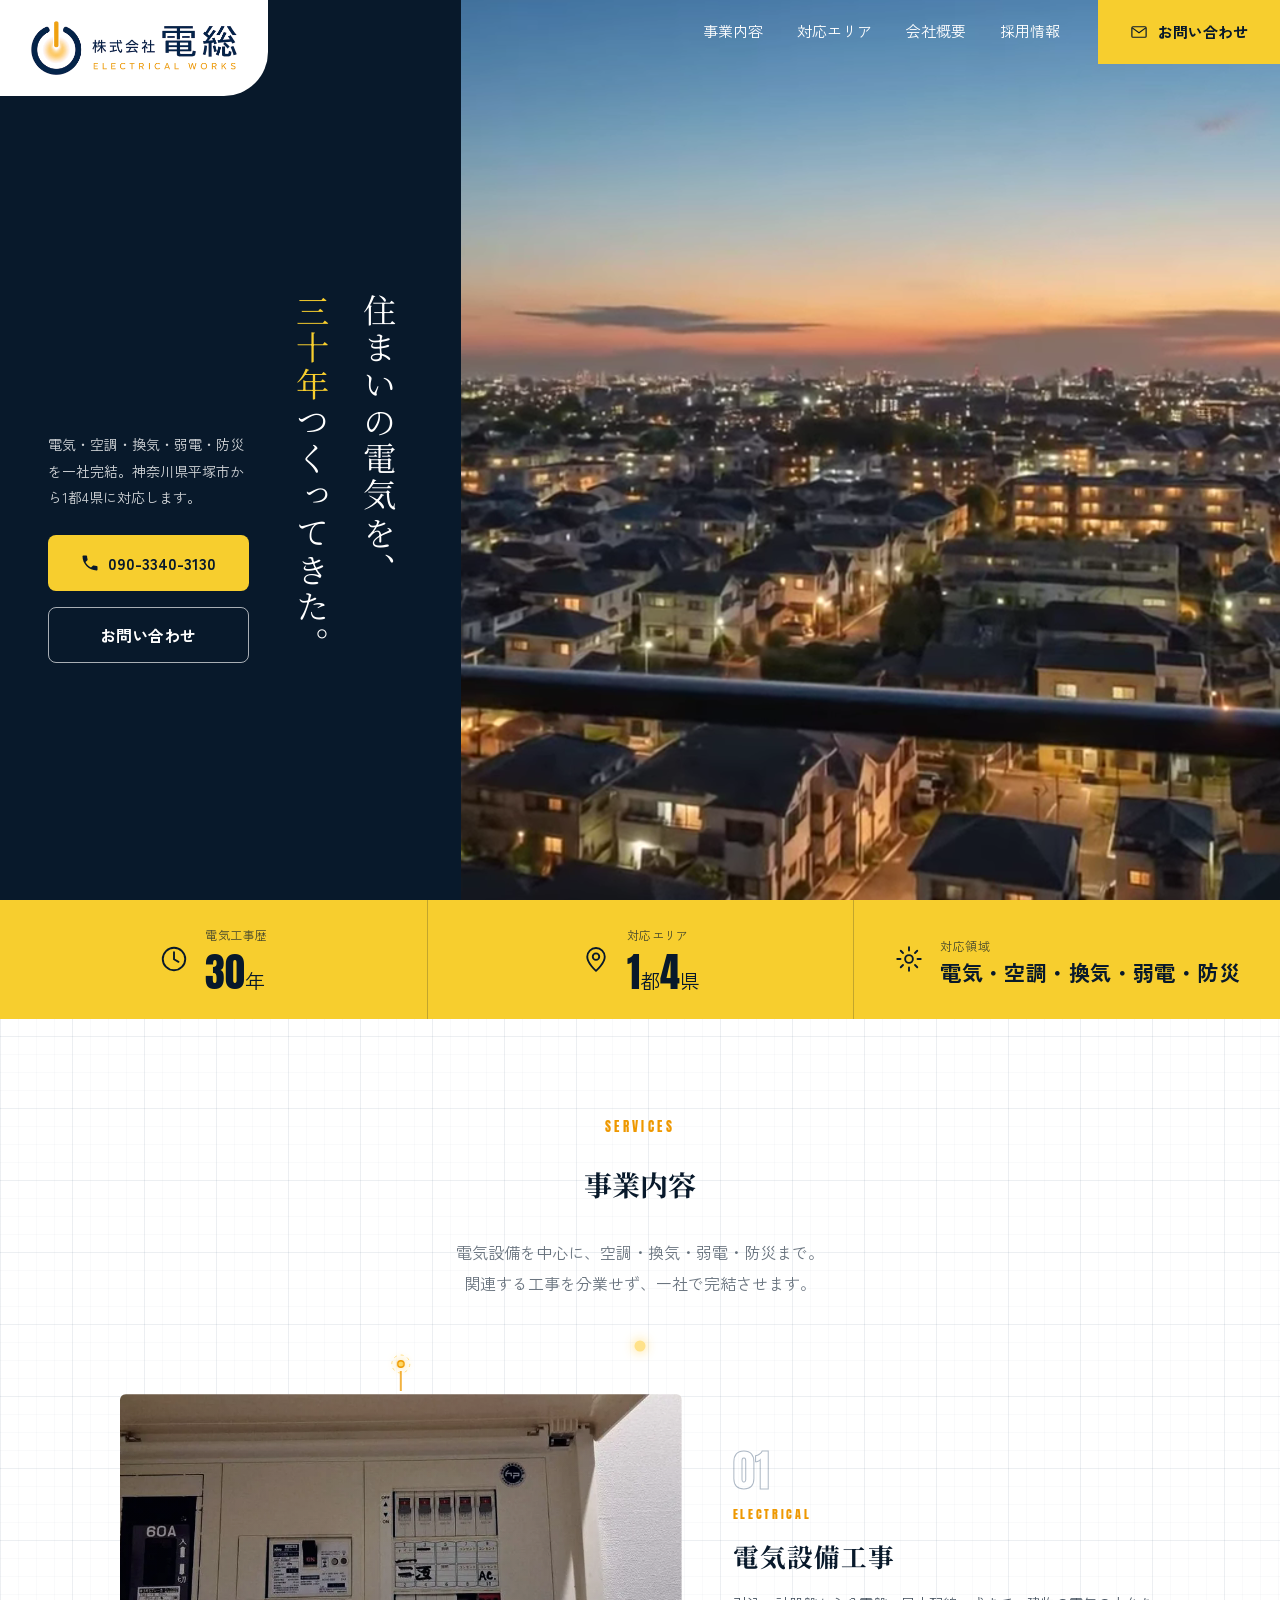
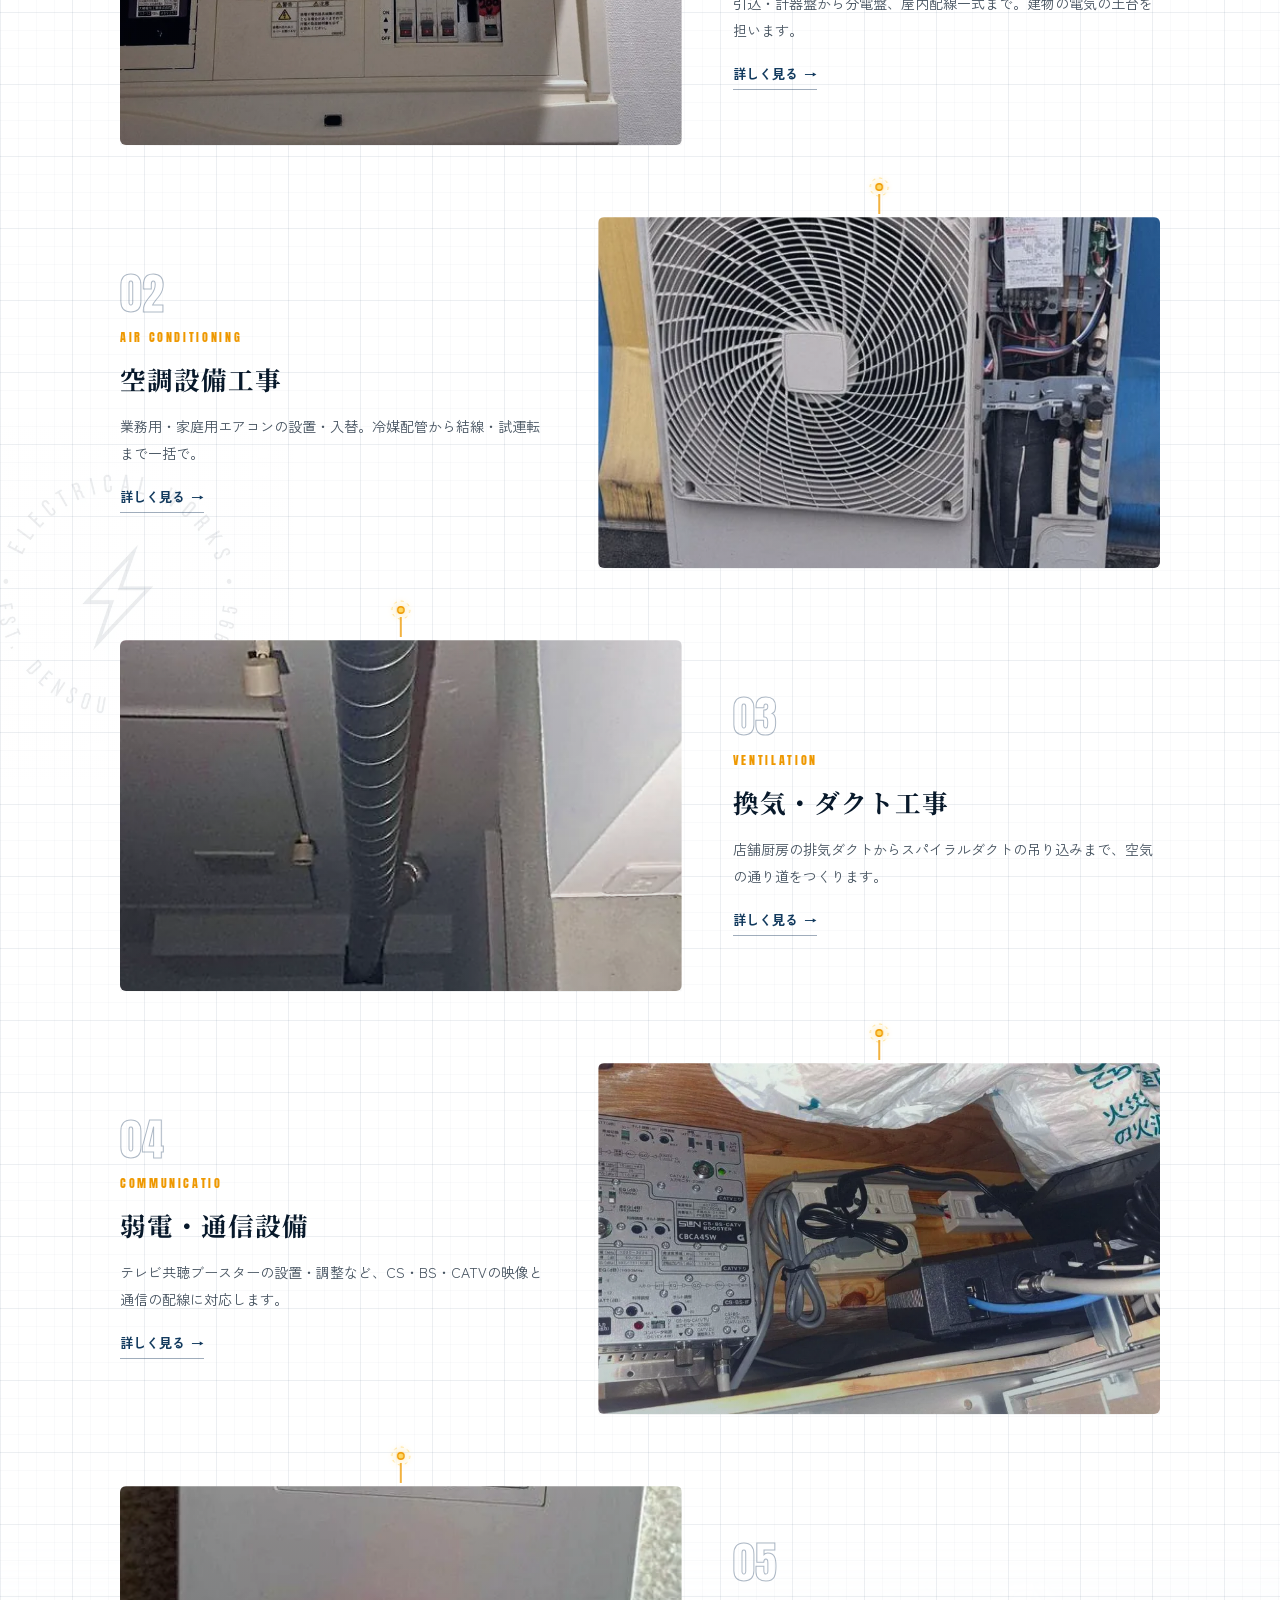
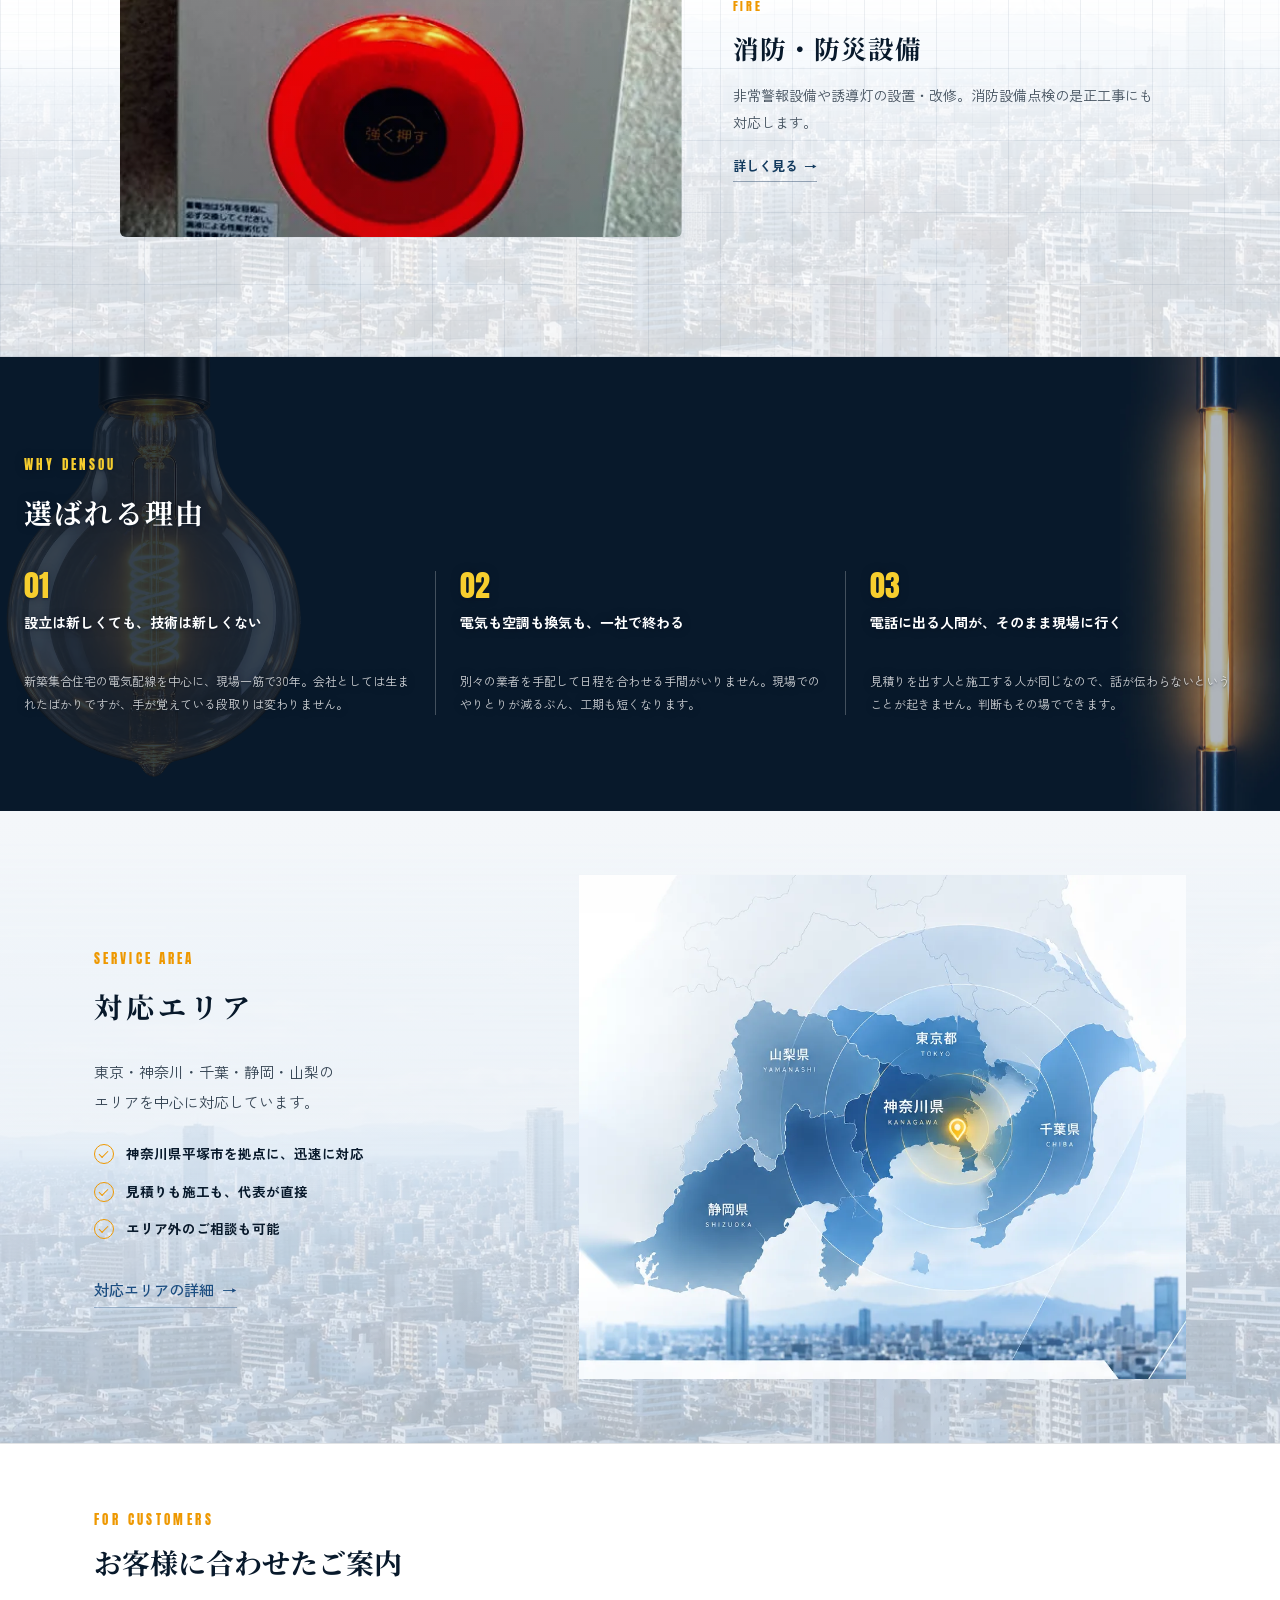
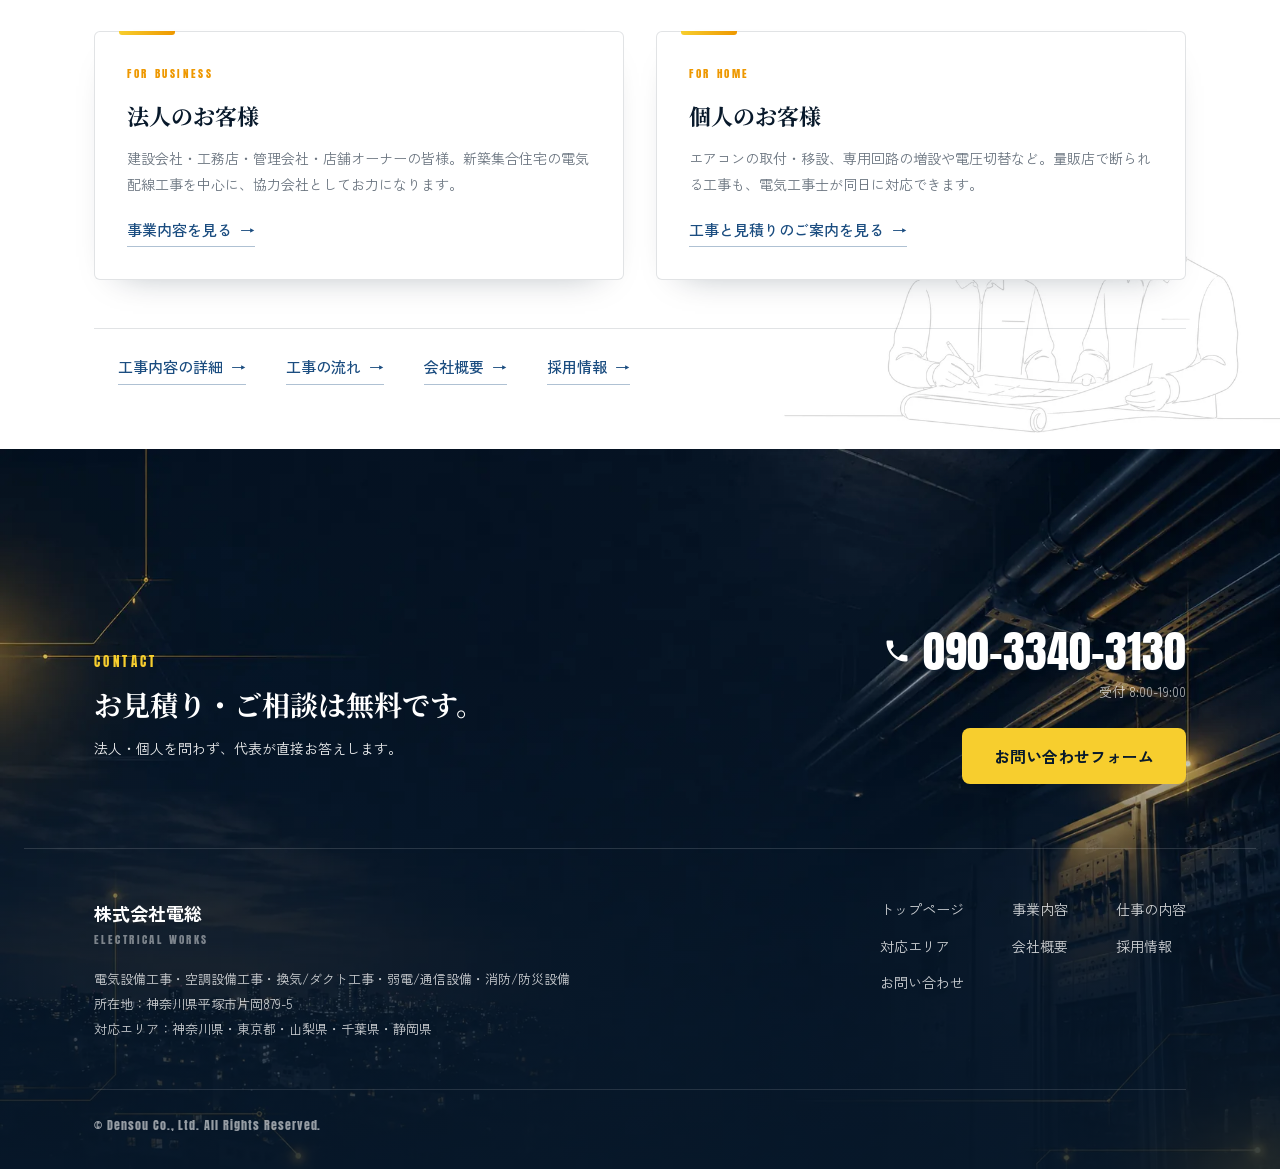
==== index.html @ 9c1a9a0d "仕事の内容・採用の本文カラムを中央化し、施工の流れを2カラムに 1000px以上で .article__body を中央寄せ（760px）にし、右側が 空きっぱなしになる問題を解消。施工の流れの8ステ" ====
<!DOCTYPE html>
<html lang="ja">
<head>
<meta charset="UTF-8">
<meta name="viewport" content="width=device-width, initial-scale=1">
<title>株式会社電総｜電気設備工事・空調設備工事（神奈川・東京・山梨・千葉・静岡）</title>
<meta name="description" content="電気工事歴30年の職人が直接対応。新築集合住宅の電気配線工事から業務用・家庭用エアコンの設置まで、電気・空調・換気・弱電・防災の5領域を一社完結で。対応エリアは神奈川県・東京都・山梨県・千葉県・静岡県。">
<link rel="canonical" href="https://dendojapan22.github.io/KabusikigaisyaDensou_Web/">
<meta property="og:type" content="website">
<meta property="og:site_name" content="株式会社電総">
<meta property="og:title" content="株式会社電総｜電気設備工事・空調設備工事（神奈川・東京・山梨・千葉・静岡）">
<meta property="og:description" content="電気工事歴30年の職人が直接対応。新築集合住宅の電気配線工事から業務用・家庭用エアコンの設置まで、電気・空調・換気・弱電・防災の5領域を一社完結で。対応エリアは神奈川県・東京都・山梨県・千葉県・静岡県。">
<meta property="og:url" content="https://dendojapan22.github.io/KabusikigaisyaDensou_Web/">
<meta property="og:image" content="https://dendojapan22.github.io/KabusikigaisyaDensou_Web/assets/img/og/top.jpg">
<meta property="og:image:width" content="1200">
<meta property="og:image:height" content="630">
<meta property="og:locale" content="ja_JP">
<meta name="twitter:card" content="summary_large_image">
<link rel="icon" type="image/png" href="assets/img/favicon.png">
<link rel="preconnect" href="https://fonts.googleapis.com">
<link rel="preconnect" href="https://fonts.gstatic.com" crossorigin>
<link href="https://fonts.googleapis.com/css2?family=Anton&family=Noto+Serif+JP:wght@400;500&family=Zen+Kaku+Gothic+New:wght@400;500;700&display=swap" rel="stylesheet">
<link rel="stylesheet" href="assets/css/style.css?v=43">
<script type="application/ld+json">
{
  "@context": "https://schema.org",
  "@type": "Electrician",
  "name": "株式会社電総",
  "alternateName": "DENSOU Co., Ltd.",
  "url": "https://dendojapan22.github.io/KabusikigaisyaDensou_Web/",
  "image": "https://dendojapan22.github.io/KabusikigaisyaDensou_Web/assets/img/og/top.jpg",
  "description": "電気工事歴30年の職人が直接対応。新築集合住宅の電気配線工事から業務用・家庭用エアコンの設置まで、電気・空調・換気・弱電・防災の5領域を一社完結で。",
  "address": {
    "@type": "PostalAddress",
    "streetAddress": "片岡879-5",
    "addressLocality": "平塚市",
    "addressRegion": "神奈川県",
    "addressCountry": "JP"
  },
  "areaServed": [
    {
      "@type": "AdministrativeArea",
      "name": "神奈川県"
    },
    {
      "@type": "AdministrativeArea",
      "name": "東京都"
    },
    {
      "@type": "AdministrativeArea",
      "name": "山梨県"
    },
    {
      "@type": "AdministrativeArea",
      "name": "千葉県"
    },
    {
      "@type": "AdministrativeArea",
      "name": "静岡県"
    }
  ],
  "telephone": "+81-90-3340-3130"
}
</script>

</head>
<body>

<header class="site-header site-header--top">
  <div class="plate">
    <a class="plate__logo" href="./"><picture><source srcset="assets/img/logo.webp" type="image/webp"><img src="assets/img/logo.png" alt="株式会社電総 ELECTRICAL WORKS" width="820" height="220" fetchpriority="high"></picture></a>
  </div>
  <a class="header-tel--compact" href="tel:09033403130" aria-label="電話をかける">
    <svg class="icon-tel" viewBox="0 0 24 24" aria-hidden="true"><path d="M6.6 10.8c1.4 2.8 3.8 5.1 6.6 6.6l2.2-2.2c.3-.3.7-.4 1-.2 1.2.4 2.4.6 3.6.6.6 0 1 .4 1 1V20c0 .6-.4 1-1 1C10.8 21 3 13.2 3 4c0-.6.4-1 1-1h3.5c.6 0 1 .4 1 1 0 1.3.2 2.5.6 3.6.1.3 0 .7-.2 1l-2.3 2.2z"/></svg>
  </a>
  <button class="menu-toggle" aria-expanded="false" aria-label="メニューを開く"><span></span><span></span><span></span></button>
  <div class="header-right">
    <div class="header-main">
      <nav class="global-nav" aria-label="グローバルナビゲーション">
        <ul>
          <li><a href="service/">事業内容</a></li>
          <li><a href="area/">対応エリア</a></li>
          <li><a href="company/">会社概要</a></li>
          <li><a href="recruit/">採用情報</a></li>
        </ul>
      </nav>
      <a class="btn-cta" href="contact/"><svg class="icon-mail" viewBox="0 0 24 24" aria-hidden="true"><rect x="2.5" y="5" width="19" height="14" rx="1.5"></rect><path d="m3 6.5 9 6.5 9-6.5"></path></svg>お問い合わせ</a>
    </div>
  </div>
</header>

<main>

<!-- ヒーロー：data-hero="photo"（A案）| "split"（B案）で切替。写真許可未確定のため初期値はB案 -->
<section class="hero" data-hero="split">
  <div class="hero__media">
    <!-- 夕暮れから夜へ、街に灯りがともっていくタイムラプス。
         ループさせず1回だけ再生し、灯りきった最後のコマで止める。
         JS無効・データ節約モード・prefers-reduced-motion ではポスター画像を出す -->
    <video class="hero__video" autoplay muted playsinline preload="auto"
           poster="assets/img/hero-poster.webp"
           aria-label="夕暮れから夜へ、灯りがともっていく住宅街のタイムラプス">
      <source src="assets/video/hero-dusk.webm" type="video/webm">
      <source src="assets/video/hero-dusk.mp4" type="video/mp4">
    </video>
    <picture class="hero__fallback" aria-hidden="true">
      <source srcset="assets/img/hero-poster.webp" type="image/webp">
      <img src="assets/img/hero-poster.jpg" alt="" width="1280" height="720" fetchpriority="high">
    </picture>
  </div>
  <div class="hero__panel">
    <div class="hero__body">
      <h1 class="hero__copy"><span class="hero__line">住まいの電気を、</span><span class="hero__line"><em class="hero__accent">三十年</em>つくってきた。</span></h1>
      <div class="hero__aside">
      <p class="hero__sub">電気・空調・換気・弱電・防災を一社完結。神奈川県平塚市から1都4県に対応します。</p>
      <div class="hero__cta">
        <a class="btn-primary" href="tel:09033403130"><svg class="icon-tel" viewBox="0 0 24 24" aria-hidden="true"><path d="M6.6 10.8c1.4 2.8 3.8 5.1 6.6 6.6l2.2-2.2c.3-.3.7-.4 1-.2 1.2.4 2.4.6 3.6.6.6 0 1 .4 1 1V20c0 .6-.4 1-1 1C10.8 21 3 13.2 3 4c0-.6.4-1 1-1h3.5c.6 0 1 .4 1 1 0 1.3.2 2.5.6 3.6.1.3 0 .7-.2 1l-2.3 2.2z"/></svg>090-3340-3130</a>
        <a class="btn-secondary btn-secondary--light" href="contact/">お問い合わせ</a>
      </div>
      </div>
    </div>
  </div>
</section>

<!-- 実績バッジ：ファーストビュー直下の独立セクション -->
<section class="trust" aria-label="信頼の根拠">
  <div class="trust__item">
    <svg class="trust__icon" viewBox="0 0 24 24" aria-hidden="true"><circle cx="12" cy="12" r="9"></circle><path d="M12 6.6v5.6l3.6 2.1"></path></svg>
    <span>
      <span class="trust__label">電気工事歴</span>
      <span class="trust__value"><strong>30</strong>年</span>
    </span>
  </div>
  <div class="trust__item">
    <svg class="trust__icon" viewBox="0 0 24 24" aria-hidden="true"><path d="M12 21.5S5 15.4 5 10.2A7 7 0 0 1 19 10.2c0 5.2-7 11.3-7 11.3Z"></path><circle cx="12" cy="10.1" r="2.6"></circle></svg>
    <span>
      <span class="trust__label">対応エリア</span>
      <span class="trust__value"><strong>1</strong>都<strong>4</strong>県</span>
    </span>
  </div>
  <div class="trust__item">
    <svg class="trust__icon" viewBox="0 0 24 24" aria-hidden="true"><circle cx="12" cy="12" r="3.1"></circle><path d="M12 2.6v2.6M12 18.8v2.6M21.4 12h-2.6M5.2 12H2.6M18.6 5.4 16.8 7.2M7.2 16.8l-1.8 1.8M18.6 18.6l-1.8-1.8M7.2 7.2 5.4 5.4"></path></svg>
    <span>
      <span class="trust__label">対応領域</span>
      <span class="trust__value trust__value--text">電気・空調・換気・弱電・防災</span>
    </span>
  </div>
</section>

<!-- 事業内容：白地の情報セクション -->
<section class="section service-sec" data-animate>
    <div class="wrap">
      <div class="section__head">
        <span class="section__label" aria-hidden="true">Services</span>
        <h2 class="section__title" data-echo>事業内容</h2>
        <p class="section__lead">電気設備を中心に、空調・換気・弱電・防災まで。<br>関連する工事を分業せず、一社で完結させます。</p>
      </div>
    </div>

    <!-- 蛇行する電線。経路と電子はスクロールに合わせて main.js が描く -->
    <div class="powerline wrap">
      <svg class="powerline__wire" aria-hidden="true"></svg>
      <a class="powerline__item" href="service/#denki">
        <span class="powerline__photo">
          <picture>
            <source srcset="assets/img/works/bunden.webp" type="image/webp">
            <img src="assets/img/works/bunden.jpg" alt="住戸用分電盤" width="800" height="500" loading="lazy">
          </picture>
        </span>
        <span class="powerline__meta">
          <span class="powerline__no" aria-hidden="true">01</span>
          <span class="powerline__label">ELECTRICAL</span>
          <span class="powerline__title">電気設備工事</span>
          <span class="powerline__desc">引込・計器盤から分電盤、屋内配線一式まで。建物の電気の土台を担います。</span>
          <span class="powerline__more">詳しく見る</span>
        </span>
      </a>
      <a class="powerline__item" href="service/#kucho">
        <span class="powerline__photo">
          <picture>
            <source srcset="assets/img/works/outdoor-unit.webp" type="image/webp">
            <img src="assets/img/works/outdoor-unit.jpg" alt="空調室外機" width="800" height="500" loading="lazy">
          </picture>
        </span>
        <span class="powerline__meta">
          <span class="powerline__no" aria-hidden="true">02</span>
          <span class="powerline__label">AIR CONDITIONING</span>
          <span class="powerline__title">空調設備工事</span>
          <span class="powerline__desc">業務用・家庭用エアコンの設置・入替。冷媒配管から結線・試運転まで一括で。</span>
          <span class="powerline__more">詳しく見る</span>
        </span>
      </a>
      <a class="powerline__item" href="service/#kanki">
        <span class="powerline__photo">
          <picture>
            <source srcset="assets/img/works/duct.webp" type="image/webp">
            <img src="assets/img/works/duct.jpg" alt="スパイラルダクト" width="800" height="500" loading="lazy">
          </picture>
        </span>
        <span class="powerline__meta">
          <span class="powerline__no" aria-hidden="true">03</span>
          <span class="powerline__label">VENTILATION</span>
          <span class="powerline__title">換気・ダクト工事</span>
          <span class="powerline__desc">店舗厨房の排気ダクトからスパイラルダクトの吊り込みまで、空気の通り道をつくります。</span>
          <span class="powerline__more">詳しく見る</span>
        </span>
      </a>
      <a class="powerline__item" href="service/#jakuden">
        <span class="powerline__photo">
          <picture>
            <source srcset="assets/img/works/catv-booster.webp" type="image/webp">
            <img src="assets/img/works/catv-booster.jpg" alt="CS・BS・CATVブースターの設置" width="800" height="500" loading="lazy">
          </picture>
        </span>
        <span class="powerline__meta">
          <span class="powerline__no" aria-hidden="true">04</span>
          <span class="powerline__label">COMMUNICATION</span>
          <span class="powerline__title">弱電・通信設備</span>
          <span class="powerline__desc">テレビ共聴ブースターの設置・調整など、CS・BS・CATVの映像と通信の配線に対応します。</span>
          <span class="powerline__more">詳しく見る</span>
        </span>
      </a>
      <a class="powerline__item" href="service/#bosai">
        <span class="powerline__photo">
          <picture>
            <source srcset="assets/img/works/alarm.webp" type="image/webp">
            <img src="assets/img/works/alarm.jpg" alt="非常警報設備" width="800" height="500" loading="lazy">
          </picture>
        </span>
        <span class="powerline__meta">
          <span class="powerline__no" aria-hidden="true">05</span>
          <span class="powerline__label">FIRE SAFETY</span>
          <span class="powerline__title">消防・防災設備</span>
          <span class="powerline__desc">非常警報設備や誘導灯の設置・改修。消防設備点検の是正工事にも対応します。</span>
          <span class="powerline__more">詳しく見る</span>
        </span>
      </a>
    </div>
  </section>

  <!-- 選ばれる理由 ＋ 灯りがつくまでの裏側（ひと続きの帯） -->
  <section class="insight" data-animate>
    <!-- 背景の電球：暗めに沈めて敷き、輪郭をなぞる光は main.js が挿入 -->
    <div class="bulbfig" aria-hidden="true">
      <picture>
        <source srcset="assets/img/denkyuu1-view.webp" type="image/webp">
        <img class="bulbfig__img" src="assets/img/denkyuu1-view.png"
             alt="" width="733" height="1100" loading="lazy">
      </picture>
    </div>
    <!-- 右端の管ランプ：紺の面に溶かす縦の光 -->
    <div class="tubefig" aria-hidden="true">
      <picture>
        <source srcset="assets/img/tube-lamp.webp" type="image/webp">
        <img src="assets/img/tube-lamp.jpg" alt="" width="560" height="1536" loading="lazy">
      </picture>
    </div>
    <div class="insight__inner">

      <div class="insight__reasons">
        <span class="section__label" aria-hidden="true">Why Densou</span>
        <h2 class="insight__heading">選ばれる理由</h2>
        <ol class="reasons">
          <li class="reason">
            <span class="reason__n u-num">01</span>
            <h3 class="reason__title">設立は新しくても、技術は新しくない</h3>
            <p class="reason__text">新築集合住宅の電気配線を中心に、現場一筋で30年。会社としては生まれたばかりですが、手が覚えている段取りは変わりません。</p>
          </li>
          <li class="reason">
            <span class="reason__n u-num">02</span>
            <h3 class="reason__title">電気も空調も換気も、一社で終わる</h3>
            <p class="reason__text">別々の業者を手配して日程を合わせる手間がいりません。現場でのやりとりが減るぶん、工期も短くなります。</p>
          </li>
          <li class="reason">
            <span class="reason__n u-num">03</span>
            <h3 class="reason__title">電話に出る人間が、そのまま現場に行く</h3>
            <p class="reason__text">見積りを出す人と施工する人が同じなので、話が伝わらないということが起きません。判断もその場でできます。</p>
          </li>
        </ol>
      </div>

    </div>
  </section>


<!-- 対応エリア：支給デザイン（taiouerea.png）準拠。地図＋下部に薄い街並み -->
<section class="area2" data-animate>
  <div class="wrap area2__inner">
    <div class="area2__copy">
      <span class="section__label area2__label" aria-hidden="true">Service Area</span>
      <h2 class="area2__title" data-echo>対応エリア</h2>
      <p class="area2__lead">東京・神奈川・千葉・静岡・山梨の<br>エリアを中心に対応しています。</p>
      <ul class="area2__checks">
        <li>神奈川県平塚市を拠点に、迅速に対応</li>
        <li>見積りも施工も、代表が直接</li>
        <li>エリア外のご相談も可能</li>
      </ul>
      <a class="text-link" href="area/">対応エリアの詳細</a>
    </div>
    <figure class="area2__map">
      <picture>
        <source srcset="assets/img/area-map2.webp" type="image/webp">
        <img src="assets/img/area-map2.jpg" alt="対応エリアの地図。拠点の神奈川県を中心に黄色の同心円が広がり、東京・山梨・千葉・静岡が並ぶ" width="1036" height="860" loading="lazy">
      </picture>
    </figure>
  </div>
</section>

<!-- 法人 / 個人の分岐（前の白セクションとは罫線で区切る） -->
<section class="section section--tight section--rule guide-sec">
  <div class="wrap">
    <div class="section__head">
      <span class="section__label" aria-hidden="true">For Customers</span>
      <h2 class="section__title">お客様に合わせたご案内</h2>
    </div>
    <div class="split-cards" data-stagger>
      <div class="split-card">
        <span class="split-card__rule" aria-hidden="true" data-en="FOR BUSINESS"></span>
        <h3 class="split-card__title" data-echo>法人のお客様</h3>
        <p class="split-card__text">建設会社・工務店・管理会社・店舗オーナーの皆様。新築集合住宅の電気配線工事を中心に、協力会社としてお力になります。</p>
        <a class="text-link" href="service/">事業内容を見る</a>
      </div>
      <div class="split-card">
        <span class="split-card__rule" aria-hidden="true" data-en="FOR HOME"></span>
        <h3 class="split-card__title" data-echo>個人のお客様</h3>
        <p class="split-card__text">エアコンの取付・移設、専用回路の増設や電圧切替など。量販店で断られる工事も、電気工事士が同日に対応できます。</p>
        <a class="text-link" href="service/#kojin">工事と見積りのご案内を見る</a>
      </div>
    </div>
    <nav class="sub-links" aria-label="その他のご案内">
      <a class="text-link" href="service/">工事内容の詳細</a>
      <a class="text-link" href="service/work/">工事の流れ</a>
      <a class="text-link" href="company/">会社概要</a>
      <a class="text-link" href="recruit/">採用情報</a>
    </nav>
  </div>
</section>



<!-- お問い合わせCTA -->
</main>

<div class="endzone">
  <section class="cta-block" data-animate>
    <div class="wrap cta-block__inner">
      <div>
        <span class="section__label" aria-hidden="true">Contact</span>
        <h2 class="cta-block__title" data-echo>お見積り・ご相談は無料です。</h2>
        <p class="cta-block__note">法人・個人を問わず、代表が直接お答えします。</p>
      </div>
      <div class="cta-block__contact">
        <a class="cta-block__tel" href="tel:09033403130"><svg class="icon-tel" viewBox="0 0 24 24" aria-hidden="true"><path d="M6.6 10.8c1.4 2.8 3.8 5.1 6.6 6.6l2.2-2.2c.3-.3.7-.4 1-.2 1.2.4 2.4.6 3.6.6.6 0 1 .4 1 1V20c0 .6-.4 1-1 1C10.8 21 3 13.2 3 4c0-.6.4-1 1-1h3.5c.6 0 1 .4 1 1 0 1.3.2 2.5.6 3.6.1.3 0 .7-.2 1l-2.3 2.2z"/></svg>090-3340-3130</a>
        <p class="cta-block__hours">受付 8:00-19:00</p>
        <a class="btn-primary" href="contact/">お問い合わせフォーム</a>
      </div>
    </div>
  </section>
  <footer class="site-footer">
    <div class="wrap site-footer__inner">
      <div>
        <p class="site-footer__name">株式会社電総</p>
        <p class="site-footer__en">ELECTRICAL WORKS</p>
        <p class="site-footer__meta">電気設備工事・空調設備工事・換気/ダクト工事・弱電/通信設備・消防/防災設備<br>所在地：神奈川県平塚市片岡879-5<br>対応エリア：神奈川県・東京都・山梨県・千葉県・静岡県</p>
      </div>
      <nav aria-label="フッターナビゲーション">
        <ul>
          <li><a href="./">トップページ</a></li>
          <li><a href="service/">事業内容</a></li>
          <li><a href="service/work/">仕事の内容</a></li>
          <li><a href="area/">対応エリア</a></li>
          <li><a href="company/">会社概要</a></li>
          <li><a href="recruit/">採用情報</a></li>
          <li><a href="contact/">お問い合わせ</a></li>
        </ul>
      </nav>
    </div>
    <div class="wrap"><p class="site-footer__copy">&copy; Densou Co., Ltd. All Rights Reserved.</p></div>
  </footer>
</div>

<div class="mobile-bar">
  <a class="mobile-bar__tel" href="tel:09033403130"><svg class="icon-tel" viewBox="0 0 24 24" aria-hidden="true" width="18" height="18" fill="currentColor"><path d="M6.6 10.8c1.4 2.8 3.8 5.1 6.6 6.6l2.2-2.2c.3-.3.7-.4 1-.2 1.2.4 2.4.6 3.6.6.6 0 1 .4 1 1V20c0 .6-.4 1-1 1C10.8 21 3 13.2 3 4c0-.6.4-1 1-1h3.5c.6 0 1 .4 1 1 0 1.3.2 2.5.6 3.6.1.3 0 .7-.2 1l-2.3 2.2z"/></svg>電話する</a>
  <a class="mobile-bar__contact" href="contact/">お問い合わせ</a>
</div>

<script src="assets/js/main.js?v=12" defer></script>
</body>
</html>
---- assets/css/style.css ----
/* =========================================================
   株式会社電総 コーポレートサイト
   design.md v2 準拠
   ========================================================= */

:root {
  /* =======================================================
     イメージカラー：黄 / 濃紺 / 白 の3色
     黄 = 面（塗り・ハイライト・太い線）
     紺 = 文字と構造
     白 = 地
     ※ヒーローの導線だけは従来の銅色を維持（色を直接指定）
     ======================================================= */
  --yellow:      #F7CE2E;  /* 主役の黄。塗り・ハイライトに使う */
  --yellow-deep: #EE9800;  /* ロゴ由来のアンバー。細い線・小さな印に */

  --navy-900: #08192B;  /* 最濃面・フッター */
  --navy-700: #123A5E;  /* 見出し・副次面 */
  --blue-500: #1B4D80;  /* リンク（紺の系統） */
  --copper:   var(--yellow-deep);  /* 旧アクセント名。実体はアンバー */
  --mist:     #E8EDF2;  /* 明るいセクション背景・採用ページ地色 */
  --paper:    #FFFFFF;

  --ink:    #08192B;
  --ink-60: rgba(8,25,43,.60);
  --ink-40: rgba(8,25,43,.40);
  --rule:   rgba(8,25,43,.12);  /* 表組みの罫 */

  /* 書体：実務トーンに統一。見出しも明朝ではなくゴシック */
  --font-display: "Noto Serif JP", "游明朝", serif;
  --font-body:    "Zen Kaku Gothic New", "Noto Sans JP", sans-serif;
  --font-util:    "Anton", "Zen Kaku Gothic New", sans-serif;

  /* 余白 ─ 8の倍数 */
  --s-1: 8px;  --s-2: 16px; --s-3: 24px; --s-4: 32px;
  --s-5: 48px; --s-6: 64px; --s-7: 96px; --s-8: 128px;

  --radius-pill: 999px;
  --radius-plate: 44px;
  --ease: cubic-bezier(.4, 0, .2, 1);

  --wrap: 1140px;  /* 本文コンテナ最大幅 */
}

/* ---------- reset ---------- */
*, *::before, *::after { box-sizing: border-box; }
html { -webkit-text-size-adjust: 100%; }
body {
  margin: 0;
  font-family: var(--font-body);
  font-size: 16px;
  line-height: 1.9;
  color: var(--ink);
  background: var(--paper);
}
h1, h2, h3, h4, p, ul, ol, dl, dd, figure { margin: 0; }
ul, ol { padding: 0; list-style: none; }
img { max-width: 100%; height: auto; display: block; }
a { color: var(--blue-500); text-decoration: none; }
button { font: inherit; cursor: pointer; background: none; border: 0; color: inherit; }
table { border-collapse: collapse; width: 100%; }

:focus-visible {
  outline: 2px solid var(--navy-900);
  outline-offset: 2px;
  box-shadow: 0 0 0 5px var(--yellow);
  border-radius: 2px;
}

.wrap { max-width: var(--wrap); margin-inline: auto; padding-inline: var(--s-3); }
.u-num { font-family: var(--font-util); }

.visually-hidden {
  position: absolute; width: 1px; height: 1px;
  clip-path: inset(50%); overflow: hidden; white-space: nowrap;
}

/* =========================================================
   4-1. ヘッダー
   ========================================================= */
.site-header {
  position: relative;
  height: 108px;
  z-index: 100;
}
/* トップページ：写真の上に透過で重なる */
.site-header--top {
  position: absolute;
  inset-inline: 0;
  top: 0;
  height: 0; /* 高さはプレート・右ブロックの absolute で決まる */
}
/* 下層ページ：白地・sticky */
.site-header--sub {
  position: sticky;
  top: 0;
  height: 88px;
  background: var(--paper);
  border-bottom: 1px solid var(--rule);
}

/* 白いプレート（切り欠き） */
.plate__logo { display: block; }
.plate__logo img { width: 100%; height: auto; display: block; }

.plate {
  position: absolute;
  top: 0; left: 0;
  width: 268px;
  height: 96px;
  padding: 20px 30px;
  background: var(--paper);
  border-radius: 0 0 var(--radius-plate) 0; /* 右下のみ。影は付けない */
  display: flex;
  flex-direction: column;
  justify-content: center;
  gap: 2px;
  z-index: 2;
}
.plate__name {
  display: flex;
  align-items: center;
  gap: 10px;
  color: var(--ink);
  font-size: 19px;
  font-weight: 700;
  line-height: 1.3;
  letter-spacing: .04em;
}
.plate__mark {
  flex: none;
  width: 14px; height: 14px;
  background: var(--navy-900);
  border-bottom: 2px solid var(--copper);
}
.plate__en {
  font-family: var(--font-util);
  font-size: 11px;
  letter-spacing: .22em;
  color: var(--ink-40);
}

/* 右側ブロック：ナビ＋CTA の一段組み。CTAは右上角にぴったり付ける */
.header-right {
  position: absolute;
  top: 0;
  right: 0;
  height: 64px;
  display: flex;
  align-items: stretch;
}
.site-header--sub .header-right { height: 88px; }
/* 下層は白地なので、プレートは切り欠きをやめて高さだけ合わせる */
.site-header--sub .plate {
  height: 88px;
  border-radius: 0;
  background: transparent;
}

.header-main {
  display: flex;
  align-items: stretch;
  gap: 38px;
  padding-left: var(--s-4);
}
.header-main > .global-nav { display: flex; align-items: center; }
.global-nav ul {
  display: flex;
  align-items: center;
  gap: 34px;
}
.global-nav > ul > li { position: relative; }
.global-nav a {
  font-size: 15px;
  color: var(--ink);
  display: inline-flex;
  align-items: center;
  gap: 6px;
  padding-block: 6px;
  border-bottom: 1px solid transparent;
}
.site-header--top .global-nav a { color: #fff; }
.global-nav a:hover { border-bottom-color: var(--copper); }
.global-nav .chev {
  width: 8px; height: 8px;
  stroke: currentColor;
  stroke-width: 1.5;
  fill: none;
}
/* ドロップダウン */
.global-nav .dropdown {
  position: absolute;
  top: 100%;
  left: 50%;
  translate: -50% 0;
  padding-top: 10px;
  opacity: 0;
  visibility: hidden;
  transition: opacity .18s var(--ease);
}
.global-nav li:hover > .dropdown,
.global-nav li:focus-within > .dropdown {
  opacity: 1;
  visibility: visible;
}
.dropdown__inner {
  background: var(--paper);
  border: 1px solid var(--rule);
  padding: 8px 0;
  min-width: 180px;
}
.dropdown__inner a {
  display: block;
  padding: 8px 20px;
  font-size: 14px;
  color: var(--ink);
  border-bottom: 0;
  white-space: nowrap;
}
.dropdown__inner a:hover { color: var(--blue-500); }

.icon-tel {
  width: 16px; height: 16px;
  fill: currentColor;
}

/* CTA ─ 黄の面＋紺の文字。角は落とさず、ヘッダー右上に貼り付く */
.btn-cta {
  display: inline-flex;
  align-items: center;
  gap: 10px;
  padding: 0 32px;
  border-radius: 0;
  background: var(--yellow);
  color: var(--navy-900);
  font-size: 15px;
  font-weight: 700;
}
.btn-cta .icon-mail { width: 18px; height: 18px; fill: none; stroke: currentColor; stroke-width: 1.6; }
/* ホバー挙動を Primary と共通化 */
.btn-cta:hover { filter: brightness(1.05); }

/* ハンバーガー（<900pxで表示） */
.menu-toggle {
  display: none;
  position: absolute;
  top: 24px;
  right: 16px;
  width: 44px;
  height: 44px;
  z-index: 3;
  flex-direction: column;
  align-items: center;
  justify-content: center;
  gap: 7px;
}
.menu-toggle span {
  display: block;
  width: 22px; height: 1.5px;
  background: var(--ink);
  transition: transform .2s var(--ease), opacity .2s var(--ease);
}
.site-header--top .menu-toggle span { background: #fff; }
.menu-toggle[aria-expanded="true"] span:nth-child(1) { transform: translateY(8.5px) rotate(45deg); background: var(--ink); }
.menu-toggle[aria-expanded="true"] span:nth-child(2) { opacity: 0; }
.menu-toggle[aria-expanded="true"] span:nth-child(3) { transform: translateY(-8.5px) rotate(-45deg); background: var(--ink); }

.header-tel--compact { display: none; }

/* =========================================================
   4-2. 証拠バー（trust bar）
   ========================================================= */
/* 黄のベタ帯。数字は常にここで見える */
.trust {
  display: grid;
  grid-auto-flow: column;
  grid-auto-columns: 1fr;
  background: var(--yellow);
  color: var(--navy-900);
}
.trust__item {
  display: flex;
  align-items: center;
  justify-content: center;
  gap: 16px;
  padding: var(--s-3) var(--s-2);
  border-left: 1px solid rgba(8,25,43,.22);
}
.trust__item:first-child { border-left: 0; }
.trust__icon {
  flex: none;
  width: 30px; height: 30px;
  fill: none;
  stroke: var(--navy-900);
  stroke-width: 1.5;
  stroke-linecap: round;
  stroke-linejoin: round;
}
.trust__label {
  display: block;
  font-size: 12px;
  color: rgba(8,25,43,.72);
  margin-bottom: 2px;
  letter-spacing: .04em;
}
.trust__value {
  display: block;
  font-family: var(--font-util);
  font-size: 20px;
  line-height: 1.15;
  color: var(--navy-900);
  letter-spacing: .02em;
  white-space: nowrap;
}
.trust__value strong {
  font-weight: 400;
  font-size: 40px;
  letter-spacing: 0;
}
/* 数字を持たない項目（対応領域）は和文なので本文書体に戻す */
.trust__value--text {
  font-family: var(--font-body);
  font-size: 21px;
  font-weight: 700;
  letter-spacing: .02em;
}
/* ヒーロー下端に重なる版：左上だけ大きく丸め、右は画面外へ抜く */
.trust--hero {
  position: absolute;
  bottom: 0;
  left: var(--s-4);
  right: 0;
  border-radius: 26px 0 0 0;
  z-index: 2;
}
/* 下層ページ（フッター直上） */
.trust--light { border-block: 1px solid rgba(8,25,43,.14); }

/* =========================================================
   5. トップページ ヒーロー
   ========================================================= */
.hero {
  position: relative;
  min-height: min(100svh, 900px);
  overflow: hidden;
}
.hero__media { position: absolute; inset: 0; }
.hero__media img {
  width: 100%; height: 100%;
  object-fit: cover;
}

/* --- 夕暮れ→夜のタイムラプス動画。継ぎ目なくループする --- */
.hero__video,
.hero__fallback img {
  position: absolute;
  inset: 0;
  width: 100%; height: 100%;
  object-fit: cover;
  object-position: 50% 62%;
}
.hero__video { z-index: 1; }
/* 動画の下に敷く静止画。読み込み中の空白と、動画が使えない環境を埋める */
.hero__fallback { position: absolute; inset: 0; }

/* 動きを抑える設定では動画を止め、静止画だけを見せる */
@media (prefers-reduced-motion: reduce) {
  .hero__video { display: none; }
}

/* --- A案：人物写真 --- */
.hero[data-hero="photo"] .hero__media img { object-position: 70% 50%; }
.hero[data-hero="photo"] .hero__media::after {
  content: "";
  position: absolute; inset: 0;
  background: linear-gradient(100deg,
    rgba(8,25,43,.66) 0%, rgba(8,25,43,.36) 38%, rgba(8,25,43,.06) 68%);
}
.hero[data-hero="photo"] .hero__body {
  position: absolute;
  left: 11%;
  top: 24%;
  z-index: 1;
}

/* --- B案：分割型（初期値） --- */
.hero[data-hero="split"] {
  display: grid;
  grid-template-columns: 36% 64%;
}
.hero[data-hero="split"] .hero__media {
  position: relative;
  grid-column: 2;
  grid-row: 1;
  inset: auto;
  min-height: 100%;
}
.hero[data-hero="split"] .hero__media img,
.hero[data-hero="split"] .hero__video { object-position: 50% 62%; } /* 街の灯りを画角に残す */
.hero[data-hero="split"] .hero__panel {
  grid-column: 1;
  grid-row: 1;
  background: var(--navy-900);
  position: relative;
  display: flex;
  align-items: center;
  /* 上は左上ロゴプレートの逃げ */
  padding: 120px 48px 64px;
}
.hero[data-hero="split"] .hero__body {
  position: relative;
  /* 縦書きコピー（右）＋ 補足とCTAの列（左・下寄せ） */
  display: flex;
  flex-direction: row-reverse;
  align-items: stretch;
  gap: clamp(16px, 2.4vw, 40px);
}

/* --- キャッチ（縦組み）＋補足＋CTA --- */
.hero__copy {
  writing-mode: vertical-rl;   /* 右→左に列が進む */
  text-orientation: mixed;
  font-family: var(--font-display);
  font-weight: 400;
  /* 幅と高さの両方に追従して縮む。要素の重なりを構造的に防ぐ */
  font-size: clamp(24px, min(2.6vw, 5.2svh), 42px);
  letter-spacing: .12em;
  line-height: 2.0;            /* 縦組みでは列の間隔 */
  color: #fff;
}
.hero__copy .hero__line { display: block; }
/* 「三十年」だけ黄。ここが一番言いたいところ */
.hero__accent { color: var(--yellow); font-style: normal; }
.hero__aside {
  display: flex;
  flex-direction: column;
  justify-content: flex-end;
  min-width: 0;
}
.hero__sub {
  font-size: 14px;
  line-height: 1.9;
  color: rgba(255,255,255,.82);
}
.hero__cta {
  margin-top: 24px;
  display: flex;
  flex-direction: column;      /* 縦書きの隣で細い列に収める */
  align-items: stretch;
  gap: 16px;
}
.hero__copy .hero__line {
  opacity: 0;
  animation: heroFade 700ms var(--ease) forwards;
}
.hero__copy .hero__line:nth-child(1) { animation-delay: 200ms; }
.hero__copy .hero__line:nth-child(2) { animation-delay: 420ms; }
@keyframes heroFade { to { opacity: 1; } }

@media (prefers-reduced-motion: reduce) {
  .hero__copy .hero__line { opacity: 1; animation: none; }
}

/* =========================================================
   CTA共通コンポーネント（3種のみ）
   Primary   = 黄ベタ＋濃紺文字。1画面に1つ。最終アクション用
   Secondary = 枠線ボタン。ページ遷移用（--light は紺地用）
   Text link = 下線＋矢印。補足リンク用（.text-link）
   ========================================================= */
.btn-primary,
.btn-secondary {
  display: inline-flex;
  align-items: center;
  justify-content: center;
  gap: 8px;
  min-height: 56px;
  padding: 8px 32px;
  border-radius: 8px;
  font-family: var(--font-body);
  font-size: 16px;
  font-weight: 700;
  line-height: 1.4;
  transition: background .2s var(--ease), color .2s var(--ease), filter .2s var(--ease);
}
.btn-primary {
  background: var(--yellow);
  color: var(--navy-900);
}
.btn-primary:hover { filter: brightness(1.05); }
.btn-primary .icon-tel { width: 20px; height: 20px; fill: currentColor; }
.btn-secondary {
  border: 1.5px solid rgba(8,25,43,.55);
  color: var(--navy-900);
  background: transparent;
}
.btn-secondary:hover { background: rgba(8,25,43,.06); }
.btn-secondary--light {
  border-color: rgba(255,255,255,.65);
  color: #fff;
}
.btn-secondary--light:hover { background: rgba(255,255,255,.1); }

/* =========================================================
   セクション共通（トップページ）
   ========================================================= */
.section { padding-block: var(--s-7); }
.section--mist { background: var(--mist); }
/* 同色セクションが連続するときの区切り罫 */
.section--rule { border-top: 1px solid var(--rule); }
/* 下層ページへの集約リンク（TOPは各テーマをリンク1本で受ける） */
.sub-links {
  max-width: var(--wrap);
  margin: 48px auto 0;
  padding: 24px var(--s-3) 0;
  border-top: 1px solid var(--rule);
  display: flex;
  flex-wrap: wrap;
  gap: 16px 40px;
}
.section__head {
  margin-bottom: var(--s-5);
  display: flex;
  flex-direction: column;
  align-items: flex-start;
}
/* 英字小見出し（全セクション共通フォーマット）：黄文字・広レタースペース */
.section__label {
  display: block;
  font-family: var(--font-util);
  font-size: 13px;
  letter-spacing: .26em;
  color: var(--yellow-deep);   /* 白地では濃い黄 */
  text-transform: uppercase;
  margin-bottom: 8px;
  font-weight: 400;
}
/* 紺地では明るい黄 */
.insight .section__label,
.cta-block .section__label,
.recruit-banner .section__label { color: var(--yellow); }
.section__title {
  font-family: var(--font-display);
  font-weight: 700;
  font-size: 28px;
  line-height: 1.5;
}
.section__lead { margin-top: var(--s-2); color: var(--ink-60); max-width: 720px; }

/* Text link（共通コンポーネント）：下線＋矢印。補足リンク用 */
.text-link {
  display: inline-flex;
  align-items: center;
  gap: 8px;
  color: var(--blue-500);
  font-size: 15px;
  font-weight: 500;
  border-bottom: 1px solid rgba(27,77,128,.35);
  padding-bottom: 2px;
  transition: border-color .2s var(--ease);
}
.text-link::after {
  content: "→";
  font-family: var(--font-body);
  transition: translate .2s var(--ease);
}
.text-link:hover { border-bottom-color: currentColor; }
.text-link:hover::after { translate: 4px 0; }

/* カードグリッド（T-A 共通） */
.card-grid {
  display: grid;
  grid-template-columns: repeat(3, 1fr);
  gap: var(--s-4);
}
.card {
  background: var(--paper);
  border: 1px solid var(--rule);
  border-radius: 4px;
  padding: var(--s-4);
  transition: border-color .2s var(--ease);
}
.card:hover { border-color: var(--copper); }
.card__rule {
  display: block;
  width: 32px; height: 3px;
  background: var(--yellow);
  margin-bottom: var(--s-2);
}
.card__title {
  font-size: 18px;
  font-weight: 700;
  margin-bottom: var(--s-1);
}
.card__text { font-size: 14px; color: var(--ink-60); }
.card__list { margin-top: var(--s-2); font-size: 14px; color: var(--ink-60); }
.card__list li {
  padding-left: 14px;
  position: relative;
}
.card__list li::before {
  content: "";
  position: absolute;
  left: 0; top: .85em;
  width: 6px; height: 1px;
  background: var(--copper);
}
a.card { display: block; color: inherit; }

/* =========================================================
   見出しのエコー（残像）演出
   本体（solid）と残像（echo）を重ね、左→右に現れる。
   残像は銅色で少し遅れて追いかけ、最後にわずかなズレを残して止まる
   ========================================================= */
.is-echo-host {
  position: relative;
  z-index: 0;
  display: inline-block;
}
.echo-solid {
  display: block;
  position: relative;
  z-index: 1;
}
/* 残像は全廃（二重写しはチープに見えるため）。
   代わりに、にじみからピントが合うように結像させる＝灯りがゆっくり点くイメージ */
.echo-echo { display: none; }
.js [data-animate] .echo-solid {
  opacity: 0;
  translate: 0 .3em;
  filter: blur(7px);
  transition:
    opacity .85s var(--ease) calc(.1s + var(--echo-delay, 0ms)),
    translate .85s var(--ease) calc(.1s + var(--echo-delay, 0ms)),
    filter .95s var(--ease) calc(.1s + var(--echo-delay, 0ms));
}
.js [data-animate].is-inview .echo-solid {
  opacity: 1;
  translate: 0 0;
  filter: blur(0);
}

/* ---------- 汎用：下からフェードイン（順送り） ---------- */
.js [data-animate] .reveal {
  opacity: 0;
  translate: 0 24px;
  transition:
    opacity .6s var(--ease),
    translate .6s var(--ease),
    border-color .25s var(--ease),
    transform .3s var(--ease);
  transition-delay: calc(var(--i, 0) * 90ms), calc(var(--i, 0) * 90ms), 0ms, 0ms;
}
.js [data-animate].is-inview .reveal {
  opacity: 1;
  translate: 0 0;
}

@media (prefers-reduced-motion: reduce) {
  .js [data-animate] .echo-solid {
    transition: none;
    opacity: 1;
    translate: 0 0;
    filter: none;
  }
  .js [data-animate] .reveal {
    opacity: 1;
    translate: 0 0;
    transition: none;
  }
}

/* =========================================================
   事業内容セクション（トップ）─ ベントレイアウト＋通電モチーフ
   ========================================================= */

/* =========================================================
   ナイトゾーン：事業内容〜対応エリアを包む、濃紺のひと続きの面
   上端は中央が持ち上がる緩やかな弧。その頂点に見出しが乗る
   ========================================================= */
/* 旧 .nightzone（紺の一枚面）は廃止。背景ルール：紺=情緒 / 白=情報 */
.service-sec { position: relative; }





/* 選ばれる理由＝紺のブランド帯。帯の中の文字色はここで持つ */
.insight .section__title,
.insight .insight__heading,
.insight .reason__title { color: #fff; }
.insight .section__lead,
.insight .reason__text { color: rgba(255,255,255,.78); }
.insight .reason__n { color: var(--yellow); }
.insight .reason { border-left-color: rgba(255,255,255,.24); }
@media (max-width: 899px) {
  .insight .reason { border-top-color: rgba(255,255,255,.24); }
}
.insight .text-link { color: var(--yellow); border-bottom-color: rgba(247,206,46,.5); }
.insight .text-link:hover { border-bottom-color: var(--yellow); }
/* 見出しの残像は、暗い地では黄で置く */
.insight .echo-echo { color: var(--yellow); opacity: .42; }
.js .insight [data-animate].is-inview .echo-echo { opacity: .42; }

/* 事業内容の見出しだけは、弧の頂点に合わせて中央へ */
/* 白地セクションの背景に透過素材を敷く（ユーザー指定） */
.service-sec {
  position: relative;
  isolation: isolate;   /* ::after(z:-1) を自背景の上・内容の下に収める */
  overflow: hidden;
  /* 図面の方眼＋稲妻バッジの透かし（乗算の上に半透明の白ベールで濃さを作る） */
  background-color: var(--paper);
  background-image:
    repeating-linear-gradient(0deg,  rgba(19,52,89,.055) 0 1px, transparent 1px 72px),
    repeating-linear-gradient(90deg, rgba(19,52,89,.055) 0 1px, transparent 1px 72px),
    repeating-linear-gradient(0deg,  rgba(19,52,89,.024) 0 1px, transparent 1px 18px),
    repeating-linear-gradient(90deg, rgba(19,52,89,.024) 0 1px, transparent 1px 18px),
    linear-gradient(rgba(255,255,255,.80), rgba(255,255,255,.80)),
    url("../img/inazumasinboru.png");
  background-image:
    repeating-linear-gradient(0deg,  rgba(19,52,89,.055) 0 1px, transparent 1px 72px),
    repeating-linear-gradient(90deg, rgba(19,52,89,.055) 0 1px, transparent 1px 72px),
    repeating-linear-gradient(0deg,  rgba(19,52,89,.024) 0 1px, transparent 1px 18px),
    repeating-linear-gradient(90deg, rgba(19,52,89,.024) 0 1px, transparent 1px 18px),
    linear-gradient(rgba(255,255,255,.80), rgba(255,255,255,.80)),
    image-set(url("../img/inazumasinboru.webp") type("image/webp"),
              url("../img/inazumasinboru.png") type("image/png"));
  background-repeat: repeat, repeat, repeat, repeat, no-repeat, no-repeat;
  background-size: auto, auto, auto, auto, auto, min(380px, 28vw);
  background-position: 0 0, 0 0, 0 0, 0 0, 0 0, left max(-70px, -5vw) top 46%;
  background-blend-mode: normal, normal, normal, normal, normal, multiply;
}
/* 事業内容の下端：街並みを薄く（対応エリアと同じ言語） */
.service-sec::after {
  content: "";
  position: absolute;
  z-index: -1;
  left: 0; right: 0; bottom: 0;
  height: min(420px, 34vw);
  background-image: url("../img/machinami.jpg");
  background-image: image-set(url("../img/machinami.webp") type("image/webp"),
                              url("../img/machinami.jpg") type("image/jpeg"));
  background-size: cover;
  background-position: center bottom;
  opacity: .18;
  -webkit-mask-image: linear-gradient(180deg, transparent 0, #000 72%);
  mask-image: linear-gradient(180deg, transparent 0, #000 72%);
  pointer-events: none;
}
/* 法人/個人：右下に職人の線画（乗算）、左上に反転したガラスパネル */
.guide-sec {
  position: relative;
  isolation: isolate;
  overflow: hidden;
}
.guide-sec::before {
  content: "";
  position: absolute;
  z-index: -1;
  right: max(-48px, -3vw);
  bottom: -4%;
  width: min(600px, 44vw);
  aspect-ratio: 1589 / 989;
  background-image: url("../img/denkikouzisyaezzi.png");
  background-image: image-set(url("../img/denkikouzisyaezzi.webp") type("image/webp"),
                              url("../img/denkikouzisyaezzi.png") type("image/png"));
  background-size: contain;
  background-repeat: no-repeat;
  mix-blend-mode: multiply;   /* 白地は消え、線だけ残る */
  opacity: .46;
  pointer-events: none;
}
/* ガラスの端が見出しに触れても読めるよう、白のハロを敷く（白地では不可視） */
.guide-sec .section__head {
  text-shadow: 0 0 10px #fff, 0 0 18px #fff, 0 0 26px #fff;
}
@media (max-width: 899px) {
  .service-sec {
    background-size: auto, auto, auto, auto, auto, 46vw;
    background-position: 0 0, 0 0, 0 0, 0 0, 0 0, left -10vw top 44%;
  }
  .guide-sec::before { width: 74vw; right: -10vw; opacity: .30; }
}

.service-sec .section__head {
  flex-direction: column;
  align-items: center;
  text-align: center;
  gap: var(--s-2);
  margin-bottom: var(--s-5);
}
.service-sec .section__title { white-space: nowrap; }
.service-sec .section__lead { margin-inline: auto; }

/* =========================================================
   パワーライン（蛇行配線）：スクロールに追従して電線が引かれ、
   電子が先行して走り、通過した項目の写真が浮かび上がる。
   電線の経路は JS が実際のレイアウトを測って生成する
   ========================================================= */
.powerline {
  position: relative;
  margin-top: var(--s-4);
  display: flex;
  flex-direction: column;
  gap: 72px;
  padding-top: 48px;
  padding-bottom: 24px;
}
.powerline__wire {
  position: absolute;
  inset: 0;
  width: 100%;
  height: 100%;
  overflow: visible;
  pointer-events: none;
}
.powerline__wire .wire {
  fill: none;
  stroke: var(--yellow-deep);
  stroke-width: 2.4;
  stroke-linejoin: miter;
  opacity: .95;
}
/* ノード＝電気の接続点。待機中は破線リングに囲まれた端子、
   電子が到着すると点灯し、波紋がひとつ広がり、
   引込線が写真へ降りて、破線リングが回り始める */
.pl-node .ring {
  fill: none;
  stroke: rgba(238,152,0,.45);
  stroke-width: 1;
  stroke-dasharray: 3 4;
  transform-box: fill-box;
  transform-origin: center;
  transition: stroke .3s linear;
}
.pl-node.is-lit .ring {
  stroke: rgba(255,214,102,.75);
  animation: nodeSpin 14s linear infinite;
}
@keyframes nodeSpin { to { transform: rotate(360deg); } }

.pl-node .core {
  fill: #fff;
  stroke: var(--yellow-deep);
  stroke-width: 1.4;
  transition: fill .25s linear, filter .25s linear;
}
.pl-node.is-lit .core {
  fill: #FFD966;
  filter: drop-shadow(0 0 5px rgba(255,214,102,.95));
}

.pl-node .ripple {
  fill: none;
  stroke: #FFD966;
  stroke-width: 1.5;
  opacity: 0;
  transform-box: fill-box;
  transform-origin: center;
}
.pl-node.is-lit .ripple { animation: nodeRipple .8s var(--ease) both; }
@keyframes nodeRipple {
  0%   { opacity: .9; transform: scale(.4); }
  100% { opacity: 0;  transform: scale(2.8); }
}

/* 引込線：ノードから写真へ降りる短い線 */
.pl-node .stub {
  stroke: var(--yellow-deep);
  stroke-width: 1.5;
  stroke-dasharray: 1;
  stroke-dashoffset: 1;
}
.pl-node.is-lit .stub {
  stroke-dashoffset: 0;
  transition: stroke-dashoffset .3s linear .1s;
}
.powerline__wire .tip {
  fill: #FFE28A;
  filter: drop-shadow(0 0 6px rgba(255,214,102,.95));
}
/* 電子の尾：長い淡い光と短い強い光を重ねて彗星にする */
.powerline__wire .tail-far {
  fill: none;
  stroke: rgba(238,152,0,.30);
  stroke-width: 2.5;
  stroke-linecap: round;
}
.powerline__wire .tail-near {
  fill: none;
  stroke: rgba(238,152,0,.72);
  stroke-width: 3.2;
  stroke-linecap: round;
  filter: drop-shadow(0 0 3px rgba(255,214,102,.6));
}

/* 項目：写真＋説明の全幅行。偶数行は左右反転 */
.powerline__item {
  position: relative;
  z-index: 1;
  display: grid;
  grid-template-columns: 54% 1fr;
  gap: clamp(24px, 4vw, 56px);
  align-items: center;
  width: 100%;
  max-width: 1040px;
  margin-inline: auto;
  color: var(--navy-900);
}
.powerline__item:nth-of-type(even) { grid-template-columns: 1fr 54%; }
.powerline__item:nth-of-type(even) .powerline__photo { order: 2; }
.powerline__item:nth-of-type(even) .powerline__meta  { order: 1; }

.powerline__photo {
  display: block;               /* span のため明示。aspect-ratio と clip-path を効かせる */
  position: relative;
  width: 100%;
  aspect-ratio: 16 / 10;
  overflow: hidden;
  border-radius: 6px;
  box-shadow: 0 18px 40px -22px rgba(8,25,43,.45);
}
.powerline__photo img {
  width: 100%; height: 100%;
  object-fit: cover;
  transition: transform .6s var(--ease);
}
.powerline__photo::after {
  content: "";
  position: absolute; inset: 0;
  background: linear-gradient(180deg, rgba(8,25,43,0), rgba(8,25,43,.16));
}
.powerline__item:hover .powerline__photo img { transform: scale(1.04); }
/* 縦長スナップの見せ場に合わせた切り抜き位置 */
.powerline__item:nth-of-type(5) .powerline__photo img { object-position: center 72%; }
.powerline__meta {
  display: block;
  position: relative;
}
.powerline__no {
  display: block;
  font-family: var(--font-util);
  font-size: clamp(34px, 3.4vw, 46px);
  line-height: 1;
  color: transparent;
  -webkit-text-stroke: 1px rgba(19,52,89,.35);
  margin-bottom: 10px;
}
.powerline__label {
  display: block;
  font-family: var(--font-util);
  font-size: 12px;
  letter-spacing: .22em;
  color: var(--yellow-deep);
  margin-bottom: 6px;
}
.powerline__title {
  display: block;
  font-family: var(--font-display);
  font-size: clamp(20px, 2vw, 26px);
  font-weight: 700;
  letter-spacing: .04em;
  margin-bottom: 10px;
}
.powerline__desc {
  display: block;
  font-size: 14px;
  line-height: 1.9;
  color: var(--ink-soft, #45525f);
  margin-bottom: 14px;
}
.powerline__more {
  display: inline-block;
  font-size: 13px;
  font-weight: 700;
  color: var(--navy-700, #133459);
  border-bottom: 1px solid rgba(19,52,89,.4);
  padding-bottom: 2px;
}
.powerline__more::after {
  content: "→";
  margin-left: 6px;
  display: inline-block;
  transition: translate .25s var(--ease);
}
.powerline__item:hover .powerline__more::after { translate: 4px 0; }

/* 電子が通過するまで、写真は伏せておく */
.js .powerline__photo { clip-path: inset(100% 0 0 0); }
.js .powerline__item.is-on .powerline__photo {
  clip-path: inset(0 0 0 0);
  transition: clip-path .7s var(--ease) .2s;
}
.js .powerline__meta { opacity: 0; translate: 0 12px; }
.js .powerline__item.is-on .powerline__meta {
  opacity: 1;
  translate: 0 0;
  transition: opacity .5s var(--ease) .4s, translate .5s var(--ease) .4s;
}

@media (max-width: 699px) {
  .powerline { gap: 56px; padding-top: 40px; }
  .powerline__item,
  .powerline__item:nth-of-type(even) { grid-template-columns: 1fr; gap: 18px; }
  .powerline__item:nth-of-type(even) .powerline__photo { order: 1; }
  .powerline__item:nth-of-type(even) .powerline__meta  { order: 2; }
  .powerline__no { font-size: 30px; margin-bottom: 6px; }
  .powerline__title { font-size: 20px; }
}

@media (prefers-reduced-motion: reduce) {
  .pl-node.is-lit .ring { animation: none; }
  .pl-node.is-lit .ripple { animation: none; opacity: 0; }
  .pl-node .stub { stroke-dashoffset: 0; transition: none; }
  .js .powerline__photo { clip-path: none; transition: none; }
  .js .powerline__meta { opacity: 1; translate: 0 0; transition: none; }
  .powerline__item:hover .powerline__photo img { transform: none; }
}

/* =========================================================
   選ばれる理由 ＋ 電球（ひと続きの帯）
   左は明るいグレー、右は紺。境目は電球の背後で溶ける
   ========================================================= */
.insight {
  position: relative;
  padding-block: var(--s-7);
  overflow: hidden;
  background: var(--navy-900);
}
.insight__inner {
  position: relative;
  z-index: 1;
  max-width: 1320px;
  margin-inline: auto;
  padding-inline: var(--s-3);
  display: grid;
  grid-template-columns: 1fr;
  align-items: center;
  gap: var(--s-5);
}
.insight__heading {
  font-family: var(--font-display);
  font-weight: 700;
  font-size: 28px;
  letter-spacing: .08em;
  color: var(--navy-900);
  margin-bottom: var(--s-4);
}

/* 3つの理由を横に並べ、罫で仕切る */
.reasons {
  display: grid;
  grid-template-columns: repeat(3, 1fr);
  gap: 0;
}
.reason {
  padding-inline: var(--s-3);
  border-left: 1px solid rgba(8,25,43,.2);
}
.reason:first-child { border-left: 0; padding-left: 0; }
.reason__n {
  display: block;
  font-size: 30px;
  line-height: 1;
  color: var(--navy-900);
  margin-bottom: 10px;
}
.reason__title {
  font-size: 14px;
  font-weight: 700;
  line-height: 1.7;
  color: var(--navy-900);
  margin-bottom: 10px;
  min-height: 3.4em;   /* 3枚の本文の頭を揃える */
}
.reason__text {
  font-size: 12px;
  line-height: 1.95;
  color: rgba(8,25,43,.72);
}

/* 背景の電球：denkyuu1 を暗めに沈めて左下に敷き、文字がその上に載る。
   輪郭をなぞる光（SVG）は main.js が挿入する */
.insight__inner {
  position: relative;
  z-index: 1;
  /* 背景の電球（点灯時の明部）に文字がかかっても読めるよう、
     紺地では見えない程度の影を全テキストに敷く */
  text-shadow: 0 1px 2px rgba(8,25,43,.6), 0 0 10px rgba(8,25,43,.45);
}
.bulbfig {
  position: absolute;
  z-index: 0;
  left: max(-40px, -3vw);
  bottom: 0;
  width: min(430px, 30vw);
  pointer-events: none;
}
/* 右端の管ランプ：紺ゾーンにスクリーン合成で溶かす縦の光。左下の電球と対。
   注意：blend は .tubefig 自体に載せる。transform（や z-index）が
   スタッキングコンテキストを作るため、img 側に付けると .insight の
   背景まで届かず黒地がそのまま見える */
.tubefig {
  position: absolute;
  right: max(-36px, -2.5vw);
  top: 50%;
  transform: translateY(-50%);
  width: min(230px, 15vw);
  pointer-events: none;
  mix-blend-mode: screen;   /* 黒地は紺に消え、光だけが残る */
  opacity: .68;
}
.tubefig img {
  display: block;
  width: 100%;
  height: auto;
}
@media (max-width: 899px) {
  .tubefig { display: none; }  /* モバイルは電球なぞりに一本化 */
}
.bulbfig__img {
  display: block;
  width: 100%;
  height: auto;
  opacity: .32;                      /* 背景に馴染ませる：暗めに沈める */
  filter: brightness(.6) saturate(.9);  /* フィラメントの白飛びを抑え、上の文字を守る */
  transition: opacity .5s var(--ease), filter .5s var(--ease);
}
/* なぞり終えたら点灯：2度瞬いてから安定して灯る */
.bulbfig.is-on .bulbfig__img {
  opacity: .42;
  filter: brightness(.78) saturate(1);
  animation: bulbIgnite .85s linear 1;
}
/* 点灯時に電球のまわりへにじむ光暈 */
.bulbfig::after {
  content: "";
  position: absolute;
  inset: -14%;
  background: radial-gradient(closest-side at 50% 45%,
    rgba(255,214,102,.26) 0%, rgba(255,214,102,.08) 55%, transparent 78%);
  opacity: 0;
  transition: opacity .6s var(--ease);
  pointer-events: none;
}
.bulbfig.is-on::after {
  opacity: 1;
  animation: bulbBreath 4.5s ease-in-out 1.2s infinite;
}
@keyframes bulbIgnite {
  0%, 14%   { opacity: .32; filter: brightness(.6) saturate(.9); }
  15%, 24%  { opacity: .42; filter: brightness(.78) saturate(1); }
  25%, 38%  { opacity: .33; filter: brightness(.62) saturate(.9); }
  39%, 55%  { opacity: .42; filter: brightness(.78) saturate(1); }
  56%, 64%  { opacity: .37; filter: brightness(.7) saturate(.95); }
  65%, 100% { opacity: .42; filter: brightness(.78) saturate(1); }
}
@keyframes bulbBreath {
  0%, 100% { opacity: .8; }
  50%      { opacity: 1; }
}
@media (prefers-reduced-motion: reduce) {
  .bulbfig.is-on .bulbfig__img { animation: none; }
  .bulbfig.is-on::after { animation: none; }
}
.bulbfig__line {
  position: absolute;
  inset: 0;
  width: 100%;
  height: 100%;
  overflow: visible;
  pointer-events: none;
}
.bulbfig__line path { fill: none; }
.bulbfig__glow { stroke: rgba(255,214,102,.15); }  /* 太さはJSが倍率から算出 */
.bulbfig__lit  { stroke: rgba(255,222,120,.7); }
.bulbfig__head {
  stroke: #FFF3C4;
  stroke-linecap: round;
  filter: drop-shadow(0 0 6px rgba(255,214,102,.95));
  opacity: 0;
}

.insight__body {
  display: flex;
  flex-direction: column;
  align-items: flex-start;
}
.insight__body .section__title { color: #fff; letter-spacing: .04em; }
.insight__body .echo-echo { color: var(--yellow); opacity: .45; }
.js .insight[data-animate].is-inview .echo-echo { opacity: .45; }
.insight__text {
  margin-block: var(--s-3) var(--s-4);
  color: rgba(255,255,255,.82);
  font-size: 14px;
  line-height: 2;
}

@media (max-width: 1099px) {
  .insight__inner { grid-template-columns: 1fr 1fr; }
  .insight__text br { display: none; }
}
@media (max-width: 899px) {
  .insight {
    padding-block: var(--s-6);
    background: var(--navy-900);  /* デスクトップと同じ紺一色 */
  }
  .insight__inner { grid-template-columns: 1fr; gap: var(--s-4); }
  .bulbfig { width: min(300px, 72vw); left: -10vw; bottom: 0; }
  .reasons { grid-template-columns: 1fr; gap: var(--s-3); }
  .reason { border-left: 0; padding-inline: 0; padding-top: var(--s-3); border-top: 1px solid rgba(8,25,43,.2); }
  .reason:first-child { border-top: 0; padding-top: 0; }
}
/* =========================================================
   採用バナー（紺の面＋電球）
   ========================================================= */
.recruit-banner {
  position: relative;
  isolation: isolate;
  display: grid;
  grid-template-columns: 1fr minmax(0, 300px);
  align-items: center;
  gap: var(--s-5);
  /* 最濃紺の上に night-grid をごく薄く敷いて、平板な紺に奥行きを足す */
  background-color: var(--navy-900);
  background-image:
    linear-gradient(180deg, rgba(8,25,43,.74), rgba(8,25,43,.66)),
    url("../img/night-grid.jpg");
  background-image:
    linear-gradient(180deg, rgba(8,25,43,.74), rgba(8,25,43,.66)),
    image-set(url("../img/night-grid.webp") type("image/webp"),
              url("../img/night-grid.jpg") type("image/jpeg"));
  background-size: auto, cover;
  background-position: center, center right;
  border-radius: 18px;
  padding: var(--s-6) var(--s-6) var(--s-6) var(--s-6);
  overflow: hidden;
  color: #fff;
}
/* 背景にうっすら職人の線画。白地を反転して線だけを浮かせる */
.recruit-banner::before {
  content: "";
  position: absolute;
  z-index: -1;
  left: 4%; bottom: -6%;
  width: min(480px, 52%);
  aspect-ratio: 1589 / 989;
  background-image: image-set(url("../img/denkikouzisyaezzi.webp") type("image/webp"),
                              url("../img/denkikouzisyaezzi.png") type("image/png"));
  background-size: contain;
  background-repeat: no-repeat;
  filter: invert(1);
  mix-blend-mode: screen;
  opacity: .5;
  pointer-events: none;
}
@media (max-width: 899px) {
  .recruit-banner::before { width: 78%; left: -6%; bottom: -9%; opacity: .38; }
}
.recruit-banner__body {
  display: flex;
  flex-direction: column;
  align-items: flex-start;
}
.recruit-banner .section__title { color: #fff; }
.recruit-banner .echo-echo { color: var(--yellow); opacity: .5; }
.js [data-animate].is-inview .recruit-banner .echo-echo { opacity: .5; }
.recruit-banner__text {
  margin-block: var(--s-2) var(--s-3);
  color: rgba(255,255,255,.82);
  font-size: 15px;
  max-width: 42em;
}
.recruit-banner .text-link { color: var(--yellow); border-bottom-color: var(--yellow); }
.recruit-banner__figure {
  justify-self: end;
  align-self: center;
  display: flex;
  align-items: center;
}
.recruit-banner__figure img {
  width: 100%;
  max-width: 280px;
  height: auto;
  /* 黒地ごとスクリーン合成：黒は紺に溶け、光だけが残る */
  mix-blend-mode: screen;
}

@media (max-width: 899px) {
  .recruit-banner {
    grid-template-columns: 1fr;
    text-align: center;
    padding: var(--s-5) var(--s-4);
  }
  .recruit-banner__body { align-items: center; }
  .recruit-banner__figure {
    order: -1;
    justify-self: center;
  }
  .recruit-banner__figure img { width: min(220px, 55vw); }
}

/* 対応エリア ─ カードをやめて文字で見せる */
.area-line {
  font-family: var(--font-display);
  font-size: clamp(2rem, 5.4vw, 3.75rem);
  font-weight: 500;
  line-height: 1.45;
  letter-spacing: .04em;
}
.area-line span { color: var(--yellow); margin-inline: .12em; }
.area-note {
  margin-top: var(--s-3);
  font-size: 15px;
  color: var(--ink-60);
  max-width: 46em;
}
.area-note .text-link { margin-left: .5em; }

/* 施工写真のピックアップ ─ 写真を主役にする */
.works-pick {
  display: grid;
  grid-template-columns: 1.35fr 1fr 1fr;
  gap: var(--s-3);
  align-items: start;
}
.works-pick__item { color: inherit; display: block; }
.works-pick__photo {
  width: 100%;
  aspect-ratio: 4 / 5;
  object-fit: cover;
  border-radius: 2px;
  transition: filter .4s var(--ease);
}
.works-pick__item:first-child .works-pick__photo { aspect-ratio: 4 / 5.4; }
.works-pick__photo--low { object-position: 50% 72%; }
.works-pick__item:hover .works-pick__photo { filter: brightness(1.06); }
.works-pick__title {
  margin-top: var(--s-2);
  font-size: 17px;
  font-weight: 700;
  line-height: 1.6;
}
.works-pick__item:hover .works-pick__title { text-decoration: underline; text-decoration-color: var(--yellow); text-underline-offset: 4px; }
.works-pick__text { margin-top: 6px; font-size: 14px; color: var(--ink-60); }

@media (max-width: 899px) {
  .works-pick { grid-template-columns: 1fr 1fr; }
  .works-pick__item:first-child { grid-column: 1 / -1; }
  .works-pick__item:first-child .works-pick__photo { aspect-ratio: 16 / 9; }
}
@media (max-width: 639px) {
  .works-pick { grid-template-columns: 1fr; }
}

/* セクションの余白に強弱をつける（一律 96px をやめる） */
.section--tight { padding-block: var(--s-6); }
/* 対応エリア：夕暮れの街を沈めて敷き、県名だけ黄で立てる */
.section--band {
  position: relative;
  isolation: isolate;
  padding-block: var(--s-8);
  background-color: var(--navy-900);
  background-image: url("../img/hero.jpg");
  background-image: image-set(
    url("../img/hero.webp") type("image/webp"),
    url("../img/hero.jpg") type("image/jpeg"));
  background-size: cover;
  background-position: 50% 62%;
  color: #fff;
}
.section--band::before {
  content: "";
  position: absolute; inset: 0; z-index: -1;
  background: linear-gradient(90deg, rgba(8,25,43,.92) 0%, rgba(8,25,43,.82) 48%, rgba(8,25,43,.62) 100%);
}
.section--band .section__title { color: #fff; }
.section--band .area-line { color: var(--yellow); }
.section--band .area-line span { color: rgba(255,255,255,.45); }

/* =========================================================
   4-4. 法人 / 個人の分岐カード
   ========================================================= */
.split-cards {
  display: grid;
  grid-template-columns: 1fr 1fr;
  gap: var(--s-4);
}
.split-card {
  position: relative;
  background: #fff;
  border: 1px solid var(--rule);
  border-radius: 6px;
  padding: var(--s-4);
  box-shadow: 0 16px 36px -26px rgba(8,25,43,.4);
  transition: translate .3s var(--ease), box-shadow .3s var(--ease);
}
.split-card::before {
  content: "";
  position: absolute;
  top: -1px; left: 24px;
  width: 56px; height: 4px;
  background: linear-gradient(90deg, var(--yellow), var(--yellow-deep));
  border-radius: 0 0 3px 3px;
}
.split-card:hover {
  translate: 0 -4px;
  box-shadow: 0 24px 46px -26px rgba(8,25,43,.5);
}
.split-card__rule {
  display: block;
  font-family: var(--font-util);
  font-size: 11px;
  letter-spacing: .24em;
  color: var(--yellow-deep);
  margin-bottom: 10px;
}
.split-card__rule::before { content: attr(data-en); }
.split-card__title {
  font-family: var(--font-display);
  font-size: 22px;
  font-weight: 700;
  margin-bottom: var(--s-1);
}
.split-card__text { font-size: 14px; color: var(--ink-60); margin-bottom: var(--s-2); }

/* =========================================================
   4-3. CTA ブロック
   ========================================================= */
/* 地は .endzone が持つ。ここは面を作らない */
.cta-block {
  color: #fff;
  padding-block: var(--s-7) var(--s-6);
}
.cta-block__inner {
  display: flex;
  align-items: center;
  justify-content: space-between;
  gap: var(--s-5);
}
.cta-block__title {
  font-family: var(--font-display);
  font-weight: 700;
  font-size: 28px;
  line-height: 1.6;
}
.cta-block__note { margin-top: var(--s-1); font-size: 14px; color: rgba(255,255,255,.92); }
.cta-block__contact { text-align: right; flex: none; }
.cta-block__tel {
  display: inline-flex;
  align-items: center;
  gap: 12px;
  font-family: var(--font-util);
  font-size: 44px;
  color: #fff;
  line-height: 1.1;
  /* 背景写真の分電盤の明部に重なっても読めるよう、紺の影を敷く */
  text-shadow: 0 1px 2px rgba(8,25,43,.7), 0 0 12px rgba(8,25,43,.55);
}
.cta-block__tel .icon-tel { width: 28px; height: 28px; }
.cta-block__hours { font-size: 13px; color: rgba(255,255,255,.7); margin-top: 4px; }
/* 黄のベタ面ボタン。角は落とさない。矢印は右端に置く */
/* 旧 .btn-solid / .btn-form は廃止。
   CTAは .btn-primary / .btn-secondary / .text-link の3種のみ（定義はヒーロー直後） */
.cta-block__contact .btn-primary { margin-top: 24px; }
@media (max-width: 479px) {
  .btn-solid, .btn-form { min-width: 0; width: 100%; gap: var(--s-3); }
}

/* =========================================================
   フッター
   ========================================================= */
/* =========================================================
   ページの締め：CTA とフッターを、壁の灯り一枚の上でつなぐ
   ========================================================= */
.endzone {
  position: relative;
  isolation: isolate;
  background-color: var(--navy-900);
  background-image: url("../img/night-grid.jpg");
  background-image: image-set(
    url("../img/night-grid.webp") type("image/webp"),
    url("../img/night-grid.jpg") type("image/jpeg"));
  /* 画像を切らずに丸ごと収める。この面が画像と同じ縦横比を持つ */
  aspect-ratio: 1672 / 941;
  background-size: 100% 100%;
  background-position: center;
  min-height: 620px;
  color: rgba(255,255,255,.8);
  /* 中身は下寄せ。余った上側を灯りに明け渡す */
  display: flex;
  flex-direction: column;
  justify-content: flex-end;
}
/* 膜は上を空けて下だけ沈める。器具の暗い笠を背景に溶かさないため */
.endzone::before {
  content: "";
  position: absolute;
  inset: 0;
  z-index: -1;
  background: linear-gradient(180deg,
    rgba(8,25,43,.06) 0%, rgba(8,25,43,.08) 24%,
    rgba(8,25,43,.26) 48%, rgba(8,25,43,.52) 66%,
    rgba(8,25,43,.72) 84%, rgba(8,25,43,.80) 100%);
}
/* 中間幅では比率を固定しない。aspect-ratio があると min-height:620px が
   比率経由で min-width:1102px に転移し、帯が視口からはみ出す */
@media (min-width: 900px) and (max-width: 1140px) {
  .endzone {
    aspect-ratio: auto;
    background-size: cover;
    background-position: center;
  }
}

.site-footer {
  position: relative;
  color: rgba(255,255,255,.8);
  padding-block: var(--s-5) var(--s-4);
  font-size: 14px;
}
/* CTA とフッターの境目に、細い罫だけを残す */
.site-footer::before {
  content: "";
  position: absolute;
  top: 0;
  left: var(--s-3);
  right: var(--s-3);
  height: 1px;
  background: rgba(255,255,255,.14);
}
.site-footer__inner {
  display: flex;
  justify-content: space-between;
  gap: var(--s-5);
  flex-wrap: wrap;
}
.site-footer__name { color: #fff; font-size: 18px; font-weight: 700; }
.site-footer__en {
  font-family: var(--font-util);
  font-size: 11px;
  letter-spacing: .22em;
  color: rgba(255,255,255,.45);
}
.site-footer__meta { margin-top: var(--s-2); font-size: 13px; color: rgba(255,255,255,.78); }
.site-footer nav ul {
  display: grid;
  grid-template-columns: repeat(3, auto);
  gap: 10px var(--s-5);
}
.site-footer nav a { color: rgba(255,255,255,.8); }
.site-footer nav a:hover { color: #fff; }
.site-footer__copy {
  margin-top: var(--s-5);
  padding-top: var(--s-3);
  border-top: 1px solid rgba(255,255,255,.12);
  font-family: var(--font-util);
  font-size: 12px;
  letter-spacing: .08em;
  color: rgba(255,255,255,.58);
}

/* =========================================================
   6. 下層ページ共通
   ========================================================= */
/* T-A / T-B ページヘッダー */
/* ヒーローと同じ 36% / 64% の分割。左が紺、右が写真 */
.page-head {
  position: relative;
  display: grid;
  grid-template-columns: 36% 64%;
  min-height: 260px;
  background: var(--navy-900);
  overflow: hidden;
}
.page-head > .wrap {
  grid-column: 1 / -1;
  grid-row: 1;
  z-index: 1;
  width: 100%;   /* margin-inline:auto だけだと shrink-to-fit になる */
  align-self: center;
  display: flex;
  flex-direction: column;
  align-items: flex-start;
  padding-block: var(--s-5);
}
.page-head__media {
  grid-column: 2;
  grid-row: 1;
  position: relative;
  overflow: hidden;
}
/* 行の高さに追随させる。写真の実寸で帯が伸びないように絶対配置で敷く */
.page-head__media picture { position: absolute; inset: 0; display: block; }
.page-head__media img {
  width: 100%; height: 100%;
  object-fit: cover;
}
.page-head__media::after {
  content: "";
  position: absolute; inset: 0;
  background: linear-gradient(90deg, var(--navy-900) 0%, rgba(8,25,43,.88) 14%, rgba(8,25,43,.42) 48%, rgba(8,25,43,.22) 100%);
}
.page-head__label { display: none; }  /* 参考デザインに合わせて省く */
.page-head__title {
  font-family: var(--font-display);
  font-weight: 500;
  font-size: 40px;
  line-height: 1.4;
  letter-spacing: .06em;
  color: #fff;
}
/* タイトル下の細い罫。パンくずとの間仕切り */
.page-head__title::after {
  content: "";
  display: block;
  width: 236px;
  max-width: 100%;
  height: 1px;
  margin-top: var(--s-3);
  background: rgba(255,255,255,.45);
}
.breadcrumb {
  display: flex;
  gap: 8px;
  font-size: 12px;
  color: rgba(255,255,255,.72);
  margin-top: var(--s-2);
}
.breadcrumb a { color: rgba(255,255,255,.72); }
.breadcrumb a:hover { color: var(--yellow); }
.breadcrumb li:not(:first-child)::before { content: "/"; margin-right: 8px; }
.breadcrumb li:first-child { font-family: var(--font-util); letter-spacing: .1em; }

@media (max-width: 899px) {
  .page-head { grid-template-columns: 1fr; min-height: 180px; }
  .page-head__media { grid-column: 1; grid-row: 1; }
  .page-head__media::after {
    background: linear-gradient(90deg, var(--navy-900) 0%, rgba(8,25,43,.72) 55%, rgba(8,25,43,.6) 100%);
  }
  .page-head__title { font-size: 30px; }
}

/* T-B 記事型 */
.article { padding-block: var(--s-7); }
.article__body { max-width: 720px; }
/* 広い画面では本文カラムを中央に置き、右側が空きっぱなしにならないようにする */
@media (min-width: 1000px) {
  .article__body { max-width: 760px; margin-inline: auto; }
  .article__body .flow {
    display: grid;
    grid-template-columns: 1fr 1fr;
    column-gap: var(--s-5);
  }
  .article__body .flow li:nth-last-child(-n+2) { border-bottom: 0; }
}
.article h2 {
  font-family: var(--font-display);
  font-weight: 500;
  font-size: 30px;
  line-height: 1.5;
  position: relative;
  padding-left: 48px;
  margin-block: var(--s-6) var(--s-3);
}
.article h2::before {
  content: "";
  position: absolute;
  left: 0; top: .75em;
  width: 32px; height: 3px;
  background: var(--yellow);
}
.article h2:first-child { margin-top: 0; }
.article h3 {
  font-size: 19px;
  font-weight: 700;
  margin-block: var(--s-4) var(--s-2);
}
.article p { margin-bottom: var(--s-2); }
.article ul {
  margin-bottom: var(--s-3);
}
.article ul li {
  position: relative;
  padding-left: 16px;
  margin-bottom: 4px;
}
.article ul li::before {
  content: "";
  position: absolute;
  left: 0; top: .9em;
  width: 8px; height: 1px;
  background: var(--copper);
}

/* 表組み（会社概要・料金） */
.spec-table { margin-block: var(--s-3); }
.spec-table th, .spec-table td {
  border-top: 1px solid var(--rule);
  border-bottom: 1px solid var(--rule);
  padding: var(--s-2) var(--s-3);
  text-align: left;
  vertical-align: top;
  font-weight: 400;
}
.spec-table th {
  width: 240px;
  background: var(--mist);
  font-weight: 500;
}
.spec-table .u-num { font-size: 17px; }

/* 会社概要サマリ：紺の帯にして、直後のCTA帯（夜景）へ夜を繋ぐ */
.company-sum {
  position: relative;
  overflow: hidden;
  isolation: isolate;          /* ::before(z:-1) を自背景の上・文字の下に */
  background: var(--navy-900);
  color: #fff;
}
.company-sum .wrap { position: relative; }  /* DOM順で管ランプより後＝文字が上 */
.company-sum .section__title { color: #fff; }
.company-sum .spec-table th,
.company-sum .spec-table td { border-color: rgba(255,255,255,.16); }
.company-sum .spec-table th { background: rgba(255,255,255,.06); color: #fff; }
.company-sum .spec-table td { color: rgba(255,255,255,.85); }
.company-sum .text-link { color: var(--yellow); border-bottom-color: rgba(247,206,46,.5); }
.company-sum .text-link:hover { border-bottom-color: var(--yellow); }

/* 施工の流れ（連番可の唯一の例外） */
.flow { counter-reset: flow; margin-block: var(--s-3); }
.flow li {
  counter-increment: flow;
  position: relative;
  padding: var(--s-2) 0 var(--s-2) 72px;
  border-bottom: 1px solid var(--rule);
}
.flow li::before {
  content: counter(flow, decimal-leading-zero);
  position: absolute;
  left: 0; top: var(--s-2);
  font-family: var(--font-util);
  font-size: 24px;
  color: var(--copper);
  line-height: 1.4;
}
.flow__title { font-weight: 700; }
.flow__text { font-size: 14px; color: var(--ink-60); }

/* 代表者メッセージ */
.message {
  display: flex;
  gap: var(--s-5);
  align-items: flex-start;
  margin-block: var(--s-4);
}
.message__photo {
  flex: none;
  width: 280px; height: 280px;
  object-fit: cover;
  border-radius: 0;
}
.message__body {
  max-width: 640px;
  font-family: var(--font-display);
  font-size: 18px;
  line-height: 2.1;
}
.message__body p { margin-bottom: 1.5em; }
.message__sign {
  font-family: var(--font-body);
  font-size: 14px;
  color: var(--ink-60);
  text-align: right;
}

/* =========================================================
   /works/ 絞り込み
   ========================================================= */
.filter { margin-bottom: var(--s-5); }
.filter__group { display: flex; align-items: baseline; gap: var(--s-2); flex-wrap: wrap; margin-bottom: var(--s-2); }
.filter__label {
  flex: none;
  font-size: 13px;
  color: var(--ink-40);
  width: 80px;
}
.filter__pills { display: flex; gap: 8px; flex-wrap: wrap; }
.pill-toggle {
  height: 34px;
  padding: 0 18px;
  border-radius: var(--radius-pill);
  border: 1px solid var(--rule);
  font-size: 13px;
  color: var(--ink-60);
  background: var(--paper);
  transition: all .15s var(--ease);
}
.pill-toggle[aria-pressed="true"] {
  background: var(--navy-900);
  border-color: var(--navy-900);
  color: #fff;
}
.card__photo {
  width: 100%;
  aspect-ratio: 3 / 2;
  object-fit: cover;
  margin-bottom: var(--s-2);
}
.card__photo--low { object-position: 50% 75%; }

.work-card__tags {
  display: flex;
  gap: 6px;
  flex-wrap: wrap;
  margin-bottom: var(--s-2);
}
.work-card__tag {
  font-size: 11px;
  color: var(--ink-60);
  border: 1px solid var(--rule);
  padding: 2px 10px;
  border-radius: var(--radius-pill);
}
.card.is-hidden { display: none; }

/* 対応エリアの県カード（5枚） */
.card-grid--area {
  grid-template-columns: repeat(5, 1fr);
  gap: var(--s-2);
}

/* =========================================================
   T-C 採用ページ
   ========================================================= */
body.page-recruit { background: var(--mist); }
body.page-recruit .card,
body.page-recruit .split-card { background: var(--paper); }

.recruit-hero-note {
  border-left: 2px solid var(--copper);
  padding-left: var(--s-3);
  margin-block: var(--s-4);
  color: var(--ink-60);
}
.recruit-day { margin-block: var(--s-3); }
.recruit-day li {
  display: flex;
  gap: var(--s-3);
  padding-block: 10px;
  border-bottom: 1px solid var(--rule);
}
.recruit-day .u-num {
  flex: none;
  width: 72px;
  font-size: 18px;
  color: var(--copper);
}

/* =========================================================
   T-D お問い合わせフォーム
   ========================================================= */
.contact-tel {
  text-align: center;
  padding-block: var(--s-6);
}
.contact-tel__num {
  display: inline-flex;
  align-items: center;
  gap: 14px;
  font-family: var(--font-util);
  font-size: 48px;
  color: var(--ink);
  line-height: 1.1;
}
.contact-tel__num .icon-tel { width: 30px; height: 30px; }
.contact-tel__hours { margin-top: var(--s-1); font-size: 14px; color: var(--ink-60); }

.type-cards {
  display: grid;
  grid-template-columns: repeat(3, 1fr);
  gap: var(--s-3);
  margin-block: var(--s-4);
}
.type-card {
  border: 1px solid var(--rule);
  border-radius: 4px;
  background: var(--paper);
  padding: var(--s-4) var(--s-3);
  text-align: left;
  transition: border-color .15s var(--ease);
}
.type-card:hover { border-color: var(--copper); }
.type-card[aria-pressed="true"] {
  border-color: var(--navy-900);
  background: var(--navy-900);
  color: #fff;
}
.type-card__title { font-size: 17px; font-weight: 700; display: block; }
.type-card__text { font-size: 13px; color: var(--ink-60); display: block; margin-top: 4px; }
.type-card[aria-pressed="true"] .type-card__text { color: rgba(255,255,255,.7); }

.form { max-width: 720px; }
.form__row { margin-bottom: var(--s-4); }
.form__row.is-hidden { display: none; }
.form label {
  display: block;
  font-size: 14px;
  font-weight: 500;
  margin-bottom: 8px;
}
.form .req {
  font-size: 11px;
  color: var(--navy-900);
  background: var(--yellow);
  padding: 2px 8px;
  border-radius: var(--radius-pill);
  margin-left: 8px;
  font-weight: 700;
}
.form input[type="text"],
.form input[type="tel"],
.form input[type="email"],
.form select {
  width: 100%;
  height: 52px;
  padding: 0 var(--s-2);
  border: 1px solid var(--rule);
  border-radius: 4px;
  font: inherit;
  font-size: 15px;
  color: var(--ink);
  background: var(--paper);
}
.form textarea {
  width: 100%;
  min-height: 160px;
  padding: var(--s-2);
  border: 1px solid var(--rule);
  border-radius: 4px;
  font: inherit;
  font-size: 15px;
  resize: vertical;
  background: var(--paper);
}
.form input:focus,
.form select:focus,
.form textarea:focus {
  border-color: var(--blue-500);
  outline: 2px solid var(--copper);
  outline-offset: 2px;
}
.dropzone {
  border: 1px dashed var(--rule);
  border-radius: 4px;
  padding: var(--s-4);
  text-align: center;
  color: var(--ink-60);
  font-size: 14px;
  transition: border-color .15s var(--ease), background .15s var(--ease);
}
.dropzone.is-drag {
  border-color: var(--blue-500);
  background: var(--mist);
}
.dropzone__note { font-size: 12px; color: var(--ink-40); margin-top: 6px; }
.dropzone__list { margin-top: var(--s-2); font-size: 13px; text-align: left; }
.dropzone__list li { padding-left: 14px; position: relative; }
.dropzone__list li::before {
  content: "";
  position: absolute; left: 0; top: .85em;
  width: 6px; height: 1px; background: var(--copper);
}
.form__submit {
  height: 56px;
  padding: 0 var(--s-6);
  border-radius: var(--radius-pill);
  background: var(--yellow);
  color: var(--navy-900);
  font-size: 16px;
  font-weight: 700;
}
.form__submit:hover { background: var(--yellow-deep); }

/* FAQ */
.faq { margin-block: var(--s-3); }
.faq dt {
  font-weight: 700;
  padding-top: var(--s-3);
}
.faq dt::before { content: "Q. "; color: var(--copper); font-family: var(--font-util); }
.faq dd {
  margin: 4px 0 var(--s-3);
  padding-bottom: var(--s-3);
  border-bottom: 1px solid var(--rule);
  color: var(--ink-60);
  font-size: 15px;
}

/* =========================================================
   対応エリア
   ========================================================= */
.area-map {
  margin-block: var(--s-4);
  border: 1px solid var(--rule);
  border-radius: 4px;
  padding: var(--s-4);
  background: var(--paper);
}
.area-map svg { width: 100%; height: auto; display: block; }

/* =========================================================
   モバイル下部固定バー
   ========================================================= */
.mobile-bar {
  display: none;
  position: fixed;
  bottom: 0;
  inset-inline: 0;
  height: 60px;
  z-index: 200;
}
.mobile-bar a {
  flex: 1;
  display: flex;
  align-items: center;
  justify-content: center;
  gap: 8px;
  color: #fff;
  font-size: 15px;
  font-weight: 500;
}
.mobile-bar__tel { background: var(--navy-900); }
.mobile-bar__contact { background: var(--yellow); color: var(--navy-900); font-weight: 700; }

/* =========================================================
   7. レスポンシブ
   ========================================================= */
@media (max-width: 1199px) {
  .global-nav ul { gap: 24px; }
  .header-main { gap: 24px; }
  .btn-cta { padding: 0 22px; }
  .plate { width: 232px; height: 96px; padding: 18px 26px; }
  .plate__name { font-size: 17px; }
  .card-grid { grid-template-columns: repeat(2, 1fr); }
  .card-grid--area { grid-template-columns: repeat(3, 1fr); }
  .reasons { grid-template-columns: repeat(2, 1fr); }
}

@media (max-width: 899px) {
  /* ナビはハンバーガーへ。ヘッダーには電話アイコンだけ残す */
  .site-header--sub { height: 108px; }
  .menu-toggle { display: flex; }
  /* トップページはヘッダーごとスクロールで流れるので、
     ハンバーガーだけ固定して常に届くようにする。
     地色が白のセクションでも見えるよう紺の面を敷く（白線は共通のまま） */
  .site-header--top .menu-toggle {
    position: fixed;
    top: 28px;   /* 電話アイコン（中心 y=50px）と中心を揃える */
    right: 16px;
    background: var(--navy-900);
  }
  /* 開いている間は白いパネルの上なので、面を消して紺の×だけにする */
  .site-header--top .menu-toggle[aria-expanded="true"] { background: transparent; }
  /* height はデスクトップ用の 64px/88px を引き継がない（inset:0 で全画面に）。
     残すと border-box のためパディング160pxの帯に潰れ、1項目しか見えなくなる */
  .site-header .header-right {
    position: fixed;
    inset: 0;
    height: auto;
    background: var(--paper);
    flex-direction: column;
    align-items: stretch;
    justify-content: flex-start;
    padding: 96px var(--s-4) var(--s-6);
    gap: var(--s-4);
    overflow-y: auto;
    transform: translateX(100%);
    transition: transform .28s var(--ease);
    visibility: hidden;
    z-index: 2;
  }
  .site-header.is-open .header-right {
    transform: translateX(0);
    visibility: visible;
  }
  .header-alt { order: 2; }
  .site-header--top .pill-ghost { border-color: var(--rule); color: var(--ink-60); }
  .site-header--top .pill-ghost.is-active,
  .site-header--top .pill-ghost[aria-current="page"] { color: #fff; }
  .header-main {
    order: 1;
    flex-direction: column;
    align-items: stretch;
    gap: var(--s-3);
  }
  /* デスクトップの横並びflex（.header-main > .global-nav）を打ち消す。
     これを忘れると ul が中身の幅に潰れ、項目と罫線が細切れになる */
  .header-main > .global-nav { display: block; }
  .global-nav ul { flex-direction: column; align-items: stretch; gap: 0; }
  .global-nav a {
    color: var(--ink);
    display: flex;
    justify-content: space-between;
    padding-block: 14px;
    border-bottom: 1px solid var(--rule);
    font-size: 16px;
  }
  .site-header--top .global-nav a { color: var(--ink); }
  .global-nav .dropdown {
    position: static;
    translate: none;
    opacity: 1;
    visibility: visible;
    padding-top: 0;
  }
  .dropdown__inner { border: 0; padding: 0 0 0 var(--s-3); }
  .dropdown__inner a { font-size: 14px; color: var(--ink-60); border-bottom: 1px solid var(--rule); }
  .header-tel { text-align: left; }
  .header-tel__num { color: var(--ink); }
  .site-header--top .header-tel__num { color: var(--ink); }
  .header-tel__hours { color: var(--ink-40); }
  .site-header--top .header-tel__hours { color: var(--ink-40); }
  .btn-cta { justify-content: center; }
  /* ヘッダー上には電話アイコンだけ */
  .header-tel--compact {
    display: flex;
    position: absolute;
    top: 30px;
    right: 68px;
    z-index: 1;
    width: 40px; height: 40px;
    align-items: center;
    justify-content: center;
    color: var(--ink);
  }
  .site-header--top .header-tel--compact { color: #fff; }
  .header-tel--compact .icon-tel { width: 20px; height: 20px; }

  /* ヒーローB案：上下分割 */
  .hero[data-hero="split"] {
    grid-template-columns: 1fr;
    grid-template-rows: 46svh 1fr;
  }
  .hero[data-hero="split"] .hero__media { grid-column: 1; grid-row: 1; }
  .hero[data-hero="split"] .hero__panel {
    grid-column: 1;
    grid-row: 2;
    padding: 48px 24px 56px;
  }

  .cta-block__inner { flex-direction: column; align-items: flex-start; }
  .cta-block__contact { text-align: left; order: -1; } /* モバイルは電話を上に */

  /* 証拠バー：項目数（2〜4）によらず空セルを作らない縦積み */
  .trust {
    grid-auto-flow: row;
    grid-template-columns: 1fr;
  }
  .trust__item {
    border-left: 0;
    border-top: 1px solid rgba(8,25,43,.22);
    justify-content: flex-start;
    padding: var(--s-2) var(--s-3);
    gap: 14px;
  }
  .trust__item:first-child { border-top: 0; }
  .trust__icon { width: 24px; height: 24px; }
  .trust__value { font-size: 18px; }
  .trust__value strong { font-size: 32px; }
  /* 和文の項目だけは折り返しを許して画面外へ出さない */
  .trust__value--text { font-size: 16px; white-space: normal; line-height: 1.6; }
  .trust--hero { left: 0; border-radius: 0; }
  .card-grid--area { grid-template-columns: repeat(2, 1fr); }
  .message { flex-direction: column; }
  .type-cards { grid-template-columns: 1fr; }
  .split-cards { grid-template-columns: 1fr; }
  .site-footer__inner { flex-direction: column; }
  /* 幅が狭いと縦横比を保てないので、画像は上部に原寸比で丸ごと敷き、
     その下は紺のベタにして文字を置く（画像は切らない） */
  .endzone {
    aspect-ratio: auto;
    min-height: 0;
    background-size: 100% auto;
    background-repeat: no-repeat;
    background-position: left top;
  }
  .endzone::before {
    /* 帯の中に文字は来ないので膜をかけない。画像が終わる位置で紺へ溶かす */
    background: linear-gradient(180deg,
      rgba(8,25,43,0) 0,
      rgba(8,25,43,0) 43vw,
      rgba(8,25,43,.60) 56.3vw,
      rgba(8,25,43,.92) 62vw,
      rgba(8,25,43,.94) 100%);
  }
  /* 画像の高さ＝幅÷1.777。その下から CTA を始める */
  .cta-block { padding-block: calc(56.3vw + var(--s-4)) var(--s-5); }
  .endzone > .site-footer:first-child { padding-top: calc(56.3vw + var(--s-4)); }
  .endzone > .site-footer:first-child::before { display: none; }
  .site-footer nav ul { grid-template-columns: repeat(2, 1fr); gap: 10px var(--s-4); }
}

@media (max-width: 639px) {
  /* 縦書きは維持する */
  .hero__copy {
    font-size: clamp(24px, 7vw, 32px);
    letter-spacing: .1em;
    line-height: 1.9;
  }
  .hero[data-hero="split"] .hero__body { gap: 20px; }
  .hero[data-hero="photo"] .hero__body {
    left: auto;
    right: 8%;
    top: 20%;
  }
  .hero[data-hero="photo"] .hero__media img { object-position: 62% 45%; }
  .hero[data-hero="photo"] .hero__media::after {
    background: linear-gradient(100deg,
      rgba(8,25,43,.74) 0%, rgba(8,25,43,.36) 38%, rgba(8,25,43,.06) 68%);
  }
  .plate {
    width: 190px;
    height: 78px;
    padding: 14px 20px;
    border-radius: 0 0 28px 0;
  }
  .plate__name { font-size: 15px; }
  .plate__en { font-size: 9px; }

  /* 証拠バー：2×2、数値24px */
  .trust__value strong { font-size: 24px; }
  .trust__item { padding: var(--s-2); }

  .card-grid { grid-template-columns: 1fr; }
  .reasons { grid-template-columns: 1fr; }
  .section { padding-block: var(--s-6); }
  .page-head__title { font-size: 30px; }
  .cta-block__tel { font-size: 34px; }
  .contact-tel__num { font-size: 36px; }
  .spec-table th { width: 110px; }
  .message__photo { width: 100%; height: auto; aspect-ratio: 1; }

  /* 下部固定バー */
  .mobile-bar { display: flex; }
  body { padding-bottom: 60px; }
}

/* =========================================================
   /service/ 事業内容 — 職人の仕様書レイアウト
   均等カードの一覧をやめ、主力2領域は写真を貼り込んだ見開きに、
   残り3領域は濃紺の帯にまとめる。
   電気の作業リストは「電気が流れる順」に並べ、
   端子の点と1本の線でつなぐ（通電モチーフの静的な図面版）
   ========================================================= */

/* アンカーへの移動をなめらかに（動きを抑える設定では即時のまま） */
@media (prefers-reduced-motion: no-preference) {
  html { scroll-behavior: smooth; }
}

/* --- 冒頭：言い切りの一文 ＋ 図面の凡例のような索引 --- */
.svc-open { padding-block: var(--s-7) var(--s-6); }
.svc-open__inner {
  display: grid;
  grid-template-columns: 1.15fr 1fr;
  gap: var(--s-6);
  align-items: center;
}
.svc-statement {
  font-family: var(--font-display);
  font-weight: 500;
  font-size: clamp(28px, 3.2vw, 40px);
  line-height: 1.55;
  letter-spacing: .05em;
}
.svc-open__text {
  margin-top: var(--s-3);
  color: var(--ink-60);
  max-width: 34em;
}

.svc-index { border-top: 1.5px solid var(--navy-900); }
.svc-index a {
  display: grid;
  grid-template-columns: 150px 1fr auto auto;
  align-items: center;
  gap: var(--s-2);
  padding: 13px 4px;
  border-bottom: 1px solid var(--rule);
  color: var(--ink);
  transition: background .2s var(--ease);
}
.svc-index a:hover { background: var(--mist); }
.svc-index__en {
  font-family: var(--font-util);
  font-size: 11px;
  letter-spacing: .16em;
  color: var(--ink-40);
}
.svc-index__name { font-size: 15px; font-weight: 500; }
.svc-index .chev {
  width: 9px; height: 9px;
  stroke: var(--yellow-deep);
  stroke-width: 1.5;
  fill: none;
}

/* 「主力」の小さな札 */
.svc-tag {
  font-size: 11px;
  font-weight: 700;
  line-height: 1;
  color: var(--navy-900);
  background: var(--yellow);
  padding: 4px 8px 3px;
  border-radius: 2px;
}

/* --- 主力領域の見開き --- */
.svc-domain {
  padding-block: var(--s-7);
  scroll-margin-top: 120px;
}
.svc-domain--mist { background: var(--mist); }
.svc-domain__inner {
  display: grid;
  grid-template-columns: 1fr 1.12fr;
  gap: clamp(var(--s-5), 5vw, var(--s-7));
  align-items: center;
}
.svc-domain--flip .svc-domain__copy { order: 2; }
.svc-domain--flip .svc-figs { order: 1; }

.svc-chiprow {
  display: flex;
  align-items: center;
  gap: 10px;
  margin-bottom: var(--s-2);
}
.svc-chiprow .section__label { margin-bottom: 0; }
.svc-title {
  font-family: var(--font-display);
  font-weight: 500;
  font-size: clamp(26px, 2.6vw, 34px);
  line-height: 1.4;
}
.svc-desc { margin-top: var(--s-2); color: var(--ink-60); }

/* 電気：引込から器具へ、流れる順のリスト */
.svc-flow-note {
  margin-top: var(--s-4);
  font-size: 12.5px;
  letter-spacing: .06em;
  color: var(--ink-40);
}
.svc-flow {
  margin-top: var(--s-1);
  position: relative;
  padding-left: 26px;
}
.svc-flow::before {
  content: "";
  position: absolute;
  left: 4.5px;
  top: 16px;
  bottom: 16px;
  width: 1.5px;
  background: var(--yellow-deep);
  opacity: .45;
}
.svc-flow li {
  position: relative;
  padding: 8px 0;
  font-size: 15px;
}
.svc-flow li::before {
  content: "";
  position: absolute;
  left: -26px;
  top: 50%;
  translate: 0 -50%;
  width: 10px; height: 10px;
  border-radius: 50%;
  background: var(--paper);
  border: 2px solid var(--yellow-deep);
}
/* 末端の器具＝灯りがつく */
.svc-flow li:last-child::before { background: var(--yellow); }

.svc-extra {
  margin-top: var(--s-2);
  font-size: 13.5px;
  color: var(--ink-60);
}

/* 内訳リスト（空調・紺の帯でも共用） */
.svc-list { margin-top: var(--s-3); }
.svc-list li {
  position: relative;
  padding: 9px 0 9px 18px;
  border-bottom: 1px solid var(--rule);
  font-size: 15px;
}
.svc-list li::before {
  content: "";
  position: absolute;
  left: 2px;
  top: 50%;
  translate: 0 -50%;
  width: 7px; height: 7px;
  background: var(--yellow);
}

.svc-client {
  display: flex;
  gap: 12px;
  margin: var(--s-3) 0 0;
  padding-top: var(--s-2);
  border-top: 1px solid var(--rule);
  font-size: 13px;
  line-height: 1.7;
}
.svc-client dt { flex: none; font-weight: 700; }
.svc-client dd { margin: 0; color: var(--ink-60); }

/* --- 貼り込んだ現場写真。影は使わず、白いフチと重なりで奥行きを出す --- */
.svc-figs figure { margin: 0; }
.svc-figs picture {
  display: block;
  overflow: hidden;
  border: 6px solid var(--paper);
  outline: 1px solid var(--rule);
  background: var(--paper);
}
.svc-figs img {
  width: 100%; height: 100%;
  object-fit: cover;
}
.svc-figs figcaption {
  display: flex;
  align-items: center;
  gap: 8px;
  margin-top: 8px;
  font-size: 12px;
  color: var(--ink-60);
}
.svc-figs figcaption::before {
  content: "";
  flex: none;
  width: 14px; height: 2px;
  background: var(--yellow-deep);
}
.svc-figs__tall { width: 74%; margin-left: auto; }
.svc-figs__tall picture { aspect-ratio: 3 / 4; }
.svc-figs__over {
  position: relative;
  z-index: 1;
  width: 56%;
  margin-top: -22%;
}
.svc-figs__over picture { aspect-ratio: 1 / 1; }
.svc-figs__over--wide picture { aspect-ratio: 16 / 10; }
.svc-domain--flip .svc-figs__tall { margin-left: 0; }
.svc-domain--flip .svc-figs__over { margin-left: auto; }
.svc-domain--flip .svc-figs__over figcaption { justify-content: flex-end; }

/* --- 残り3領域：濃紺の帯 --- */
.svc-others {
  background: var(--navy-900);
  color: #fff;
  padding-block: var(--s-7);
}
.svc-others .svc-title { color: #fff; }
.svc-others .echo-echo { color: var(--yellow); opacity: .42; }
.js .svc-others[data-animate].is-inview .echo-echo { opacity: .42; }
.svc-others__head {
  display: grid;
  grid-template-columns: auto 1fr;
  gap: var(--s-5);
  align-items: end;
  margin-bottom: var(--s-5);
}
.svc-others__lead {
  color: rgba(255,255,255,.78);
  font-size: 15px;
  max-width: 40em;
  padding-bottom: 6px;
}
.svc-others__grid {
  display: grid;
  grid-template-columns: 1.08fr 1fr 1fr;
  gap: var(--s-5);
}
.svc-other { scroll-margin-top: 120px; }
.svc-other picture {
  display: block;
  aspect-ratio: 4 / 3;
  overflow: hidden;
}
.svc-other img {
  width: 100%; height: 100%;
  object-fit: cover;
}
.svc-other__en {
  display: block;
  margin-top: var(--s-3);
  font-family: var(--font-util);
  font-size: 11px;
  letter-spacing: .18em;
  color: var(--yellow);
}
.svc-other__title {
  margin-top: 6px;
  font-family: var(--font-display);
  font-weight: 500;
  font-size: 20px;
  color: #fff;
}
.svc-other .svc-list { margin-top: var(--s-2); }
.svc-other .svc-list li {
  border-bottom-color: rgba(255,255,255,.14);
  color: rgba(255,255,255,.85);
  font-size: 14px;
}
.svc-other .svc-client {
  border-top: 0;
  padding-top: 0;
  margin-top: var(--s-2);
  font-size: 12.5px;
}
.svc-other .svc-client dt { color: rgba(255,255,255,.9); }
.svc-other .svc-client dd { color: rgba(255,255,255,.6); }
.svc-others__foot {
  margin-top: var(--s-6);
  display: flex;
  align-items: center;
  gap: var(--s-4);
  flex-wrap: wrap;
}
.svc-others .text-link { color: var(--yellow); border-bottom-color: rgba(247,206,46,.5); }
.svc-others .text-link:hover { border-bottom-color: var(--yellow); }

@media (max-width: 899px) {
  .svc-open { padding-block: var(--s-6) var(--s-5); }
  .svc-open__inner { grid-template-columns: 1fr; gap: var(--s-5); }
  .svc-domain { padding-block: var(--s-6); }
  .svc-domain__inner { grid-template-columns: 1fr; gap: var(--s-5); }
  /* モバイルは写真が先 */
  .svc-domain__copy { order: 2; }
  .svc-figs { order: 1; }
  .svc-figs__tall { width: 86%; }
  .svc-figs__over { width: 58%; margin-top: -20%; }
  .svc-others__head { grid-template-columns: 1fr; gap: var(--s-2); align-items: start; }
  .svc-others__grid { grid-template-columns: 1fr; gap: var(--s-6); }
}
@media (max-width: 479px) {
  .svc-index a { grid-template-columns: 92px 1fr auto auto; }
  .svc-index__en { font-size: 10px; letter-spacing: .12em; }
  .svc-index__name { font-size: 14px; }
}

/* --- 見開きの夜面：トップの nightzone と同じ紺（#08192B）。
       電気 → 空調 → 残り三つが、ひと続きの紺の面になる。
       暗い面での配色ルール：見出し白、本文 白78%、印とリンクは黄 --- */
.svc-domain--night { background: var(--navy-900); }
.svc-domain--night .svc-title { color: #fff; }
.svc-domain--night .echo-echo { color: var(--yellow); opacity: .42; }
.js .svc-domain--night[data-animate].is-inview .echo-echo { opacity: .42; }
.svc-domain--night .svc-desc { color: rgba(255,255,255,.78); }
.svc-domain--night .svc-flow-note { color: rgba(255,255,255,.55); }
.svc-domain--night .svc-flow::before { opacity: .6; }
.svc-domain--night .svc-flow li { color: rgba(255,255,255,.85); }
/* 端子の点：暗い面では「消えている」を紺の芯で、末端の「点いた」を黄で */
.svc-domain--night .svc-flow li::before { background: var(--navy-900); }
.svc-domain--night .svc-flow li:last-child::before { background: var(--yellow); }
.svc-domain--night .svc-extra { color: rgba(255,255,255,.6); }
.svc-domain--night .svc-list li {
  border-bottom-color: rgba(255,255,255,.14);
  color: rgba(255,255,255,.85);
}
.svc-domain--night .svc-client { border-top-color: rgba(255,255,255,.18); }
.svc-domain--night .svc-client dt { color: rgba(255,255,255,.9); }
.svc-domain--night .svc-client dd { color: rgba(255,255,255,.6); }
.svc-domain--night .svc-figs figcaption { color: rgba(255,255,255,.7); }

/* =========================================================
   /service/ 参照デザイン準拠（zigyounaiyou_image.png）
   紺の斜めヒーロー → 白の数字帯 → 工事メニュー13＋強みサイドバー
   ========================================================= */
.svc2-hero {
  position: relative;
  background: var(--navy-900);
  color: #fff;
  overflow: hidden;
  min-height: 460px;
  display: flex;
  align-items: stretch;
}
.svc2-hero__media {
  position: absolute;
  inset: 0 0 0 34%;
  z-index: 0;
}
.svc2-hero__media img {
  width: 100%; height: 100%;
  object-fit: cover;
  filter: brightness(.42) saturate(.72) contrast(1.08);
}
/* 紺のパネル：右端が斜めに切れる */
.svc2-hero::before {
  content: "";
  position: absolute;
  z-index: 1;
  inset: 0 auto 0 0;
  width: 56%;
  background: linear-gradient(96deg, var(--navy-900) 0%, var(--navy-900) 72%, rgba(8,25,43,.86) 100%);
  clip-path: polygon(0 0, 100% 0, calc(100% - 110px) 100%, 0 100%);
}
/* 斜めの黄ライン */
.svc2-hero__slash {
  position: absolute;
  z-index: 2;
  top: -8%;
  left: calc(56% - 66px);
  width: 1px;
  height: 116%;
  background: linear-gradient(180deg, transparent 0%, var(--yellow) 18%, var(--yellow) 82%, transparent 100%);
  opacity: .85;
  transform: rotate(13deg);
  transform-origin: top center;
  pointer-events: none;
}
.svc2-hero__inner {
  position: relative;
  z-index: 1;
  width: 100%;
  padding-block: var(--s-5) var(--s-6);
  display: flex;
  flex-direction: column;
  align-items: flex-start;
}
.svc2-hero__title {
  font-family: var(--font-display);
  font-weight: 500;
  font-size: clamp(28px, 3.4vw, 44px);
  line-height: 1.55;
  letter-spacing: .06em;
  margin-top: var(--s-4);
}
.svc2-hero__title span { display: block; }
.svc2-hero__en {
  margin-top: var(--s-2);
  font-family: var(--font-util);
  font-size: 11px;
  letter-spacing: .22em;
  color: var(--yellow);
}
.svc2-hero__lead {
  margin-top: var(--s-3);
  font-size: 13.5px;
  line-height: 2.1;
  color: rgba(255,255,255,.85);
}
/* 大きな縁取り数字 */
.svc2-hero__num {
  position: absolute;
  right: 18px;
  bottom: -22px;
  z-index: 1;
  font-size: clamp(90px, 12vw, 170px);
  line-height: 1;
  color: transparent;
  -webkit-text-stroke: 1.5px rgba(247,206,46,.6);
  pointer-events: none;
}
/* 縦書きの飾り英字 */
.svc2-hero__side {
  position: absolute;
  left: 10px;
  top: 50%;
  translate: 0 -50%;
  z-index: 1;
  writing-mode: vertical-rl;
  font-family: var(--font-util);
  font-size: 10px;
  letter-spacing: .5em;
  color: rgba(255,255,255,.28);
  pointer-events: none;
}

/* ---- 白の帯：ひとこと＋数字 ---- */
.svc2-strip {
  background: #fff;
  border-bottom: 1px solid rgba(8,25,43,.08);
}
.svc2-strip__inner {
  display: flex;
  align-items: center;
  justify-content: space-between;
  gap: var(--s-4);
  padding-block: var(--s-4);
  flex-wrap: wrap;
}
.svc2-strip__copy {
  font-family: var(--font-display);
  font-size: 18px;
  line-height: 1.9;
  letter-spacing: .04em;
  color: var(--navy-900);
}
.svc2-strip__stats {
  display: flex;
  align-items: stretch;
}
.svc2-stat {
  display: flex;
  align-items: center;
  gap: 12px;
  padding-inline: var(--s-3);
  border-left: 1px solid rgba(8,25,43,.14);
}
.svc2-stat__icon {
  flex: none;
  width: 44px; height: 44px;
  border: 1.4px solid var(--yellow);
  border-radius: 50%;
  display: grid;
  place-items: center;
}
.svc2-stat__icon svg {
  width: 22px; height: 22px;
  fill: none;
  stroke: var(--yellow-deep);
  stroke-width: 1.6;
  stroke-linecap: round;
  stroke-linejoin: round;
}
.svc2-stat__label {
  display: block;
  font-size: 11px;
  color: rgba(8,25,43,.6);
  margin-bottom: 2px;
}
.svc2-stat__value {
  font-size: 13px;
  font-weight: 700;
  color: var(--navy-900);
}
.svc2-stat__value strong { font-size: 26px; line-height: 1; font-weight: 400; margin-right: 2px; }
.svc2-stat__value--text { font-size: 12px; line-height: 1.6; }

/* ---- 本文レイアウト ---- */
.svc2-main { background: #fff; padding-block: var(--s-6) var(--s-7); }
.svc2-main__inner {
  display: grid;
  grid-template-columns: 1fr 272px;
  gap: var(--s-5);
  align-items: start;
}
.svc2-head { margin-bottom: var(--s-4); }
.svc2-head .section__label {
  background: none;
  padding: 0;
  color: var(--yellow-deep);
  letter-spacing: .24em;
}
.svc2-head__row {
  display: flex;
  align-items: center;
  gap: var(--s-3);
  flex-wrap: wrap;
}
.svc2-title {
  font-family: var(--font-display);
  font-weight: 500;
  font-size: 30px;
  letter-spacing: .1em;
  color: var(--navy-900);
}
.svc2-head__rule {
  width: 56px; height: 1px;
  background: rgba(8,25,43,.35);
}
.svc2-head__sub {
  font-size: 12.5px;
  color: rgba(8,25,43,.62);
}

/* カードグリッド */
.svc2-grid {
  display: grid;
  grid-template-columns: repeat(4, 1fr);
  gap: var(--s-3) var(--s-2);
}
.svc2-card {
  scroll-margin-top: 96px;
  display: flex;
  flex-direction: column;
}
.svc2-card__body { flex: 1; }
.svc2-card__photo {
  position: relative;
  display: block;
  aspect-ratio: 4 / 3;
  overflow: hidden;
}
.svc2-card__photo img {
  width: 100%; height: 100%;
  object-fit: cover;
}
.svc2-card__plus {
  position: absolute;
  right: 0; bottom: 0;
  width: 20px; height: 20px;
  background: var(--yellow);
}
.svc2-card__plus::before,
.svc2-card__plus::after {
  content: "";
  position: absolute;
  left: 50%; top: 50%;
  translate: -50% -50%;
  background: var(--navy-900);
}
.svc2-card__plus::before { width: 10px; height: 1.6px; }
.svc2-card__plus::after  { width: 1.6px; height: 10px; }
.svc2-card__body {
  position: relative;
  background: var(--navy-900);
  color: #fff;
  padding: 14px 14px 16px;
  min-height: 168px;
}
.svc2-card__icon {
  display: grid;
  place-items: center;
  width: 30px; height: 30px;
  border: 1px solid rgba(247,206,46,.75);
  border-radius: 6px;
  margin-bottom: 8px;
}
.svc2-card__icon svg {
  width: 17px; height: 17px;
  fill: none;
  stroke: var(--yellow);
  stroke-width: 1.5;
  stroke-linecap: round;
  stroke-linejoin: round;
}
.svc2-card__num {
  display: block;
  font-size: 20px;
  line-height: 1;
  color: #fff;
  margin-bottom: 6px;
}
.svc2-card__title {
  font-size: 13px;
  font-weight: 700;
  line-height: 1.5;
  margin-bottom: 8px;
}
.svc2-card__list {
  display: grid;
  gap: 3px;
}
.svc2-card__list li {
  position: relative;
  padding-left: 12px;
  font-size: 11px;
  line-height: 1.65;
  color: rgba(255,255,255,.68);
}
.svc2-card__list li::before {
  content: "";
  position: absolute;
  left: 0; top: .7em;
  width: 5px; height: 1px;
  background: var(--yellow-deep);
}

/* 「その他」セル */
.svc2-more {
  grid-column: span 2;
  border: 1px solid rgba(8,25,43,.12);
  padding: var(--s-3);
  display: flex;
  flex-direction: column;
  align-items: flex-start;
  gap: var(--s-2);
  position: relative;
  overflow: hidden;
}
.svc2-more__text {
  font-size: 14px;
  font-weight: 700;
  line-height: 1.9;
  color: var(--navy-900);
}
.svc2-more__art {
  width: min(300px, 82%);
  height: auto;
  align-self: flex-end;
  mix-blend-mode: multiply;
  opacity: .85;
}
.svc2-foot {
  margin-top: var(--s-5);
  display: flex;
  align-items: center;
  gap: var(--s-4);
  flex-wrap: wrap;
}

/* ---- 強みサイドバー ---- */
.svc2-side { min-width: 0; }
.svc2-side__stick {
  position: sticky;
  top: 92px;
  display: grid;
  gap: var(--s-4);
}
.svc2-strengths {
  background: var(--navy-900);
  color: #fff;
  padding: var(--s-4) var(--s-3);
  position: relative;
}
.svc2-strengths::before {
  content: "";
  position: absolute;
  inset: 10px;
  border: 1px solid rgba(255,255,255,.16);
  pointer-events: none;
}
.svc2-strengths__title {
  font-family: var(--font-display);
  font-weight: 500;
  font-size: 24px;
  letter-spacing: .12em;
  line-height: 1.6;
  margin-bottom: var(--s-3);
  position: relative;
}
.svc2-strengths__title br { display: none; }
.svc2-strengths__en {
  display: block;
  margin-top: 8px;
  font-family: var(--font-util);
  font-size: 10px;
  letter-spacing: .3em;
  color: var(--yellow);
}
.svc2-strength {
  display: flex;
  gap: 12px;
  padding-block: 14px;
  border-top: 1px solid rgba(255,255,255,.12);
  position: relative;
}
.svc2-strength__icon {
  flex: none;
  width: 38px; height: 38px;
  border: 1.2px solid var(--yellow);
  border-radius: 9px;
  display: grid;
  place-items: center;
}
.svc2-strength__icon svg {
  width: 20px; height: 20px;
  fill: none;
  stroke: var(--yellow);
  stroke-width: 1.5;
  stroke-linecap: round;
  stroke-linejoin: round;
}
.svc2-strength h3 {
  font-size: 13.5px;
  font-weight: 700;
  margin-bottom: 4px;
}
.svc2-strength p {
  font-size: 11.5px;
  line-height: 1.8;
  color: rgba(255,255,255,.72);
}
/* 稲妻バッジ：白地に薄く沈める */
.svc2-badge {
  width: min(210px, 70%);
  height: auto;
  justify-self: center;
  mix-blend-mode: multiply;
  opacity: .5;
  rotate: -12deg;
}

/* ---- レスポンシブ ---- */
@media (max-width: 1279px) {
  .svc2-grid { grid-template-columns: repeat(3, 1fr); }
  .svc2-more { grid-column: span 3; flex-direction: row; align-items: center; justify-content: space-between; }
  .svc2-more__art { width: min(260px, 44%); align-self: center; }
}
@media (max-width: 1099px) {
  .svc2-main__inner { grid-template-columns: 1fr; }
  .svc2-side__stick { position: static; grid-template-columns: 1fr auto; align-items: center; }
  .svc2-badge { width: 150px; }
}
@media (max-width: 899px) {
  .svc2-hero { min-height: 0; }
  .svc2-hero__media { inset: 0; }
  .svc2-hero__media img { filter: brightness(.38) saturate(.8) contrast(1.06); }
  .svc2-hero::before {
    width: 100%;
    clip-path: none;
    background: linear-gradient(180deg, rgba(8,25,43,.9) 0%, rgba(8,25,43,.55) 60%, rgba(8,25,43,.78) 100%);
  }
  .svc2-hero__slash { display: none; }
  .svc2-hero__num { font-size: 88px; bottom: -12px; -webkit-text-stroke-width: 1.2px; }
  .svc2-hero__side { display: none; }
  .svc2-hero__lead br { display: none; }
  .svc2-strip__inner { flex-direction: column; align-items: flex-start; gap: var(--s-3); }
  .svc2-strip__stats { width: 100%; flex-wrap: wrap; gap: var(--s-2) 0; }
  .svc2-stat { padding-inline: var(--s-2); }
  .svc2-stat:first-child { border-left: 0; padding-left: 0; }
  .svc2-grid { grid-template-columns: repeat(2, 1fr); }
  .svc2-more { grid-column: span 2; }
  .svc2-card__body { min-height: 0; }
}
@media (max-width: 559px) {
  .svc2-grid { grid-template-columns: 1fr; gap: var(--s-4); }
  .svc2-more { grid-column: auto; flex-direction: column; align-items: flex-start; }
  .svc2-more__art { align-self: flex-end; width: min(260px, 78%); }
  .svc2-side__stick { grid-template-columns: 1fr; }
  .svc2-badge { justify-self: center; }
  .svc2-strip__copy br { display: none; }
}

/* =========================================================
   対応エリア（トップ）：支給デザイン taiouerea.png 準拠
   氷青の面に地図。下部に街並みの写真を薄く敷く
   ========================================================= */
.area2 {
  position: relative;
  isolation: isolate;
  background: linear-gradient(180deg, #F4F7FA 0%, #E9F0F7 100%);
  overflow: hidden;
}
/* 下部にうっすら街並み。下に行くほど現れる */
.area2::after {
  content: "";
  position: absolute;
  inset: 0;
  z-index: 0;
  background-image: image-set(url("../img/machinami.webp") type("image/webp"),
                              url("../img/machinami.jpg") type("image/jpeg"));
  background-size: cover;
  background-position: center bottom;
  opacity: .28;
  -webkit-mask-image: linear-gradient(180deg, transparent 4%, rgba(0,0,0,.5) 48%, #000 82%);
  mask-image: linear-gradient(180deg, transparent 4%, rgba(0,0,0,.5) 48%, #000 82%);
  pointer-events: none;
}
.area2__inner {
  position: relative;
  z-index: 1;
  display: grid;
  grid-template-columns: 0.72fr 1fr;
  gap: var(--s-5);
  align-items: center;
  padding-block: var(--s-6);
}
.area2__label {
  background: none;
  padding: 0;
  color: var(--yellow-deep);
  letter-spacing: .24em;
}
.area2__title {
  display: block;   /* is-echo-host の inline-block を打ち消す */
  font-family: var(--font-display);
  font-weight: 700;
  font-size: 28px;
  letter-spacing: .14em;
  color: var(--navy-900);
  margin-block: 6px var(--s-3);
}
.area2__lead {
  font-size: 15px;
  line-height: 2;
  color: rgba(8,25,43,.8);
  margin-bottom: var(--s-3);
}
.area2__checks {
  display: grid;
  gap: 12px;
  margin-bottom: var(--s-4);
}
.area2__checks li {
  position: relative;
  padding-left: 32px;
  font-size: 13.5px;
  font-weight: 700;
  color: var(--navy-900);
}
.area2__checks li::before {
  content: "";
  position: absolute;
  left: 0; top: 50%;
  translate: 0 -50%;
  width: 20px; height: 20px;
  border: 1.4px solid var(--yellow-deep);
  border-radius: 50%;
}
.area2__checks li::after {
  content: "";
  position: absolute;
  left: 5px; top: 50%;
  translate: 0 calc(-50% - 1px);
  width: 9px; height: 5px;
  border-left: 1.6px solid var(--yellow-deep);
  border-bottom: 1.6px solid var(--yellow-deep);
  rotate: -45deg;
}
.area2__map { position: relative; }
.area2__map img {
  width: 100%;
  height: auto;
  /* 端をぼかして面に溶かす */
  -webkit-mask-image: radial-gradient(115% 115% at 50% 50%, #000 72%, transparent 98%);
  mask-image: radial-gradient(115% 115% at 50% 50%, #000 72%, transparent 98%);
}
@media (max-width: 899px) {
  .area2__inner { grid-template-columns: 1fr; gap: var(--s-3); padding-block: var(--s-5); }
  .area2__map { margin-inline: calc(var(--s-3) * -1); }
  .area2__map img {
    -webkit-mask-image: radial-gradient(130% 130% at 50% 50%, #000 74%, transparent 100%);
    mask-image: radial-gradient(130% 130% at 50% 50%, #000 74%, transparent 100%);
  }
  .area2::after { opacity: .2; }
}

/* ---- /area/ ページ：対応エリア詳細 ---- */
.area2--page .area2__inner {
  grid-template-columns: 0.66fr 1fr;
  padding-block: var(--s-4) var(--s-6);
}
.area2--page .area2__title { font-size: clamp(34px, 3.8vw, 46px); }
.area2--page .breadcrumb { margin: 0 0 var(--s-4); }
.breadcrumb--onlight,
.breadcrumb--onlight a { color: rgba(8,25,43,.55); }
.breadcrumb--onlight a:hover { color: var(--yellow-deep); }

/* 都県ごとの対応 */
.prefs {
  display: grid;
  grid-template-columns: repeat(3, 1fr);
  gap: var(--s-3);
  margin-top: var(--s-4);
}
.pref {
  position: relative;
  background: #fff;
  border: 1px solid rgba(8,25,43,.12);
  padding: var(--s-3);
}
.pref--base { border: 1.4px solid var(--yellow-deep); }
.pref__head {
  display: flex;
  align-items: baseline;
  gap: 10px;
  flex-wrap: wrap;
  margin-bottom: 8px;
}
.pref__name {
  font-family: var(--font-display);
  font-weight: 500;
  font-size: 21px;
  letter-spacing: .06em;
  color: var(--navy-900);
}
.pref__en {
  font-family: var(--font-util);
  font-size: 10px;
  letter-spacing: .22em;
  color: var(--yellow-deep);
}
.pref__head .svc-tag { translate: 0 -2px; }
.pref__text {
  font-size: 12.5px;
  line-height: 1.9;
  color: rgba(8,25,43,.72);
}
@media (max-width: 899px) {
  /* --page 修飾子はメディアクエリより詳細度が高いので、ここでも明示する */
  .area2--page .area2__inner { grid-template-columns: 1fr; }
  .prefs { grid-template-columns: repeat(2, 1fr); gap: var(--s-2); }
}
@media (max-width: 559px) {
  .prefs { grid-template-columns: 1fr; }
}


/* ---- 対応エリア：taiouerea_demo.png 準拠の要素 ---- */
.area2__sub {
  font-family: var(--font-display);
  font-weight: 500;
  font-size: clamp(17px, 1.6vw, 21px);
  letter-spacing: .08em;
  color: var(--navy-900);
  margin-bottom: var(--s-3);
}
.area2__text {
  font-size: 13.5px;
  line-height: 2.05;
  color: rgba(8,25,43,.78);
  margin-bottom: 14px;
}
/* 白いカード：斜めの黄アクセント＋ピン */
.area-card {
  position: relative;
  display: flex;
  align-items: center;
  gap: 14px;
  background: rgba(255,255,255,.92);
  padding: 18px 20px;
  margin-top: var(--s-3);
  box-shadow: 0 8px 28px rgba(8,25,43,.07);
}
.area-card::before {
  content: "";
  position: absolute;
  left: -1px; top: 8px; bottom: 8px;
  width: 3px;
  background: var(--yellow);
  transform: rotate(9deg);
}
.area-card__icon {
  flex: none;
  width: 44px; height: 44px;
  border: 1.3px solid var(--navy-900);
  border-radius: 50%;
  display: grid;
  place-items: center;
}
.area-card__icon svg {
  width: 22px; height: 22px;
  fill: none;
  stroke: var(--navy-900);
  stroke-width: 1.5;
  stroke-linecap: round;
  stroke-linejoin: round;
}
.area-card__main {
  font-family: var(--font-display);
  font-weight: 600;
  font-size: 15px;
  letter-spacing: .04em;
  color: var(--navy-900);
  margin-bottom: 3px;
}
.area-card__sub { font-size: 11.5px; color: rgba(8,25,43,.6); }

/* 3つの特徴バンド：上端が斜めに切れる白い帯 */
.area-feats {
  position: relative;
  z-index: 1;
  background: rgba(255,255,255,.94);
  clip-path: polygon(0 18px, 100% 0, 100% 100%, 0 100%);
  margin-top: var(--s-4);
}
.area-feats__inner {
  display: grid;
  grid-template-columns: repeat(3, 1fr);
  padding-block: calc(18px + var(--s-3)) var(--s-3);
}
.area-feat {
  display: flex;
  align-items: center;
  justify-content: center;
  gap: 14px;
  padding-inline: var(--s-2);
  border-left: 1px solid rgba(8,25,43,.12);
}
.area-feat:first-child { border-left: 0; }
.area-feat__icon svg {
  width: 34px; height: 34px;
  fill: none;
  stroke: var(--navy-900);
  stroke-width: 1.5;
  stroke-linecap: round;
  stroke-linejoin: round;
}
.area-feat__icon .pinfill { fill: var(--yellow); stroke: var(--yellow-deep); }
.area-feat__title {
  font-size: 14.5px;
  font-weight: 700;
  color: var(--navy-900);
  margin-bottom: 2px;
}
.area-feat__sub { font-size: 11.5px; color: rgba(8,25,43,.6); }

@media (max-width: 899px) {
  .area-feats__inner { grid-template-columns: 1fr; gap: var(--s-2); }
  .area-feat { justify-content: flex-start; border-left: 0; border-top: 1px solid rgba(8,25,43,.1); padding-block: 10px; }
  .area-feat:first-child { border-top: 0; }
}

/* ---- /service/ 個人のお客様へ（旧・料金ページの統合先） ---- */
.kojin {
  background: linear-gradient(180deg, #F4F7FA 0%, #ECF1F7 100%);
  scroll-margin-top: 72px;
}
.kojin__grid {
  display: grid;
  grid-template-columns: 1fr 1fr;
  gap: var(--s-5);
  margin-top: var(--s-4);
  align-items: start;
}
.kojin__h {
  font-size: 16px;
  font-weight: 700;
  color: var(--navy-900);
  margin-bottom: var(--s-2);
  padding-left: 12px;
  border-left: 3px solid var(--yellow);
}
.kojin__grid .spec-table { margin-block: 0 var(--s-2); background: #fff; }
.kojin__note {
  font-size: 13px;
  line-height: 1.95;
  color: rgba(8,25,43,.75);
  margin-bottom: var(--s-4);
}
.kojin__note strong { color: var(--navy-900); }
.kojin__grid .flow { margin-block: 0; }
.kojin__list {
  display: grid;
  grid-template-columns: 1fr 1fr;
  gap: 10px 18px;
  margin-bottom: var(--s-4);
}
.kojin__list li {
  position: relative;
  padding-left: 14px;
  font-size: 13px;
  font-weight: 500;
  color: var(--navy-900);
  line-height: 1.7;
}
.kojin__list li::before {
  content: "";
  position: absolute;
  left: 0; top: .72em;
  width: 6px; height: 1.6px;
  background: var(--yellow-deep);
}
.kojin__biz {
  font-size: 12.5px;
  line-height: 1.9;
  color: rgba(8,25,43,.65);
  border-top: 1px solid rgba(8,25,43,.12);
  padding-top: var(--s-2);
}
@media (max-width: 899px) {
  .kojin__grid { grid-template-columns: 1fr; gap: var(--s-4); }
  .kojin__list { grid-template-columns: 1fr; }
}

/* =========================================================
   PDCA第1周：下層ページの脱・単調化
   （代表メッセージ／会社概要の表／採用の1日タイムライン／
     お問い合わせの種別カード・FAQ）
   ========================================================= */

/* 代表メッセージ：写真プレースホルダーを廃し、引用リード＋2段組の誌面風に */
.msg2 { margin-top: var(--s-4); }
.msg2__lead {
  position: relative;
  font-family: var(--font-display);
  font-weight: 500;
  font-size: clamp(23px, 2.9vw, 33px);
  line-height: 1.75;
  letter-spacing: .06em;
  color: var(--navy-900);
  padding-top: 20px;
  margin-bottom: var(--s-4);
}
.msg2__lead::before {
  content: "";
  position: absolute;
  top: 0; left: 2px;
  width: 46px; height: 3px;
  background: var(--yellow);
}
.msg2__body {
  columns: 2;
  column-gap: 60px;
  font-size: 14px;
  line-height: 2.15;
  color: rgba(8,25,43,.8);
}
.msg2__body p { margin-bottom: 1.6em; break-inside: avoid; }
.msg2__body--single { columns: 1; max-width: 42em; }
.msg2__sign {
  text-align: right;
  margin-top: var(--s-2);
  font-size: 13px;
  color: rgba(8,25,43,.6);
}
@media (max-width: 899px) {
  .msg2__body { columns: 1; }
  .msg2__lead br { display: none; }
}

/* 会社概要の表：灰色ゼブラをやめ、罫と余白の一覧に */
.spec2 {
  margin-top: var(--s-4);
  border-top: 2px solid var(--navy-900);
}
.spec2 > div {
  display: grid;
  grid-template-columns: 190px 1fr;
  gap: var(--s-3);
  padding-block: 18px;
  border-bottom: 1px solid rgba(8,25,43,.12);
}
.spec2 dt {
  font-size: 12px;
  font-weight: 700;
  letter-spacing: .16em;
  color: rgba(8,25,43,.52);
  padding-top: 4px;
}
.spec2 dd { font-size: 14.5px; line-height: 1.95; color: var(--navy-900); }
.spec2__tel a {
  font-size: 25px;
  letter-spacing: .04em;
  color: var(--navy-900);
  border-bottom: 2px solid var(--yellow);
}
.spec2__tel span { display: block; font-size: 11.5px; color: rgba(8,25,43,.55); margin-top: 5px; }
@media (max-width: 639px) {
  .spec2 > div { grid-template-columns: 1fr; gap: 4px; padding-block: 14px; }
  .spec2 dt { padding-top: 0; }
}

/* 採用：1日の流れを「電線」のタイムラインに */
.dayline {
  position: relative;
  margin-block: var(--s-3) var(--s-4);
  padding-left: 32px;
  max-width: 34em;
  list-style: none;
}
.dayline::before {
  content: "";
  position: absolute;
  left: 10px; top: 14px; bottom: 14px;
  width: 2px;
  background: linear-gradient(180deg, var(--yellow) 0%, var(--yellow-deep) 100%);
}
.article .dayline li {
  padding-left: 0;
  position: relative;
  display: grid;
  grid-template-columns: 60px 1fr;
  gap: 14px;
  align-items: baseline;
  padding-block: 11px;
}
.article .dayline li::before {
  content: "";
  position: absolute;
  left: -27px; top: 50%;
  translate: 0 -50%;
  width: 13px; height: 13px;
  border-radius: 50%;
  background: #fff;
  border: 2.5px solid var(--yellow-deep);
}
/* 退勤＝灯りがつく */
.article .dayline li:last-child::before {
  background: var(--yellow);
  box-shadow: 0 0 10px rgba(247,206,46,.9);
}
.dayline .u-num { font-size: 18px; color: var(--yellow-deep); letter-spacing: .05em; }
.dayline li span:last-child { font-size: 14px; line-height: 1.9; color: rgba(8,25,43,.8); }

/* お問い合わせ：種別カードに斜めの黄アクセント */
.type-card {
  position: relative;
  border-radius: 0;
  padding-left: calc(var(--s-3) + 14px);
}
.type-card::before {
  content: "";
  position: absolute;
  left: 10px; top: 12px; bottom: 12px;
  width: 3px;
  background: var(--yellow);
  transform: rotate(8deg);
}
.type-card:hover { border-color: var(--navy-900); }
.type-card[aria-pressed="true"]::before { background: var(--yellow); }

/* FAQ：Qを紺のバッジに */
.faq dt {
  position: relative;
  padding: 14px 0 2px 42px;
}
.faq dt::before {
  content: "Q";
  position: absolute;
  left: 0; top: 12px;
  width: 28px; height: 28px;
  border-radius: 50%;
  background: var(--navy-900);
  color: var(--yellow);
  display: grid;
  place-items: center;
  font-family: var(--font-util);
  font-size: 14px;
  letter-spacing: 0;
}
.faq dd { padding-left: 42px; }
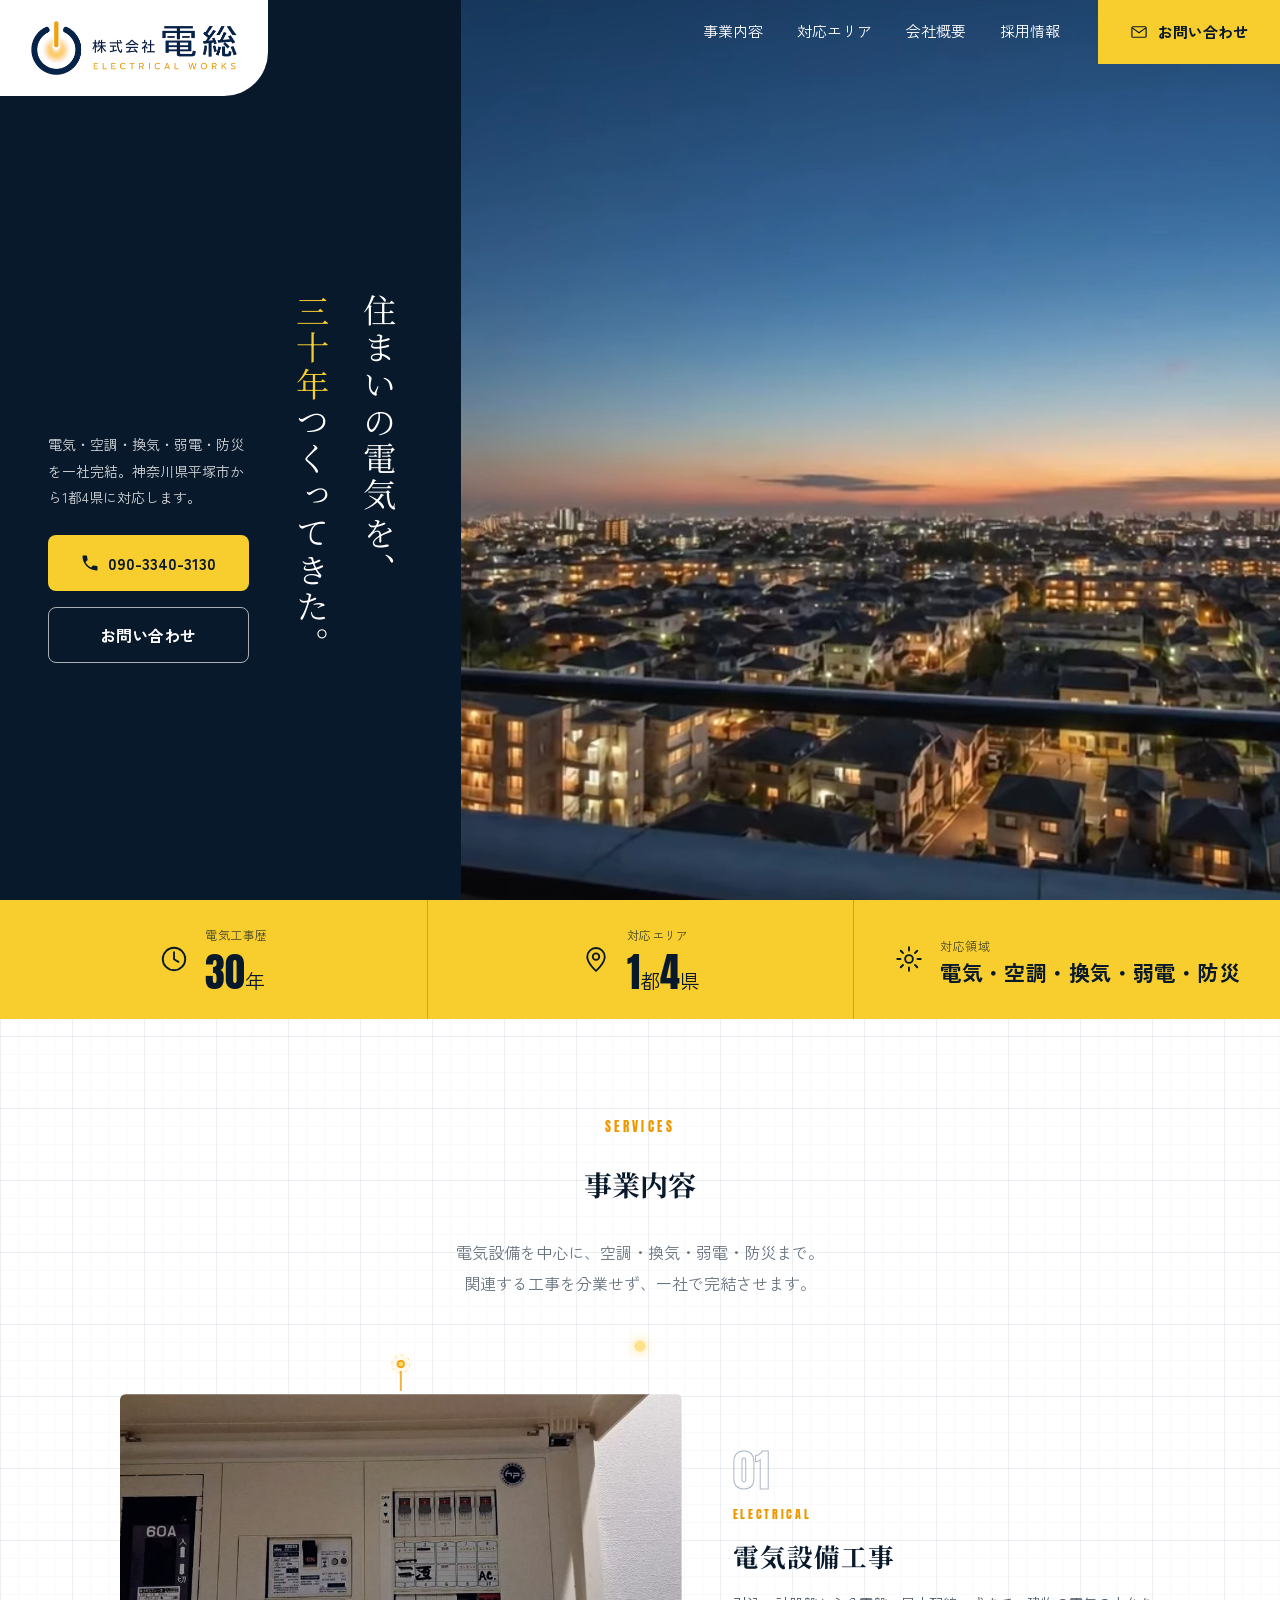
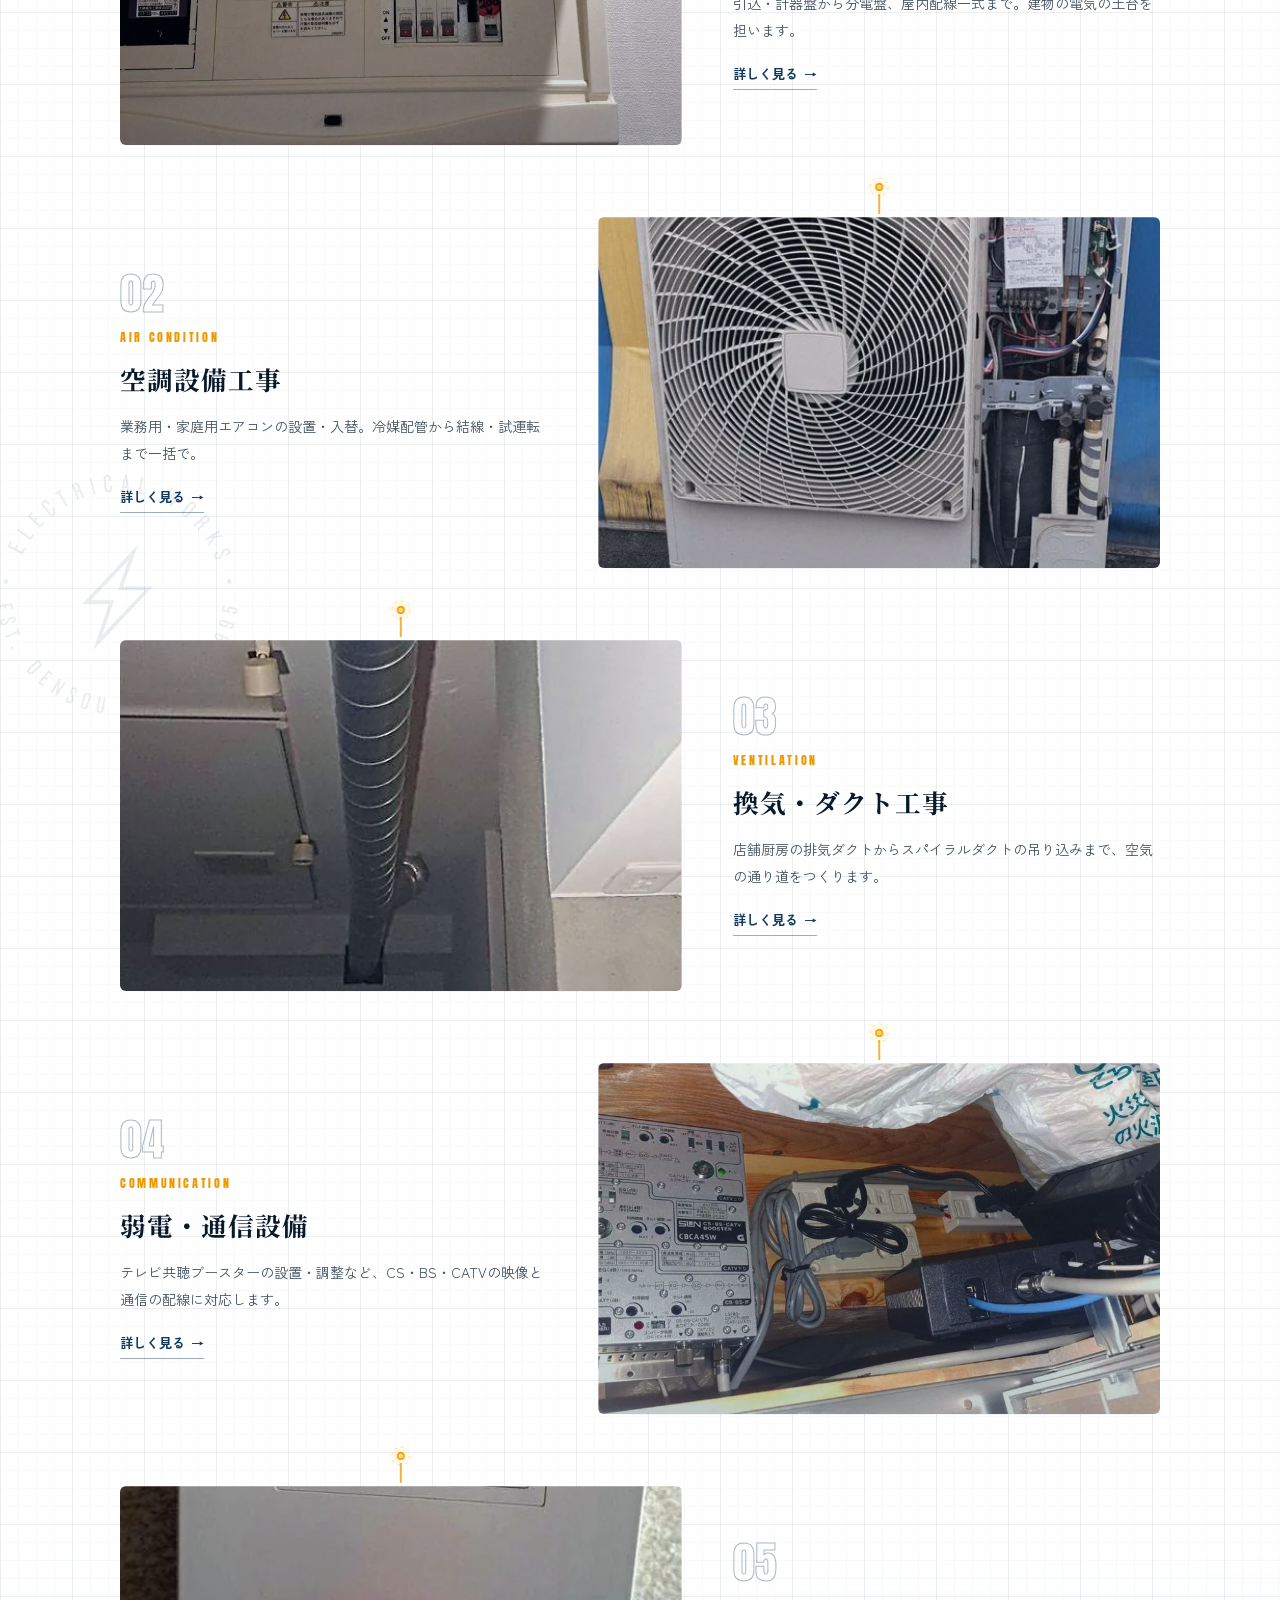
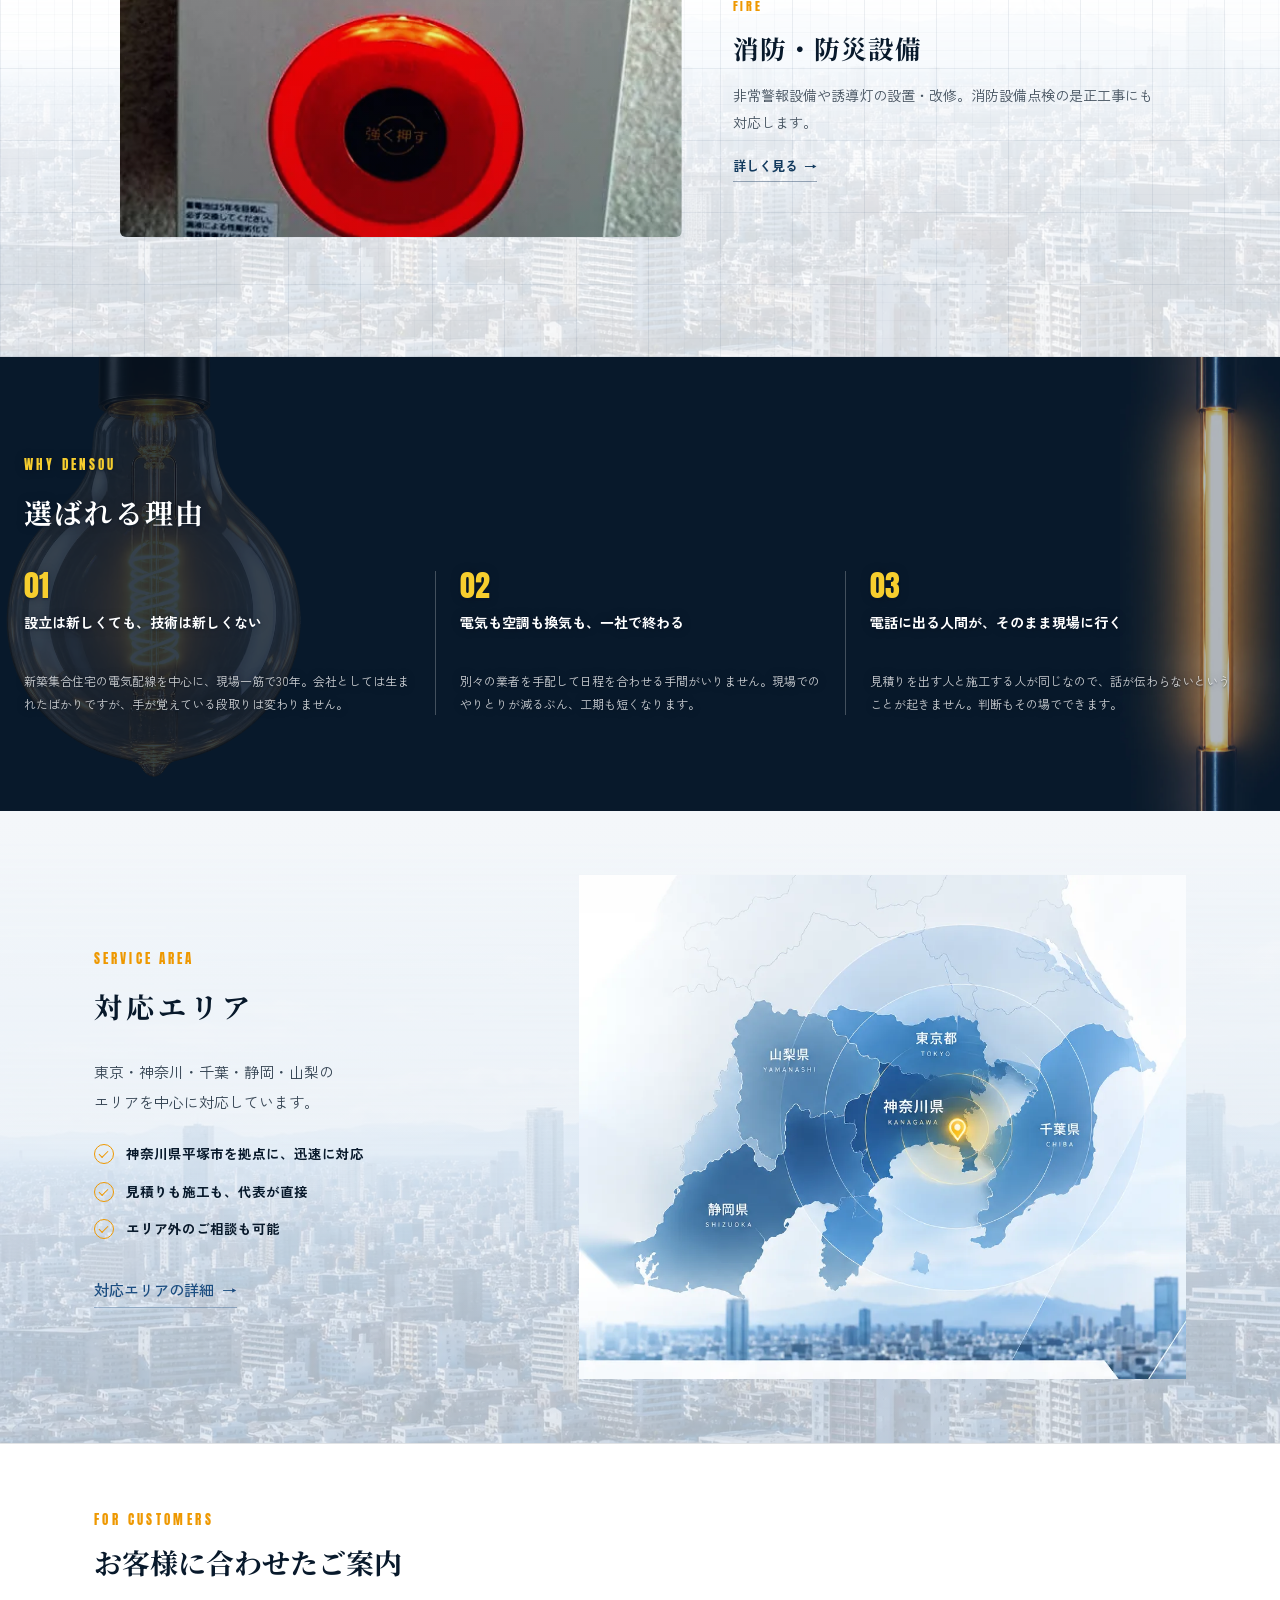
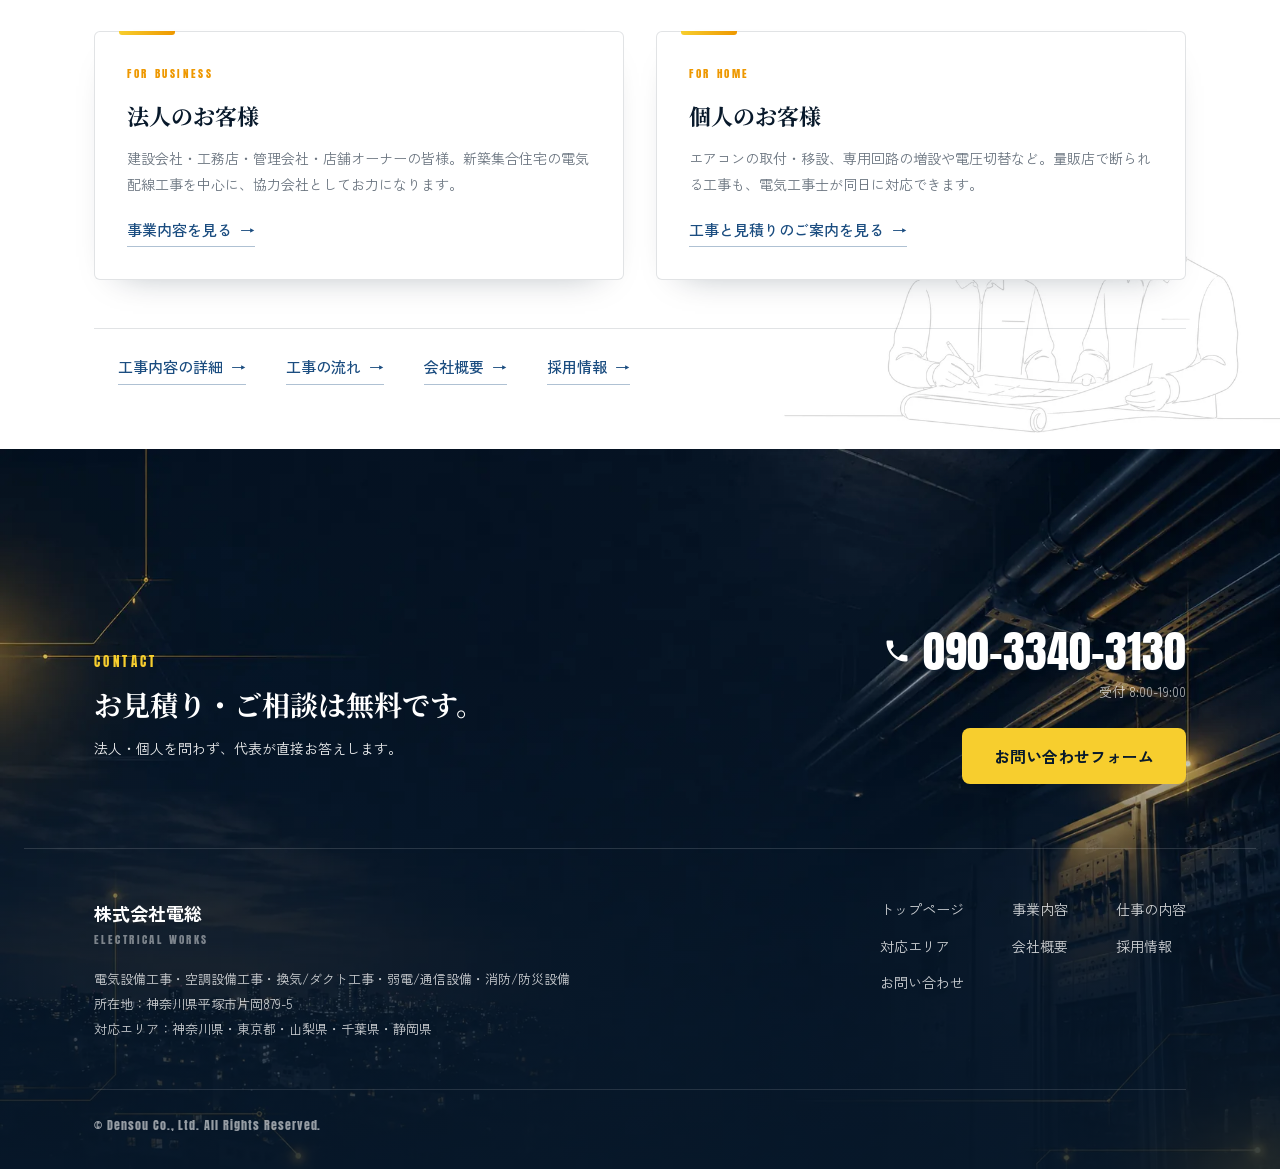
==== commit bb60a6ad: "スマホの事業内容ページが真っ白になる不具合を修正（出現判定を線基準に） svc2-card の出現は親 .svc2-main（data-animate）の is-inview で発動するが、 Inte" ====
--- a/index.html
+++ b/index.html
@@ -384,6 +384,6 @@
   <a class="mobile-bar__contact" href="contact/">お問い合わせ</a>
 </div>
 
-<script src="assets/js/main.js?v=12" defer></script>
+<script src="assets/js/main.js?v=13" defer></script>
 </body>
 </html>
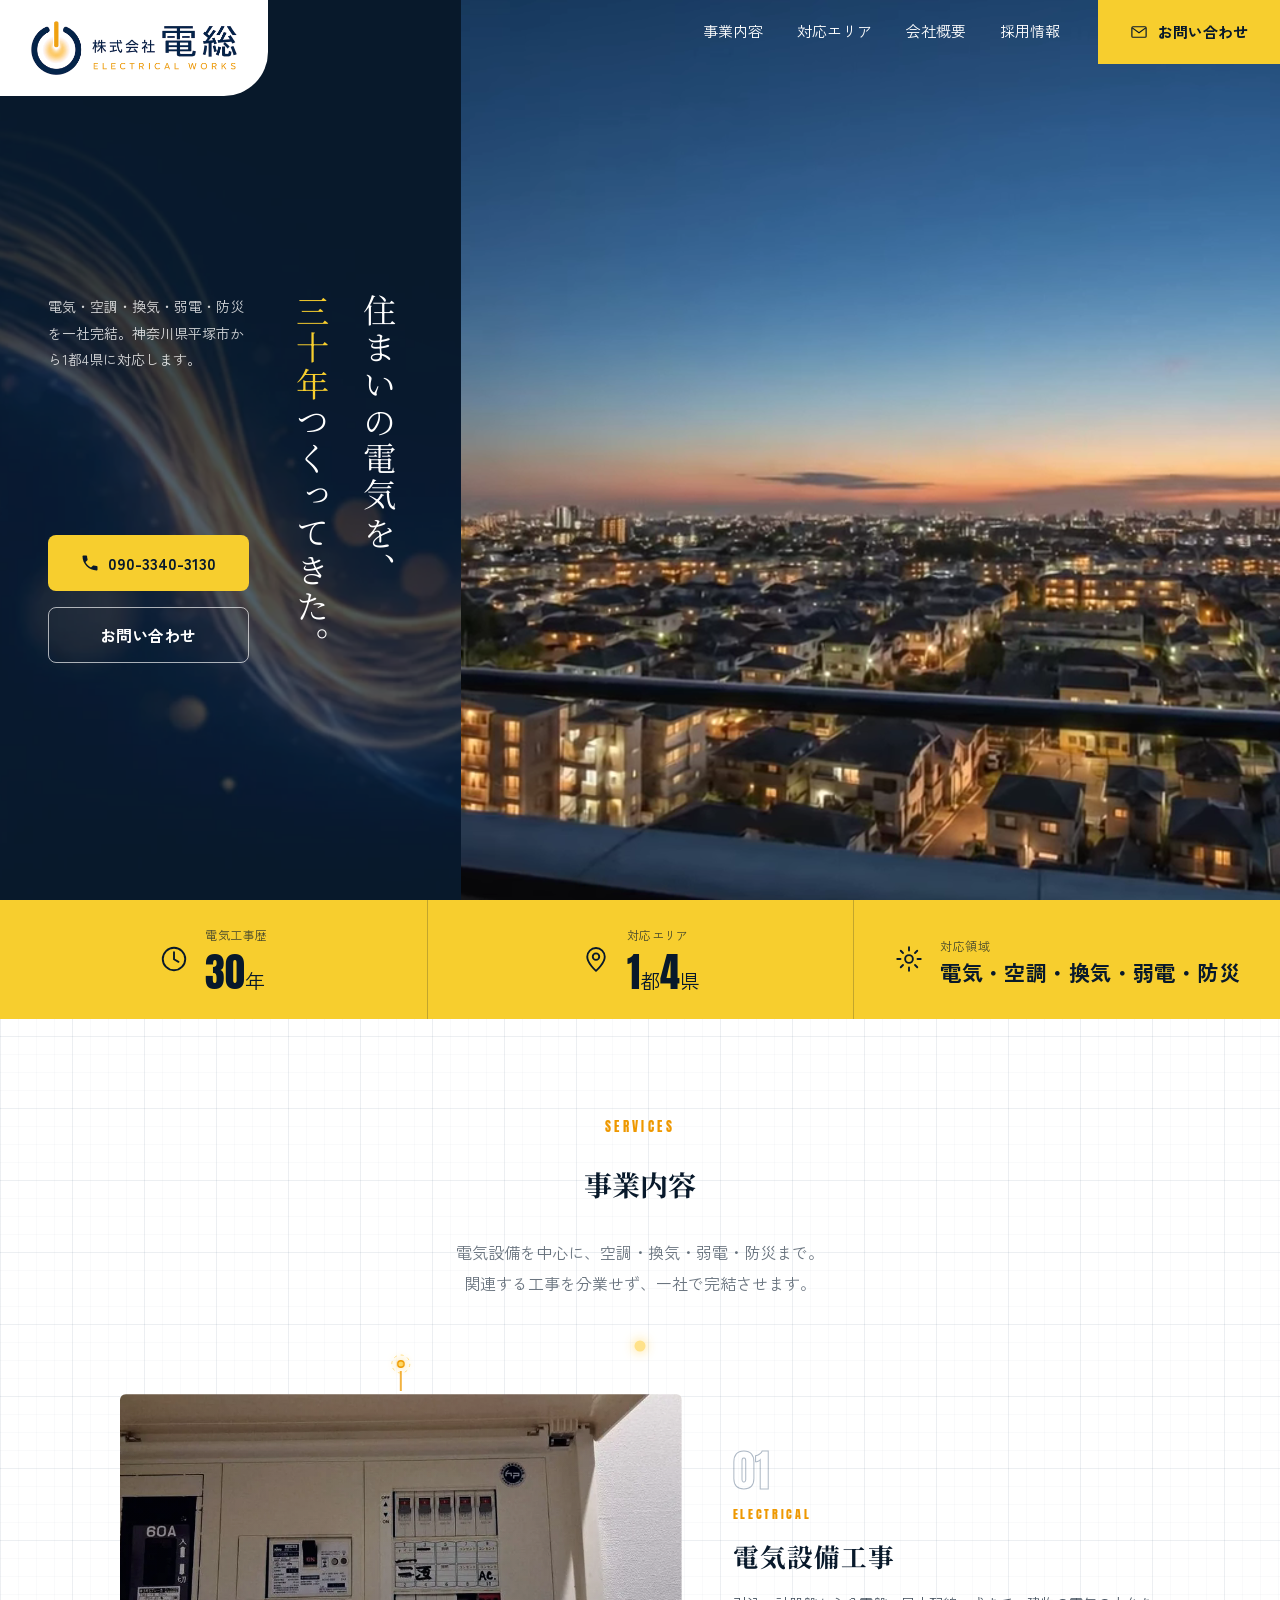
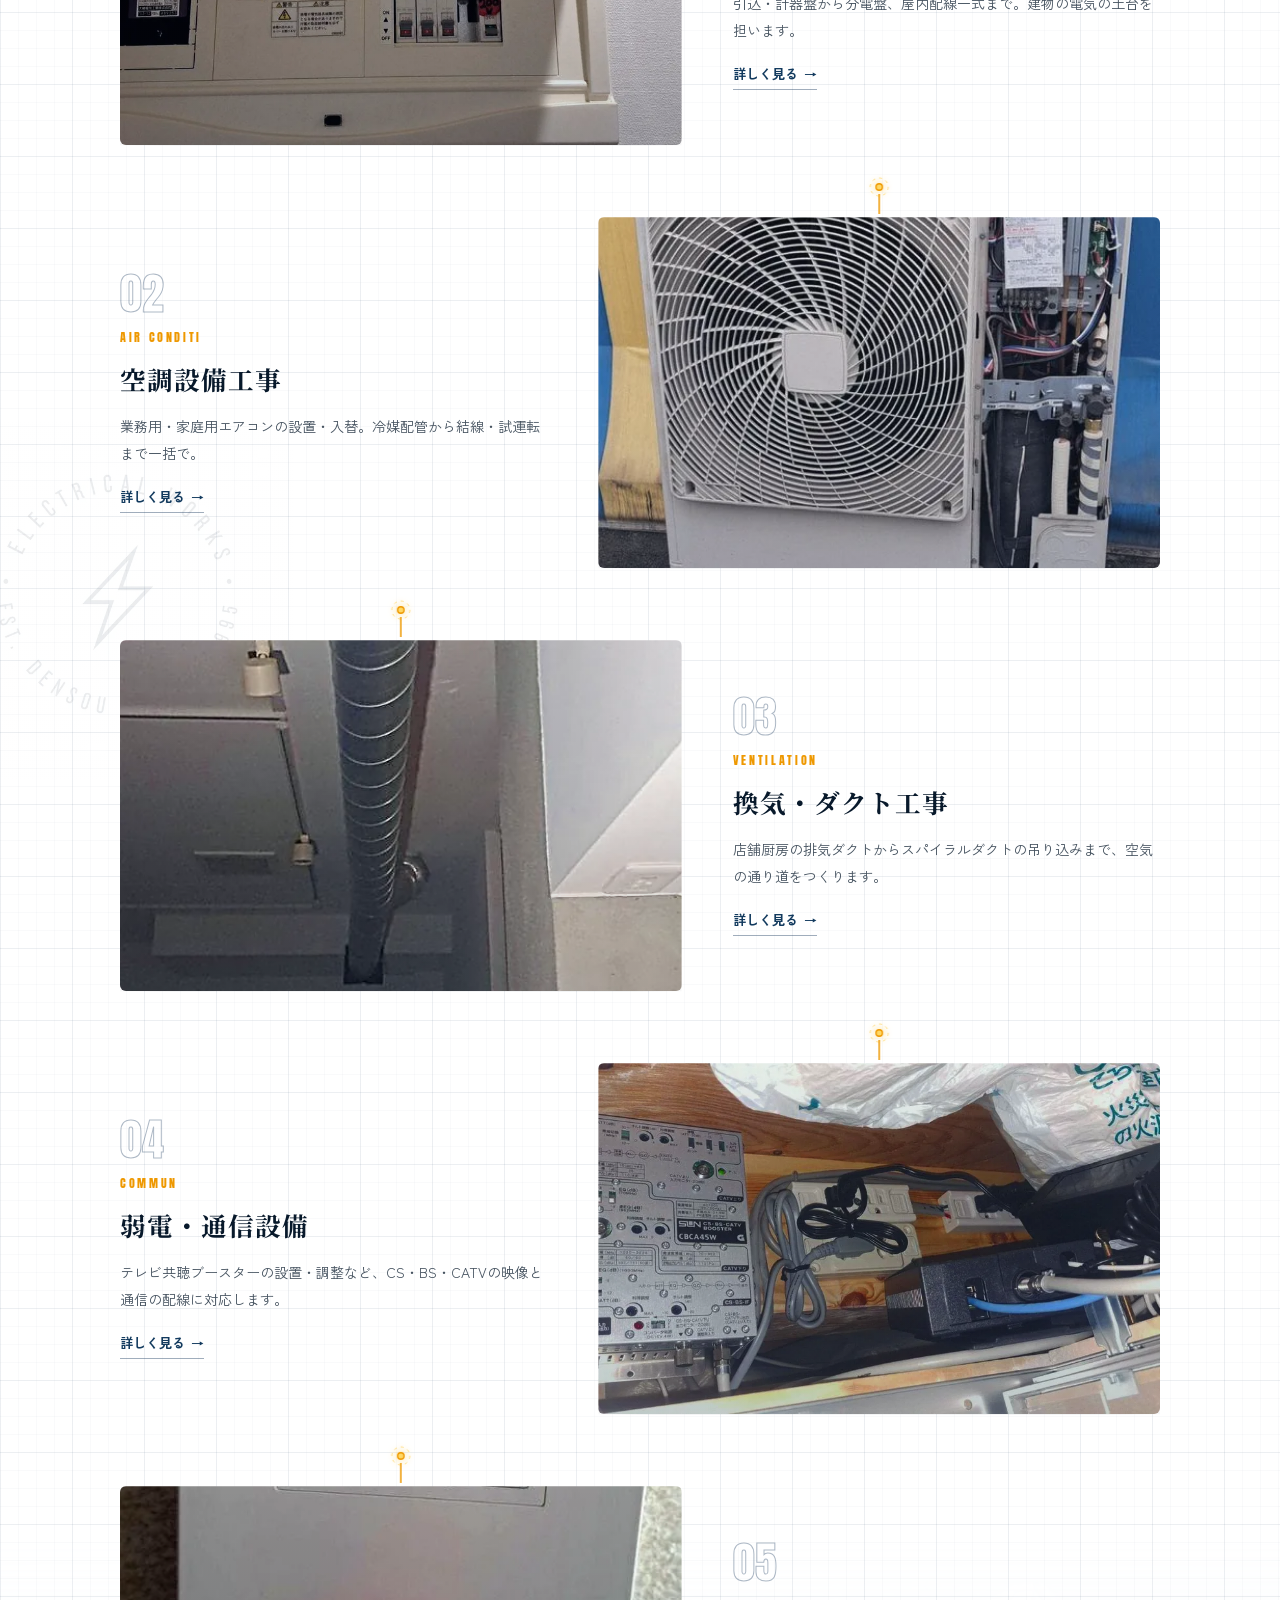
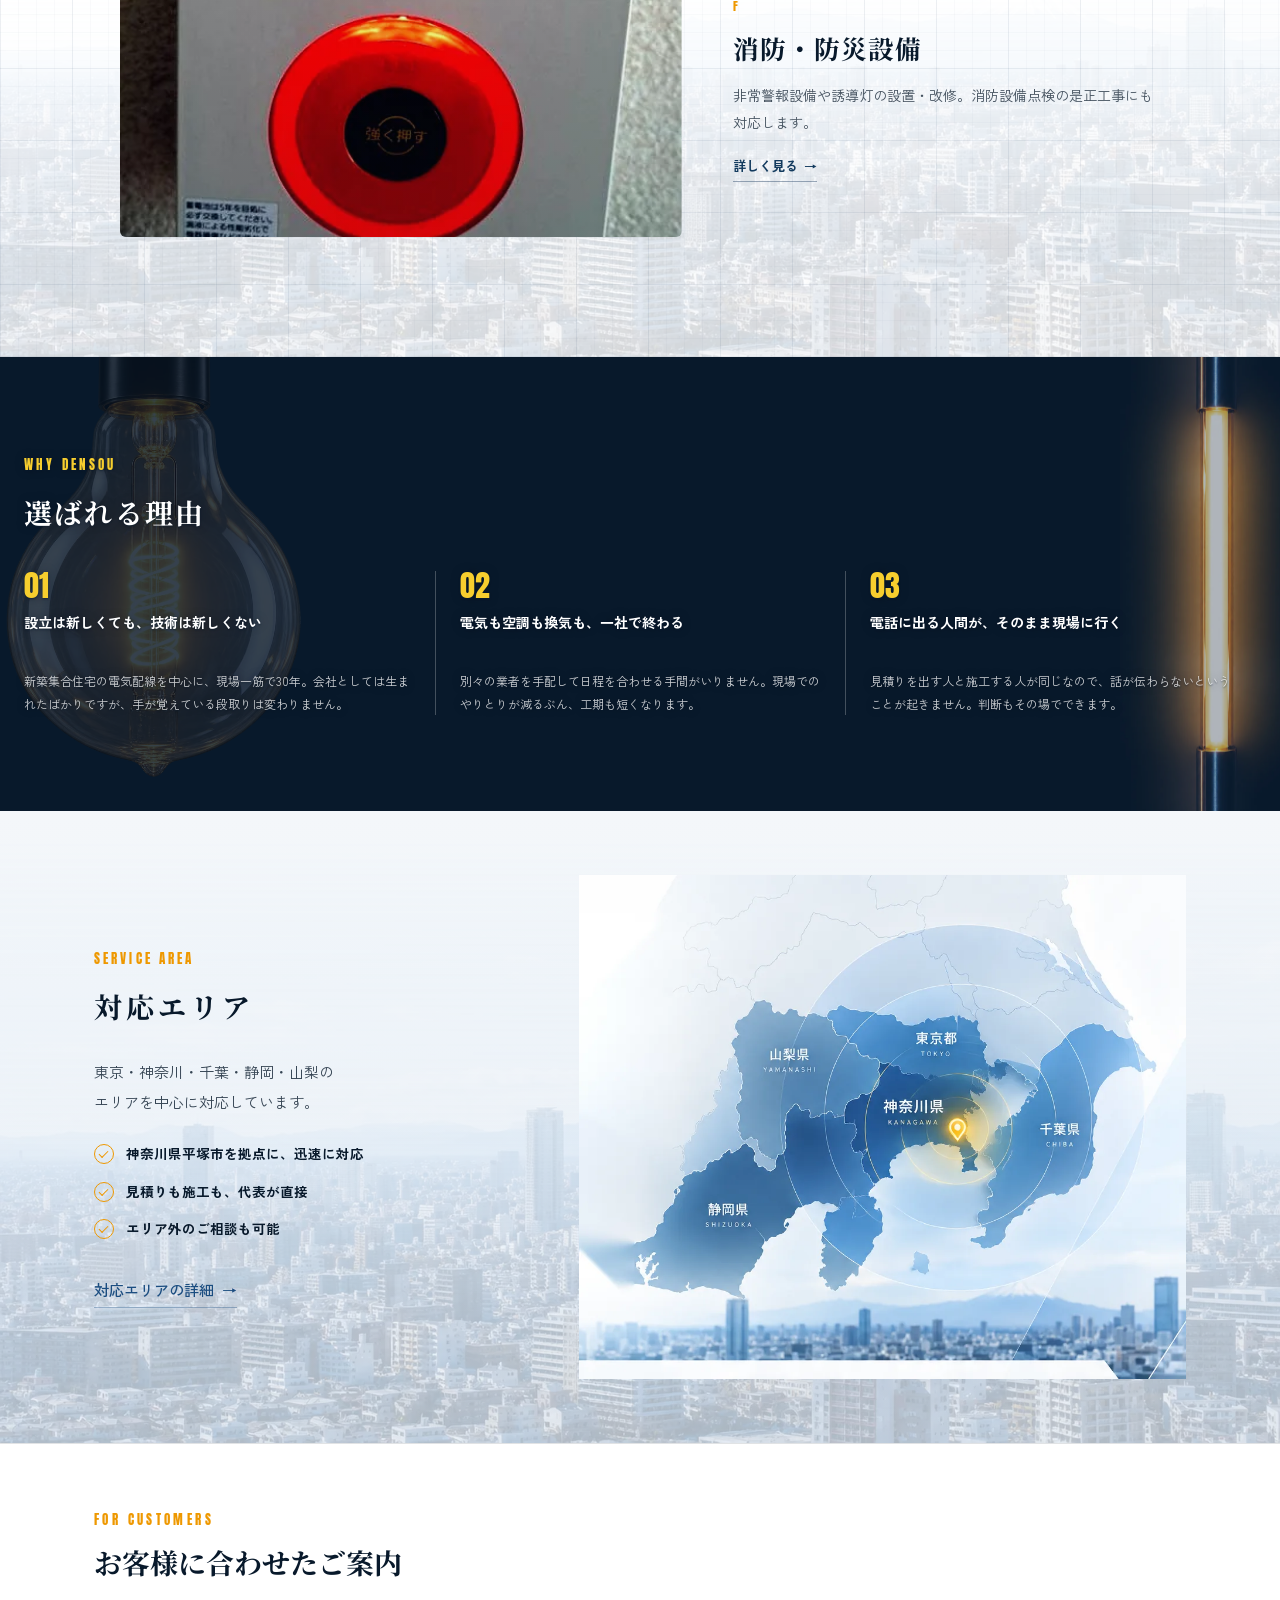
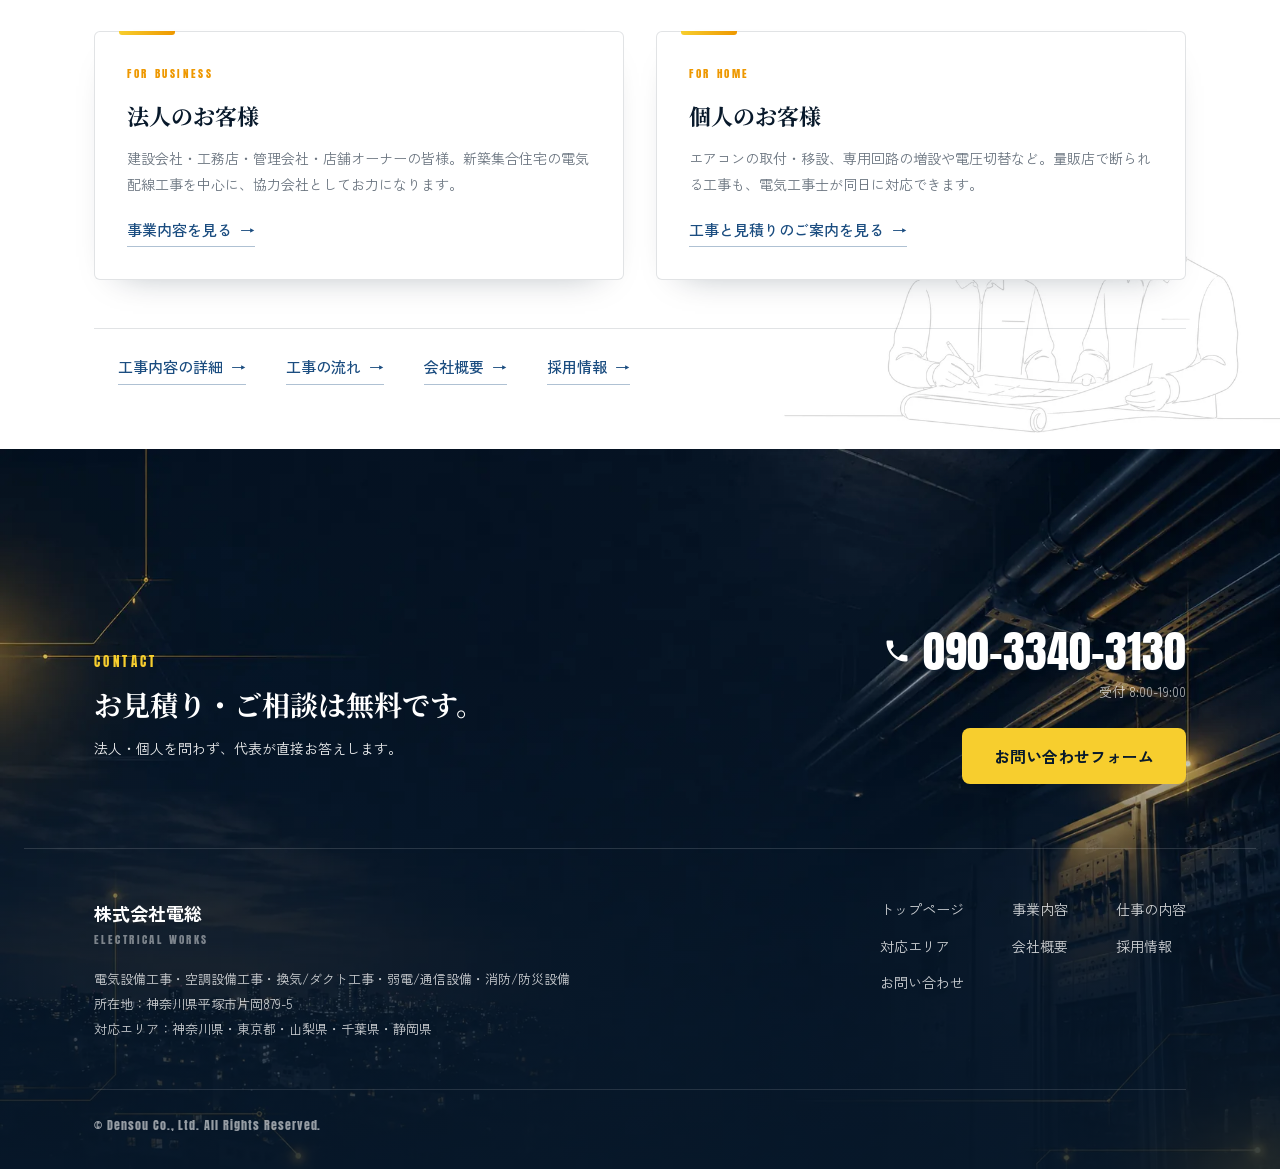
==== commit a0e0e22b: "ヒーロー：補足とCTAをキャッチと上下端で揃え、紺パネルに光の流線を薄く敷く - 補足文を上端・電話/お問い合わせを下端に固定（justify-content:   space-between）。縦書" ====
--- a/index.html
+++ b/index.html
@@ -20,7 +20,7 @@
 <link rel="preconnect" href="https://fonts.googleapis.com">
 <link rel="preconnect" href="https://fonts.gstatic.com" crossorigin>
 <link href="https://fonts.googleapis.com/css2?family=Anton&family=Noto+Serif+JP:wght@400;500&family=Zen+Kaku+Gothic+New:wght@400;500;700&display=swap" rel="stylesheet">
-<link rel="stylesheet" href="assets/css/style.css?v=43">
+<link rel="stylesheet" href="assets/css/style.css?v=44">
 <script type="application/ld+json">
 {
   "@context": "https://schema.org",
--- a/assets/css/style.css
+++ b/assets/css/style.css
@@ -402,10 +402,30 @@
   grid-row: 1;
   background: var(--navy-900);
   position: relative;
+  isolation: isolate;
+  overflow: hidden;
   display: flex;
   align-items: center;
   /* 上は左上ロゴプレートの逃げ */
   padding: 120px 48px 64px;
+}
+/* 紺の濃さは保ったまま、光の流線だけを浮かせる（screenは暗部を変えない） */
+.hero[data-hero="split"] .hero__panel::before {
+  content: "";
+  position: absolute;
+  inset: 0;
+  z-index: -1;
+  background-image: url("../img/fx-streams.jpg");
+  background-image: image-set(url("../img/fx-streams.webp") type("image/webp"),
+                              url("../img/fx-streams.jpg") type("image/jpeg"));
+  background-size: cover;
+  background-position: 30% 78%;
+  mix-blend-mode: screen;
+  opacity: .34;
+  /* 文字の乗る上半分は静かに、下へ向かって光が流れる */
+  -webkit-mask-image: linear-gradient(200deg, transparent 12%, #000 55%);
+  mask-image: linear-gradient(200deg, transparent 12%, #000 55%);
+  pointer-events: none;
 }
 .hero[data-hero="split"] .hero__body {
   position: relative;
@@ -434,7 +454,9 @@
 .hero__aside {
   display: flex;
   flex-direction: column;
-  justify-content: flex-end;
+  /* 補足は上端・CTAは下端。縦書きキャッチと上下が揃った矩形として読ませる */
+  justify-content: space-between;
+  gap: 28px;
   min-width: 0;
 }
 .hero__sub {
@@ -443,11 +465,20 @@
   color: rgba(255,255,255,.82);
 }
 .hero__cta {
-  margin-top: 24px;
   display: flex;
   flex-direction: column;      /* 縦書きの隣で細い列に収める */
   align-items: stretch;
   gap: 16px;
+}
+/* 電話番号が途中で折れると読めないので、ヒーローのボタンは常に1行 */
+.hero__cta .btn-primary,
+.hero__cta .btn-secondary { white-space: nowrap; }
+/* 分割ヒーローが狭くなる帯：パネルを広げ、ボタンを細身にして折返しを防ぐ */
+@media (min-width: 900px) and (max-width: 1199px) {
+  .hero[data-hero="split"] { grid-template-columns: 42% 58%; }
+  .hero[data-hero="split"] .hero__panel { padding: 110px 36px 56px; }
+  .hero__cta .btn-primary,
+  .hero__cta .btn-secondary { padding-inline: 16px; font-size: 15px; }
 }
 .hero__copy .hero__line {
   opacity: 0;
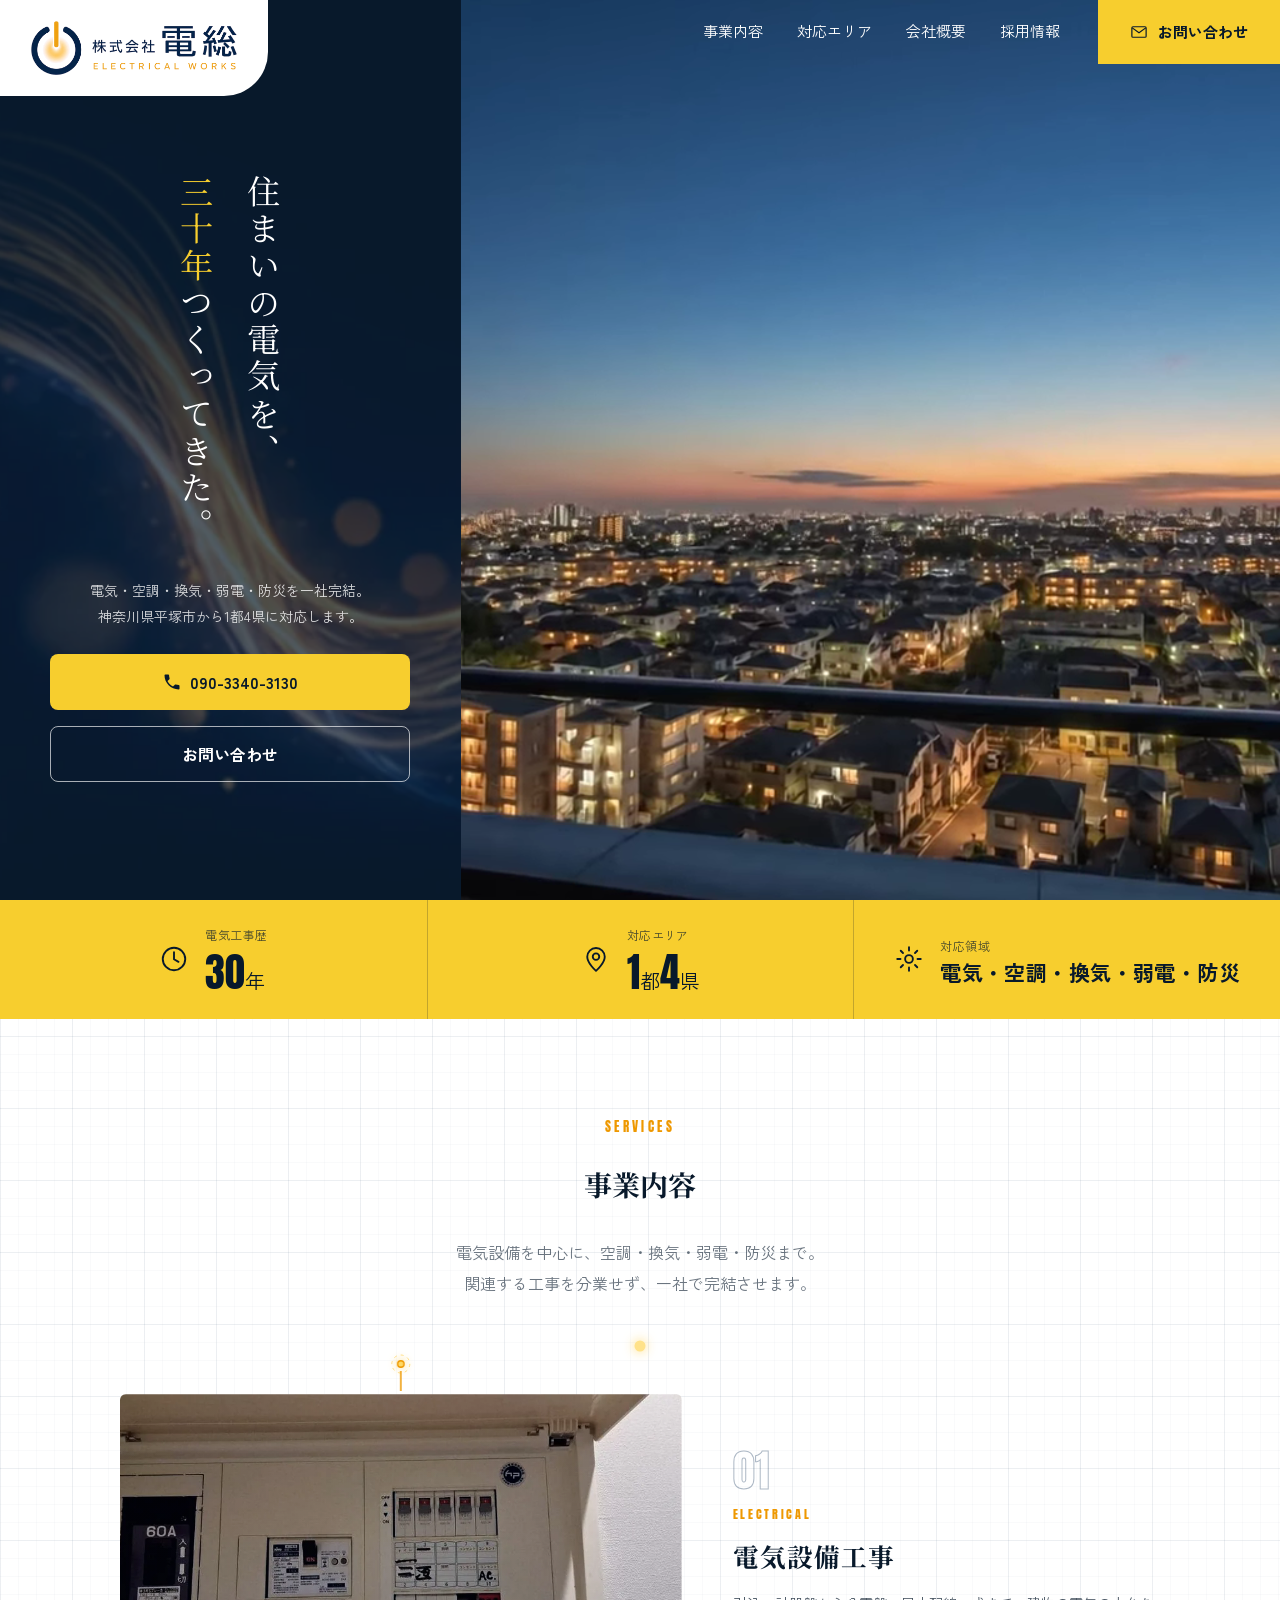
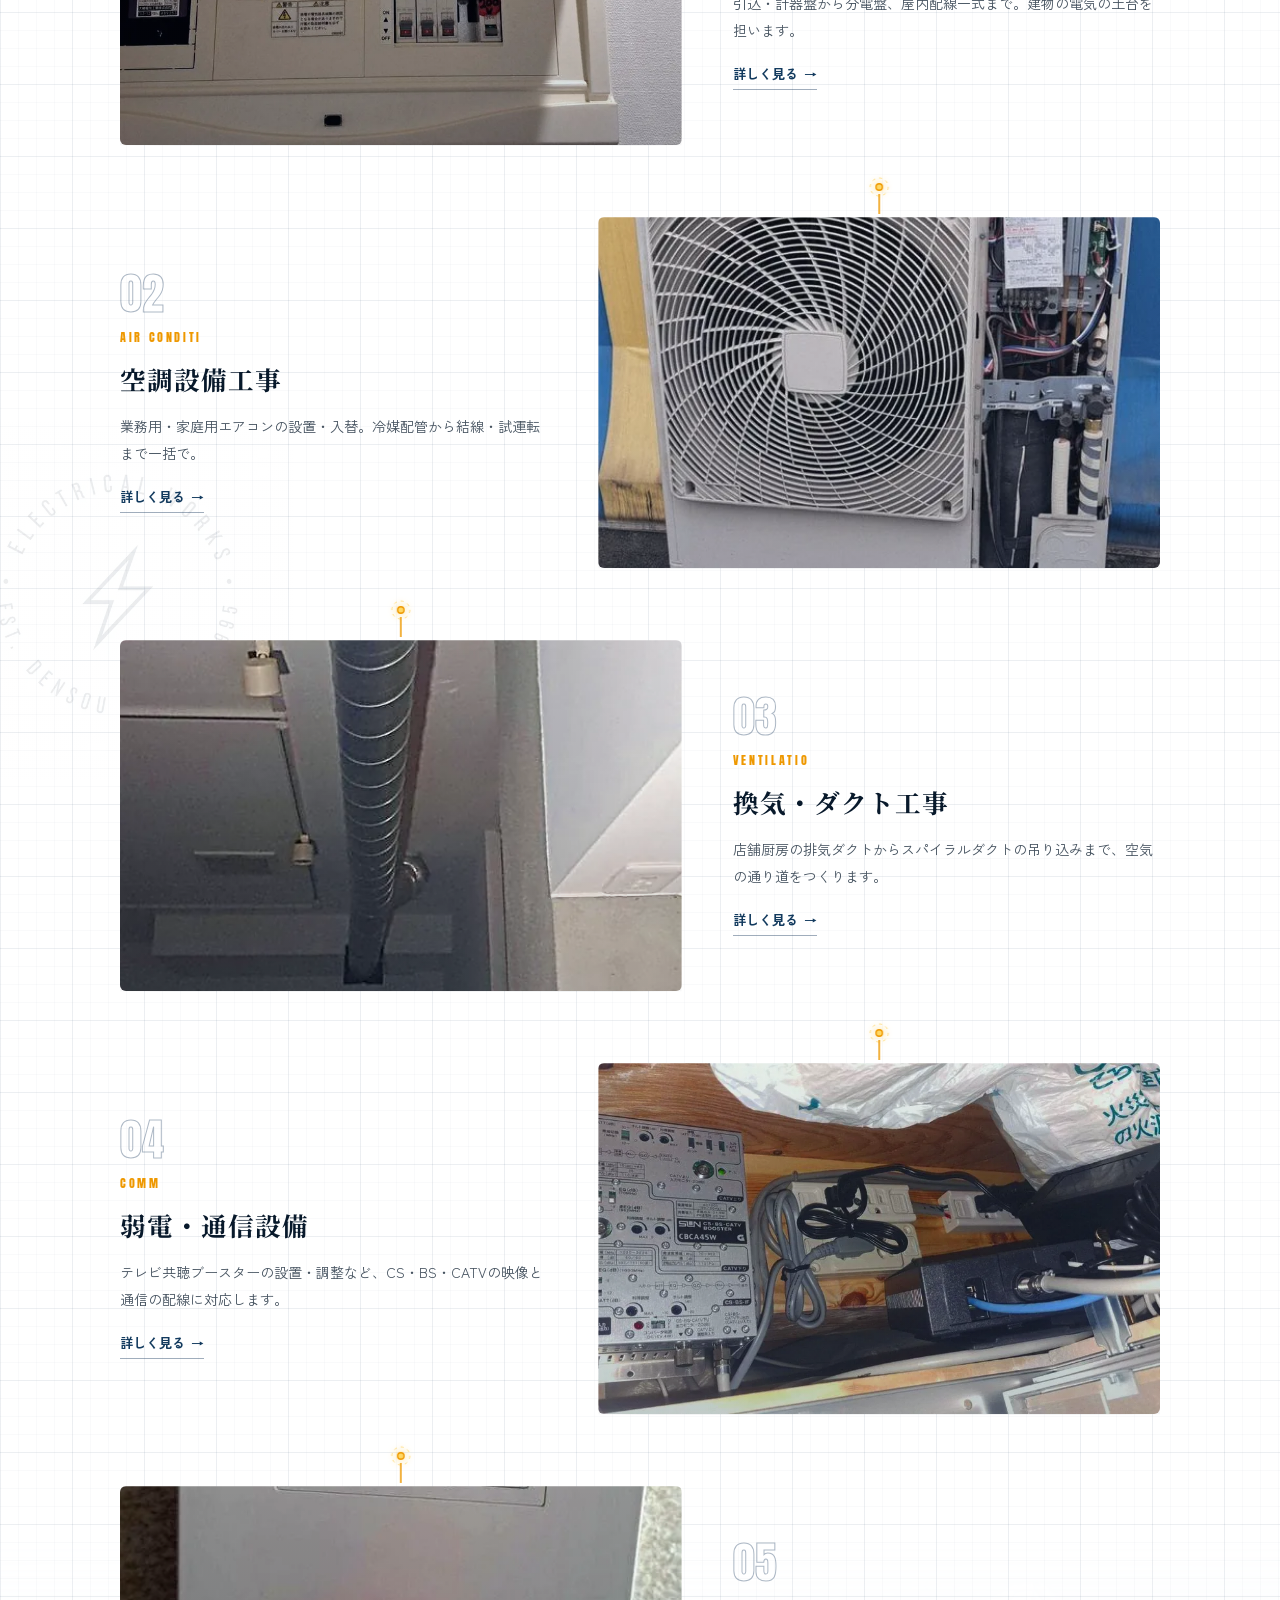
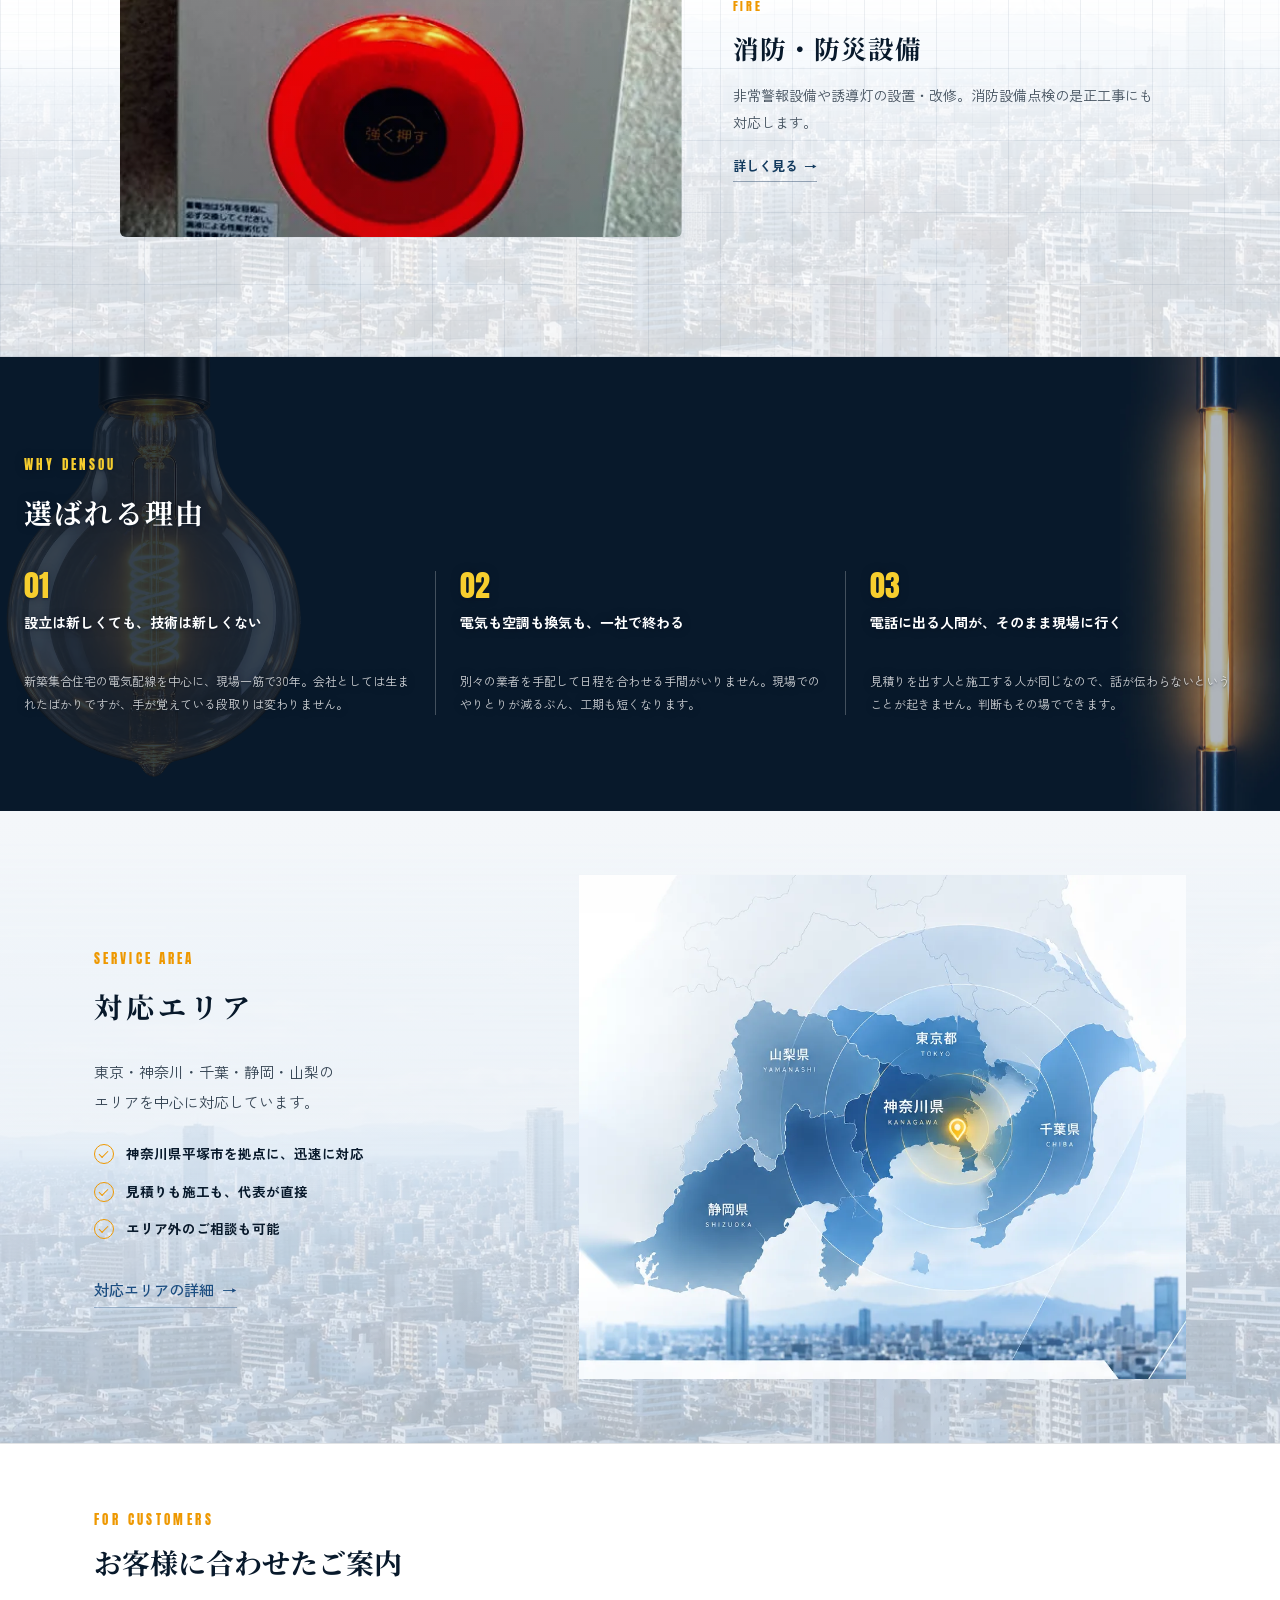
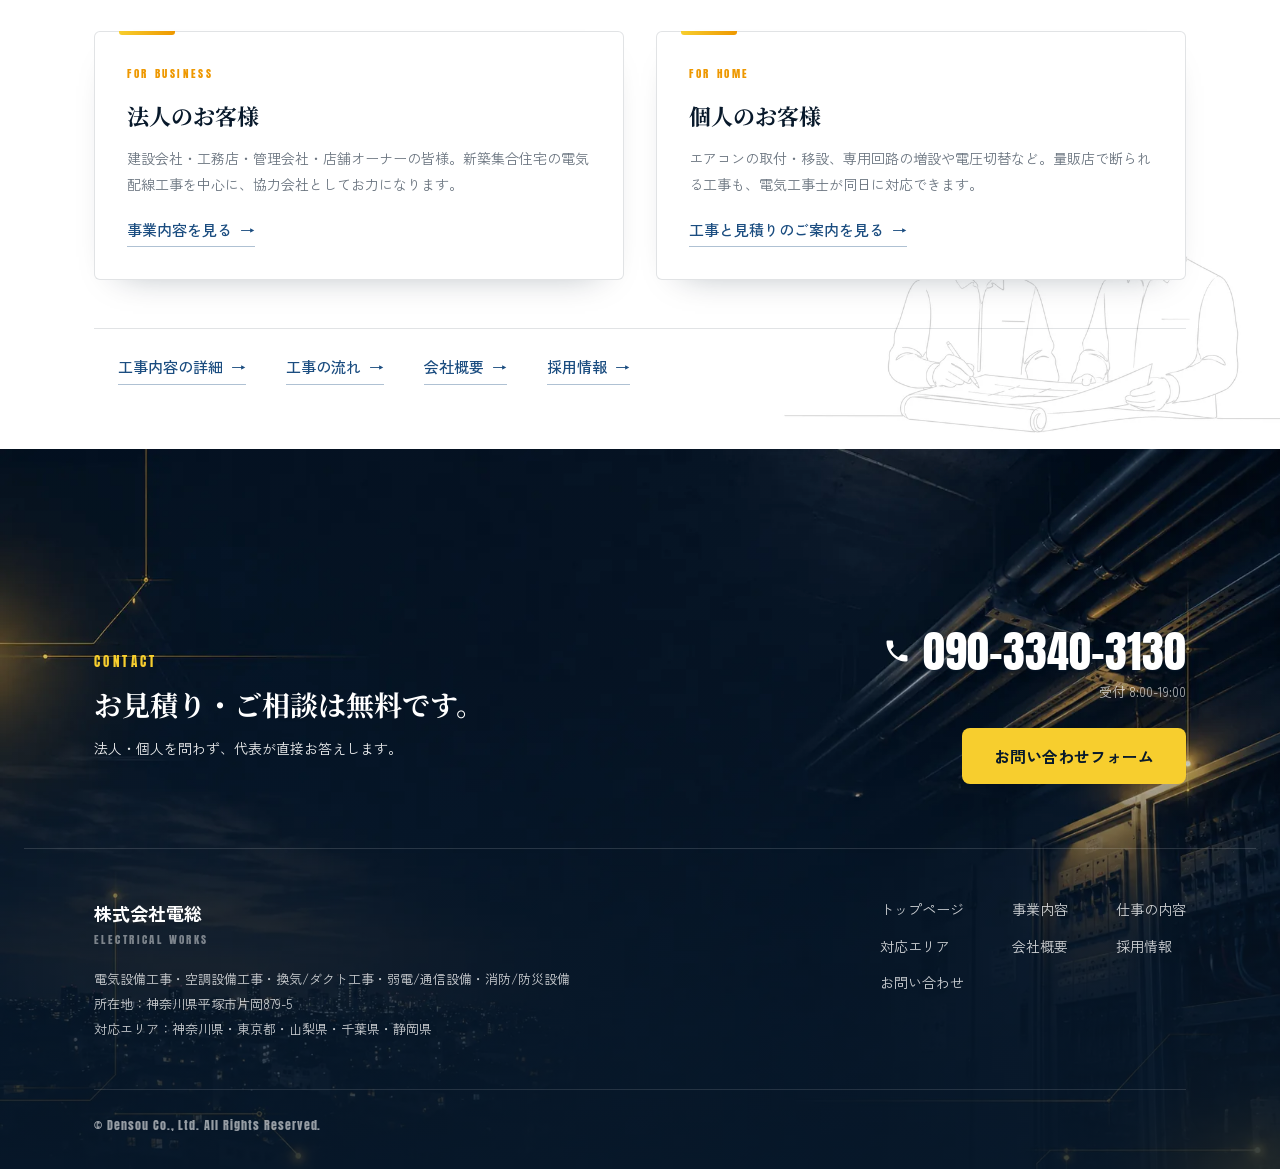
==== commit d39280e4: "ヒーローを縦積みに再構成：縦書きキャッチの下に補足文とCTAを中央軸で揃える 左（補足・ボタン）右（縦書き）の2列構成に違和感があるとの指摘を受け、 キャッチ（上）→補足文→電話/お問い合わせ（下）の" ====
--- a/index.html
+++ b/index.html
@@ -20,7 +20,7 @@
 <link rel="preconnect" href="https://fonts.googleapis.com">
 <link rel="preconnect" href="https://fonts.gstatic.com" crossorigin>
 <link href="https://fonts.googleapis.com/css2?family=Anton&family=Noto+Serif+JP:wght@400;500&family=Zen+Kaku+Gothic+New:wght@400;500;700&display=swap" rel="stylesheet">
-<link rel="stylesheet" href="assets/css/style.css?v=44">
+<link rel="stylesheet" href="assets/css/style.css?v=45">
 <script type="application/ld+json">
 {
   "@context": "https://schema.org",
@@ -112,7 +112,7 @@
     <div class="hero__body">
       <h1 class="hero__copy"><span class="hero__line">住まいの電気を、</span><span class="hero__line"><em class="hero__accent">三十年</em>つくってきた。</span></h1>
       <div class="hero__aside">
-      <p class="hero__sub">電気・空調・換気・弱電・防災を一社完結。神奈川県平塚市から1都4県に対応します。</p>
+      <p class="hero__sub">電気・空調・換気・弱電・防災を一社完結。<br>神奈川県平塚市から1都4県に対応します。</p>
       <div class="hero__cta">
         <a class="btn-primary" href="tel:09033403130"><svg class="icon-tel" viewBox="0 0 24 24" aria-hidden="true"><path d="M6.6 10.8c1.4 2.8 3.8 5.1 6.6 6.6l2.2-2.2c.3-.3.7-.4 1-.2 1.2.4 2.4.6 3.6.6.6 0 1 .4 1 1V20c0 .6-.4 1-1 1C10.8 21 3 13.2 3 4c0-.6.4-1 1-1h3.5c.6 0 1 .4 1 1 0 1.3.2 2.5.6 3.6.1.3 0 .7-.2 1l-2.3 2.2z"/></svg>090-3340-3130</a>
         <a class="btn-secondary btn-secondary--light" href="contact/">お問い合わせ</a>
--- a/assets/css/style.css
+++ b/assets/css/style.css
@@ -429,11 +429,12 @@
 }
 .hero[data-hero="split"] .hero__body {
   position: relative;
-  /* 縦書きコピー（右）＋ 補足とCTAの列（左・下寄せ） */
-  display: flex;
-  flex-direction: row-reverse;
-  align-items: stretch;
-  gap: clamp(16px, 2.4vw, 40px);
+  /* 縦書きキャッチ（上）→ 補足文 → CTA（下）の縦積み。中央軸で揃える */
+  display: flex;
+  flex-direction: column;
+  align-items: center;
+  gap: clamp(24px, 3.6svh, 40px);
+  width: 100%;
 }
 
 /* --- キャッチ（縦組み）＋補足＋CTA --- */
@@ -443,7 +444,7 @@
   font-family: var(--font-display);
   font-weight: 400;
   /* 幅と高さの両方に追従して縮む。要素の重なりを構造的に防ぐ */
-  font-size: clamp(24px, min(2.6vw, 5.2svh), 42px);
+  font-size: clamp(22px, min(2.6vw, 4.6svh), 40px);
   letter-spacing: .12em;
   line-height: 2.0;            /* 縦組みでは列の間隔 */
   color: #fff;
@@ -454,15 +455,15 @@
 .hero__aside {
   display: flex;
   flex-direction: column;
-  /* 補足は上端・CTAは下端。縦書きキャッチと上下が揃った矩形として読ませる */
-  justify-content: space-between;
-  gap: 28px;
-  min-width: 0;
+  gap: 24px;
+  width: 100%;
+  max-width: 360px;
 }
 .hero__sub {
   font-size: 14px;
   line-height: 1.9;
   color: rgba(255,255,255,.82);
+  text-align: center;
 }
 .hero__cta {
   display: flex;
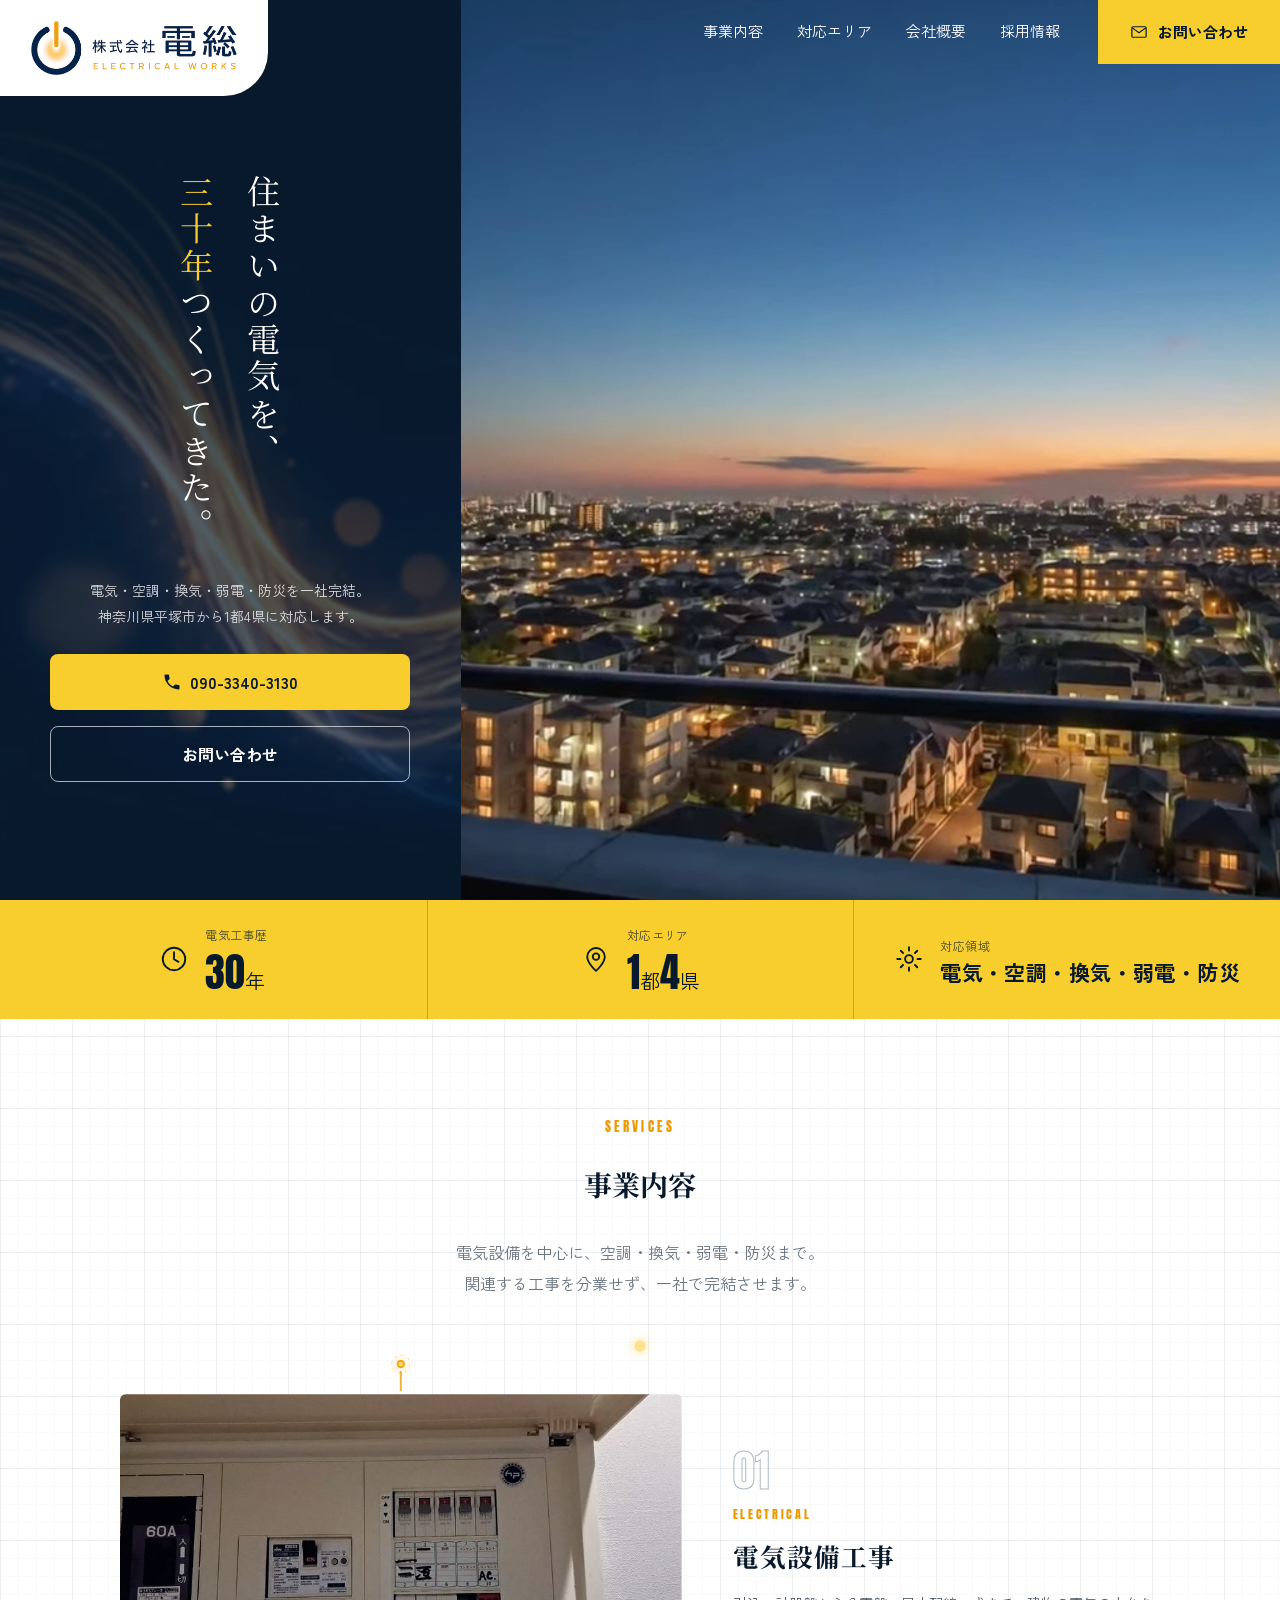
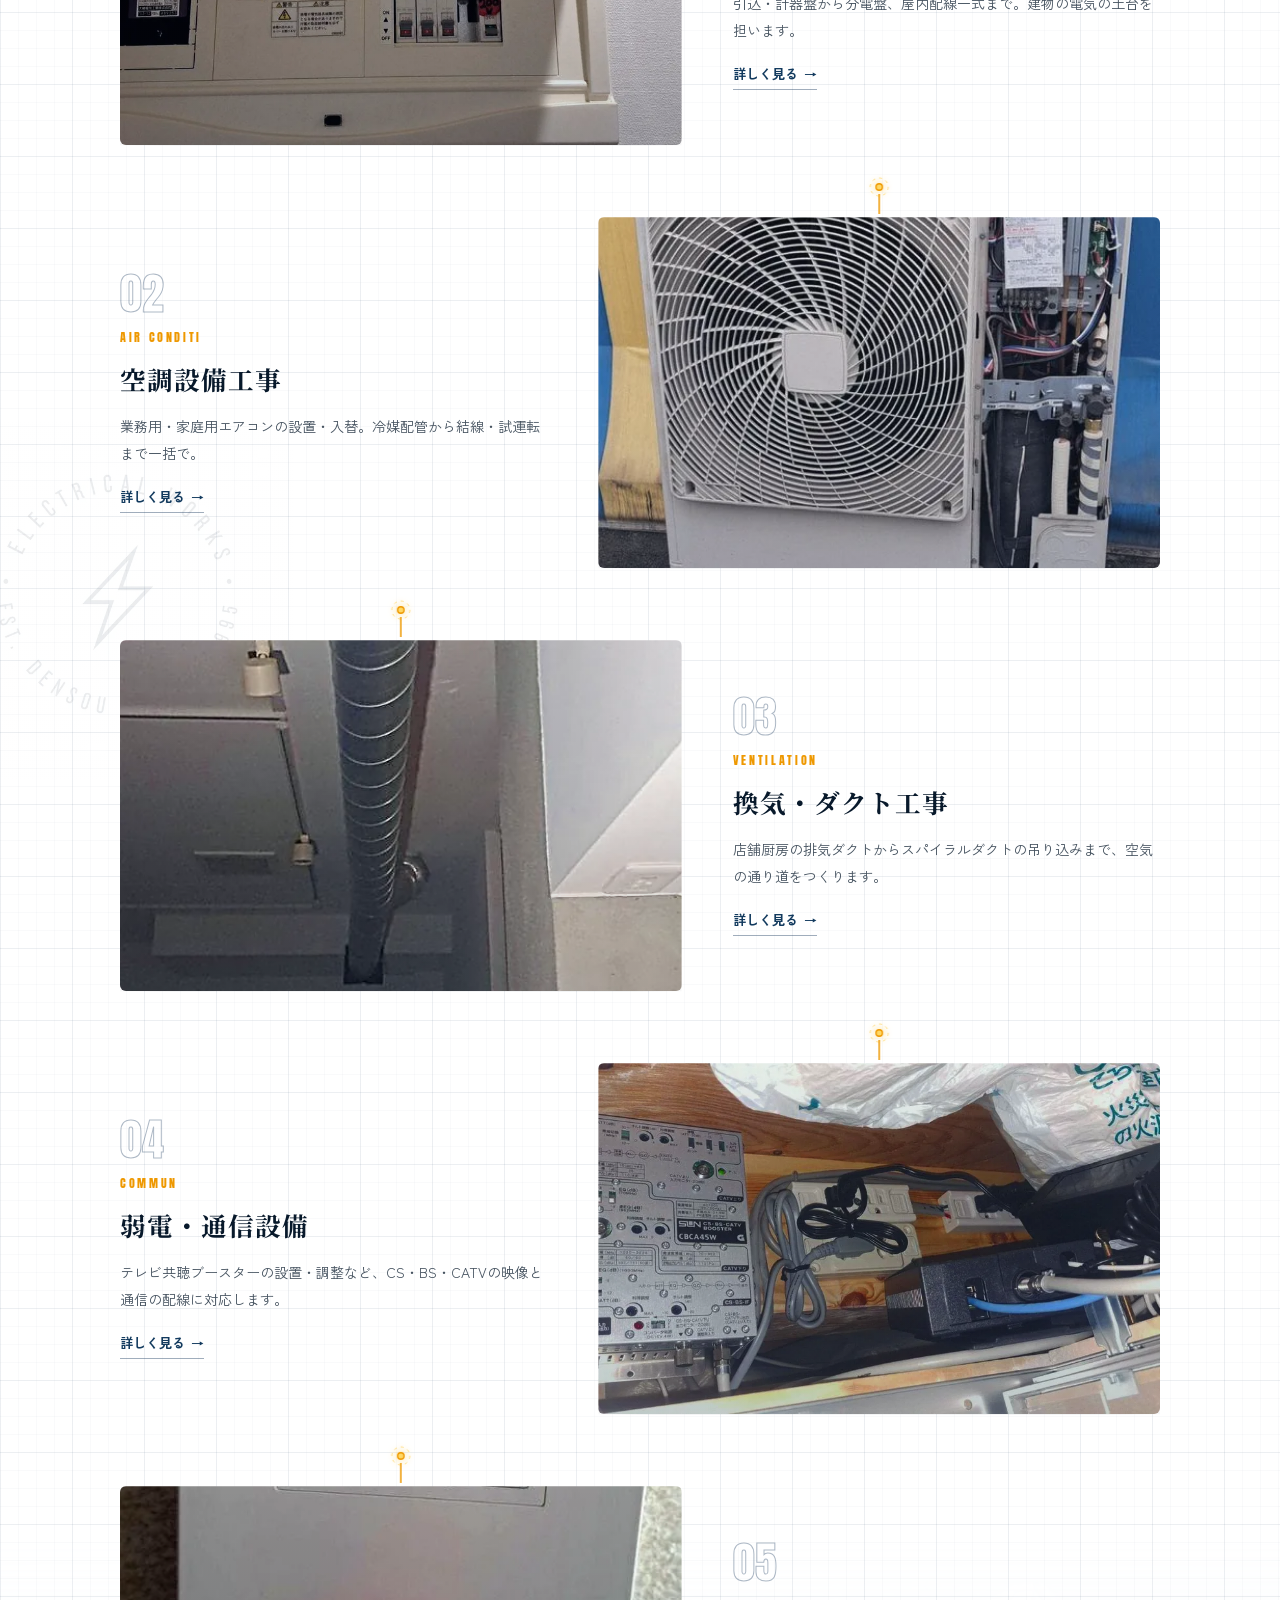
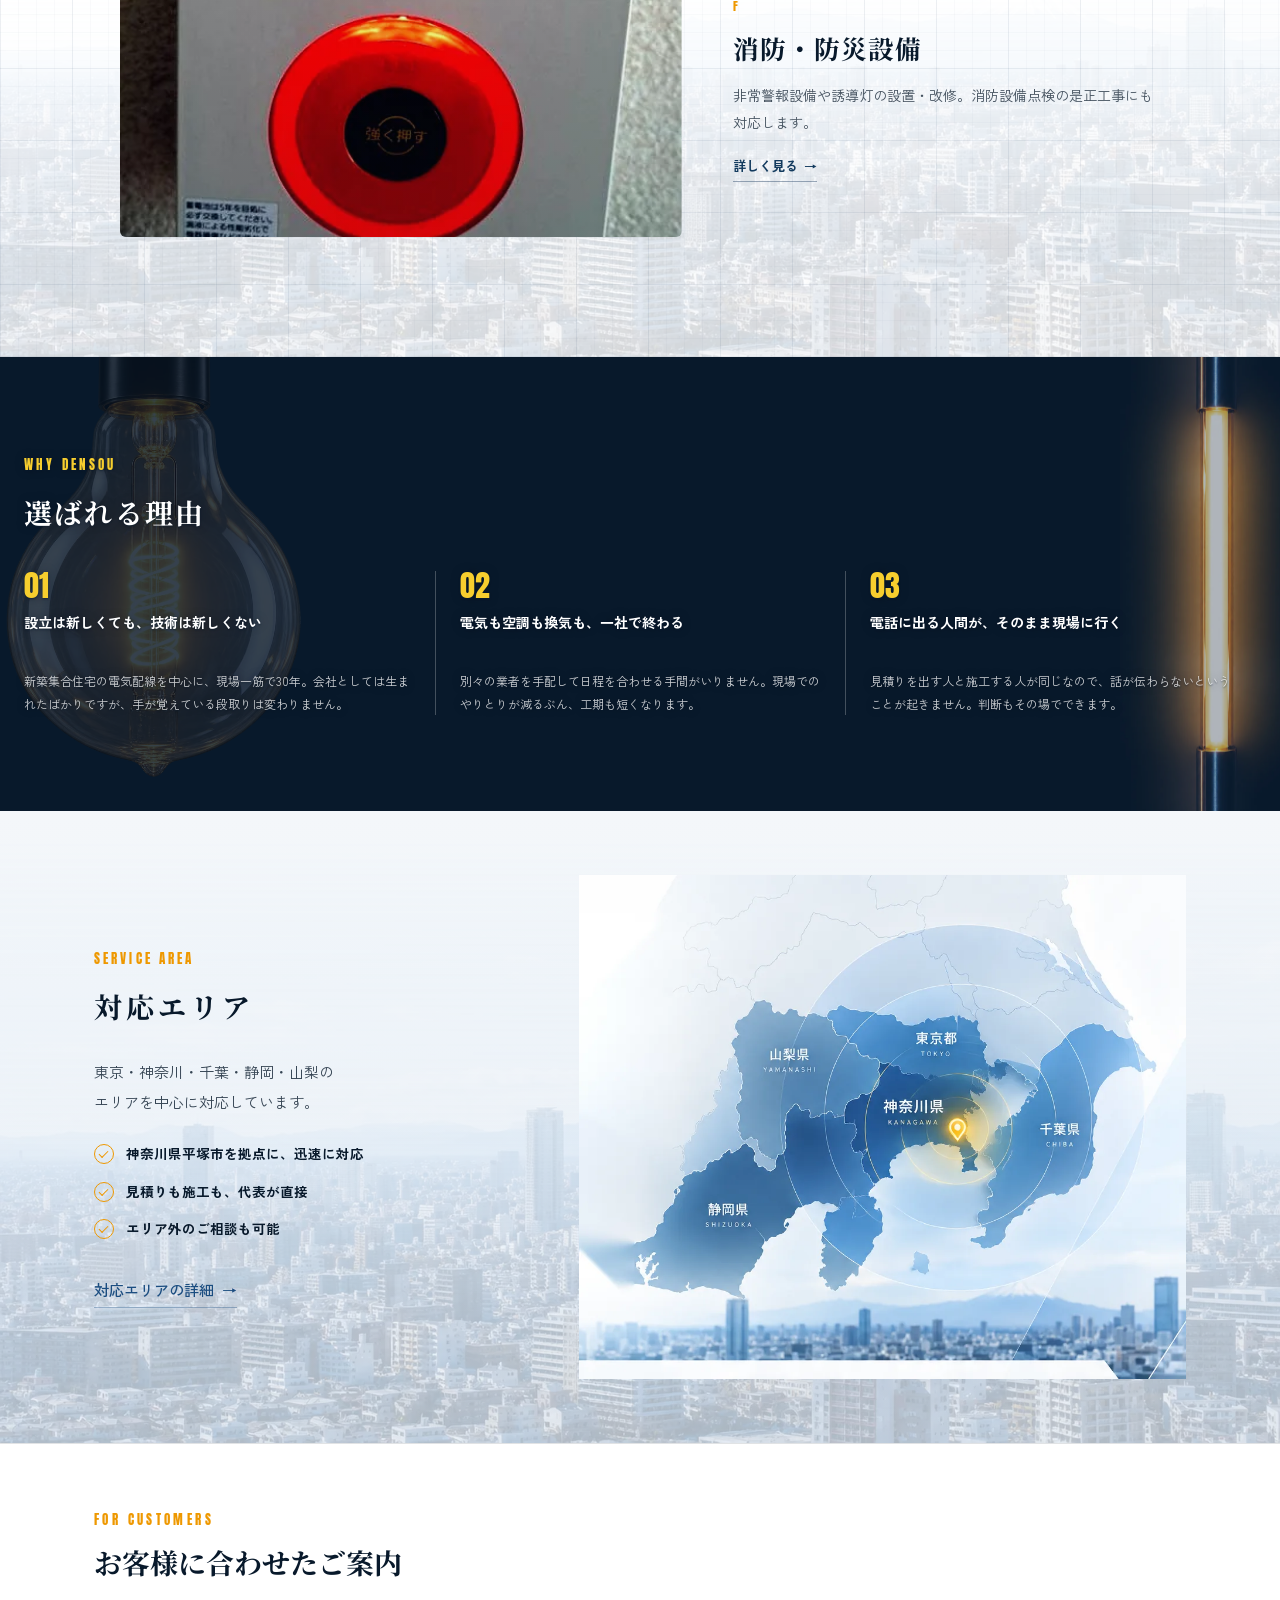
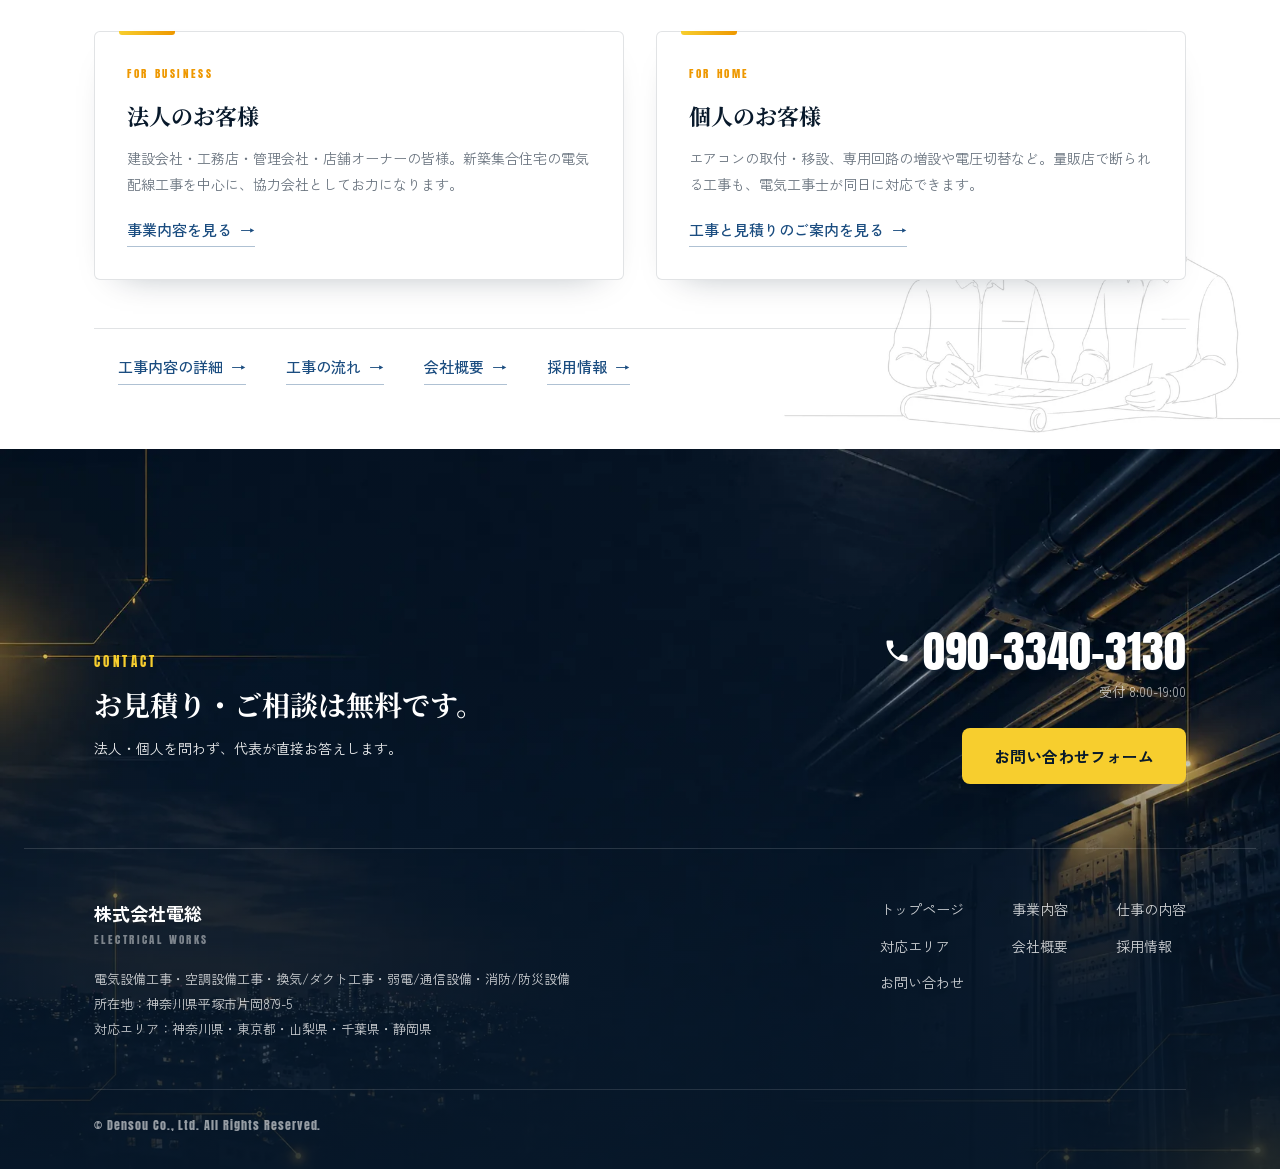
==== commit f5419a61: "採用ページに現場写真とエリア地図を配置 文字だけで続いていた採用ページに、実際の現場写真（AI生成ではない 施工実写のみ）を3箇所追加： - 仕事の内容：3本柱に対応する実写ギャラリー（分電盤／室外機" ====
--- a/index.html
+++ b/index.html
@@ -20,7 +20,7 @@
 <link rel="preconnect" href="https://fonts.googleapis.com">
 <link rel="preconnect" href="https://fonts.gstatic.com" crossorigin>
 <link href="https://fonts.googleapis.com/css2?family=Anton&family=Noto+Serif+JP:wght@400;500&family=Zen+Kaku+Gothic+New:wght@400;500;700&display=swap" rel="stylesheet">
-<link rel="stylesheet" href="assets/css/style.css?v=45">
+<link rel="stylesheet" href="assets/css/style.css?v=46">
 <script type="application/ld+json">
 {
   "@context": "https://schema.org",
--- a/assets/css/style.css
+++ b/assets/css/style.css
@@ -3478,6 +3478,66 @@
 }
 
 /* 採用：1日の流れを「電線」のタイムラインに */
+/* 採用：仕事の3本柱に対応する現場写真ギャラリー */
+.rec-gallery {
+  display: grid;
+  grid-template-columns: repeat(3, 1fr);
+  gap: 16px;
+  margin-block: var(--s-3) var(--s-4);
+}
+.rec-gallery figure { margin: 0; }
+.rec-gallery__ph {
+  display: block;
+  aspect-ratio: 4 / 3;
+  overflow: hidden;
+  border-radius: 6px;
+  box-shadow: 0 14px 30px -22px rgba(8,25,43,.5);
+}
+.rec-gallery__ph img { width: 100%; height: 100%; object-fit: cover; }
+.rec-gallery figcaption {
+  font-size: 12px;
+  color: var(--ink-60);
+  margin-top: 8px;
+  letter-spacing: .04em;
+}
+@media (max-width: 639px) {
+  .rec-gallery { grid-template-columns: 1fr; gap: 20px; }
+  .rec-gallery__ph { aspect-ratio: 16 / 10; }
+}
+
+/* 採用：1日の流れ＋夕暮れの現場写真の2カラム */
+.day-cols { display: grid; grid-template-columns: 1fr; }
+@media (min-width: 900px) {
+  .day-cols {
+    grid-template-columns: 1fr 250px;
+    gap: 40px;
+    align-items: stretch;
+  }
+}
+.day-photo { margin: var(--s-3) 0 0; }
+.day-photo picture, .day-photo img {
+  display: block;
+  width: 100%;
+  height: 100%;
+  object-fit: cover;
+  border-radius: 6px;
+}
+@media (max-width: 899px) {
+  /* モバイルはタイムラインだけで十分伝わるので写真は出さない */
+  .day-photo { display: none; }
+}
+
+/* 採用：対応エリアの地図 */
+.rec-map { margin: var(--s-3) 0 0; }
+.rec-map img {
+  display: block;
+  width: 100%;
+  max-width: 560px;
+  height: auto;
+  border-radius: 8px;
+  box-shadow: 0 16px 34px -24px rgba(8,25,43,.45);
+}
+
 .dayline {
   position: relative;
   margin-block: var(--s-3) var(--s-4);
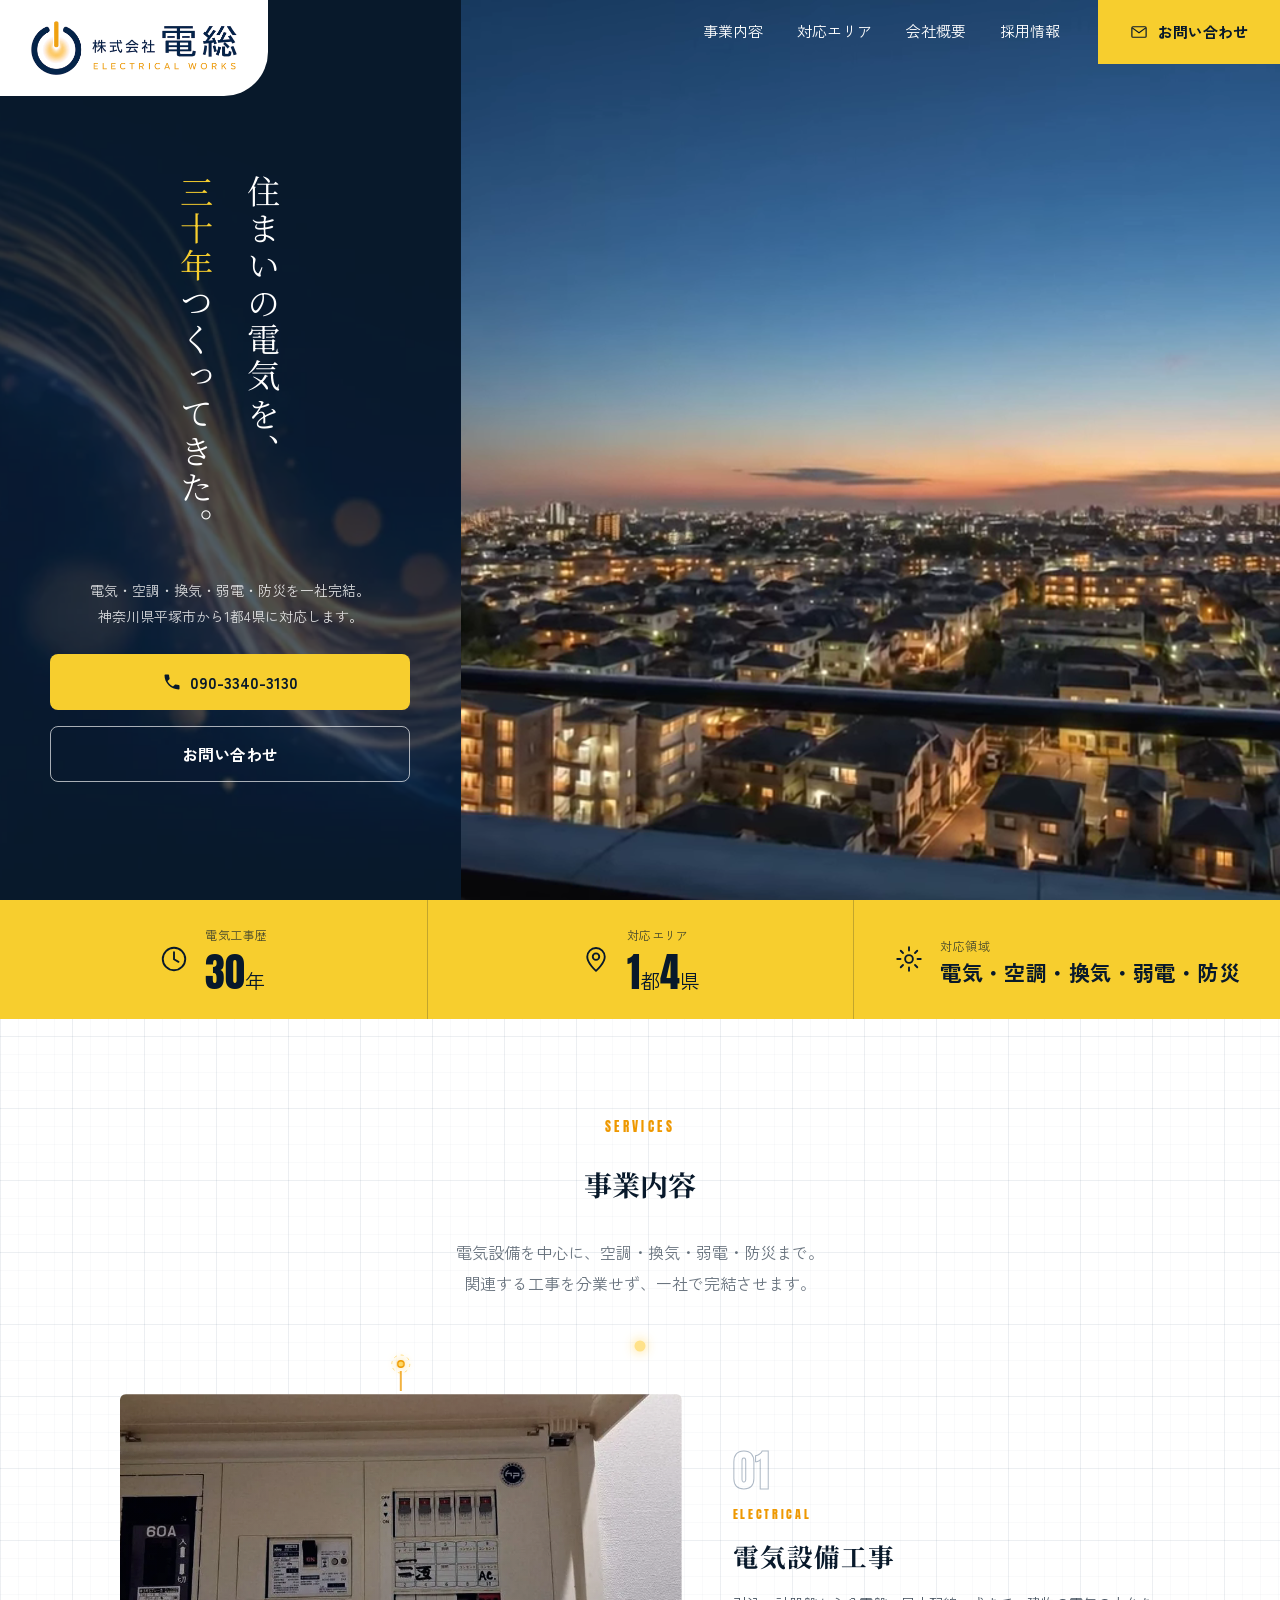
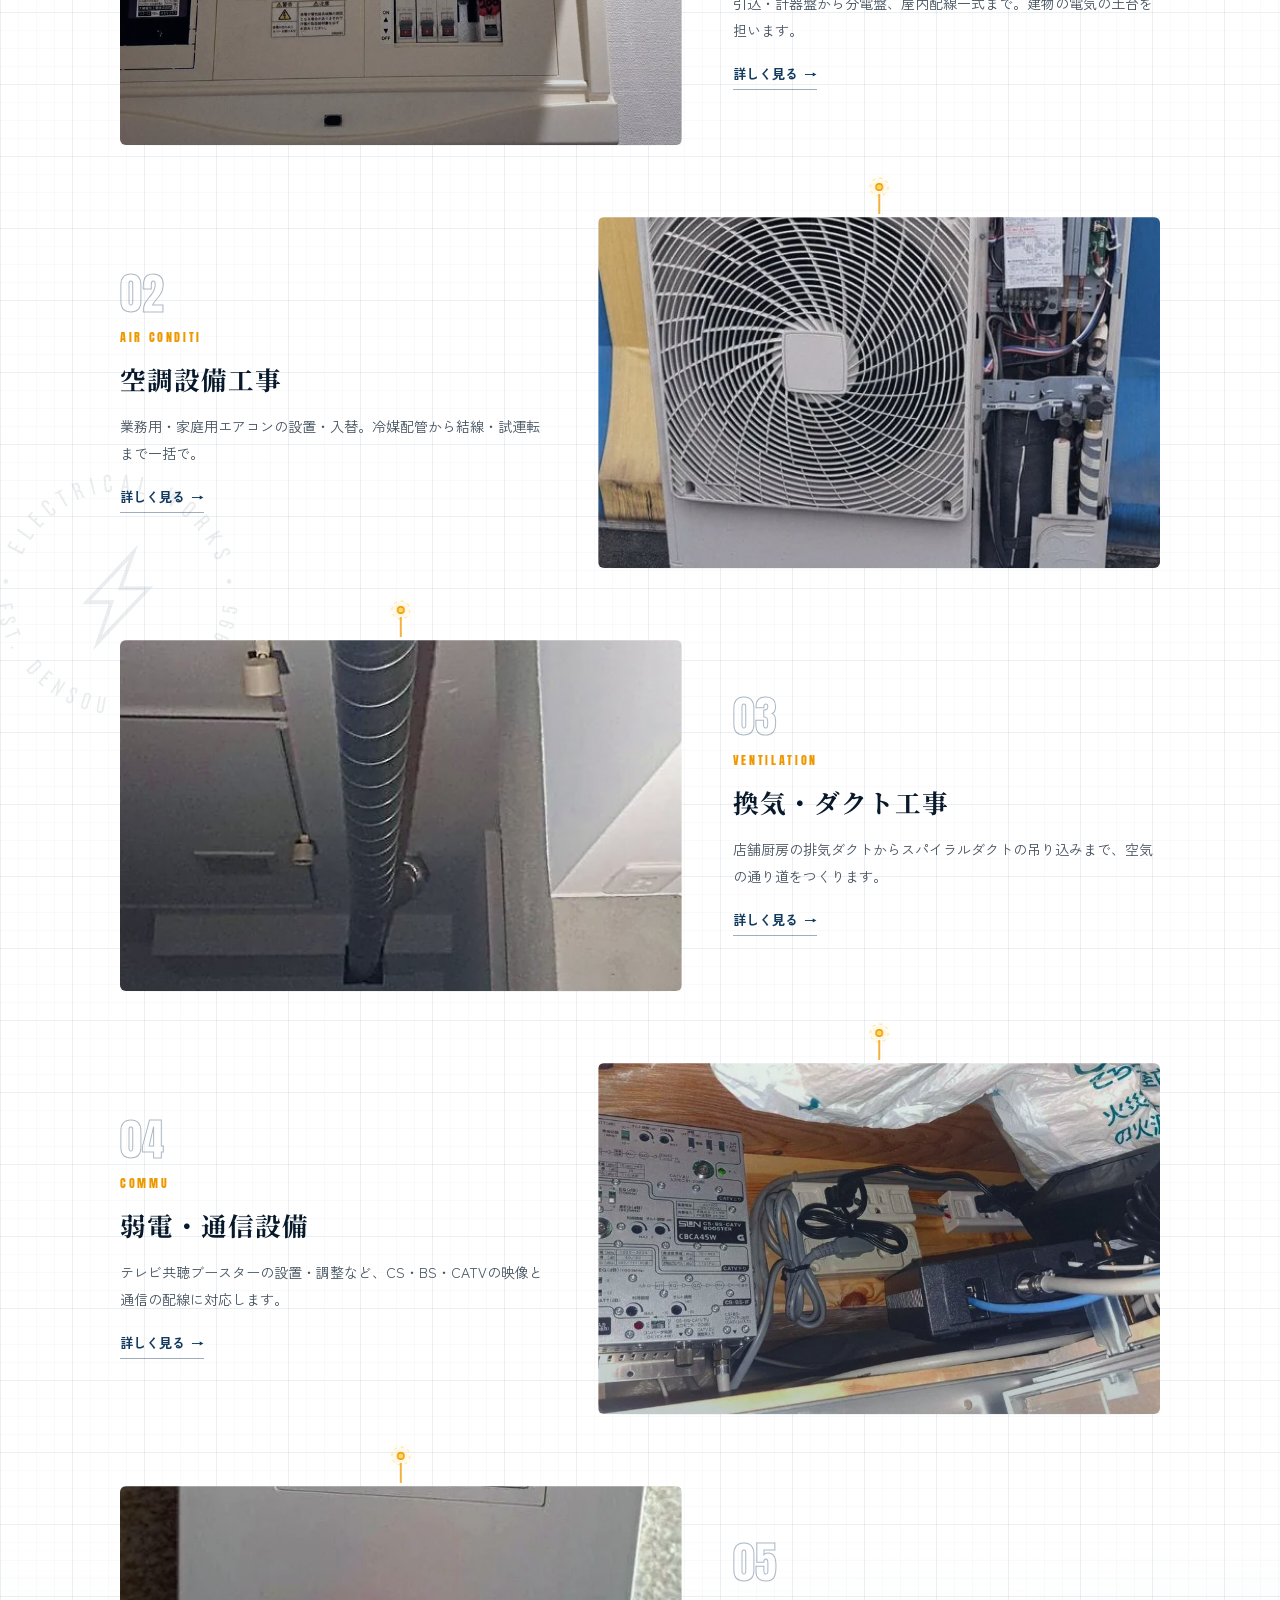
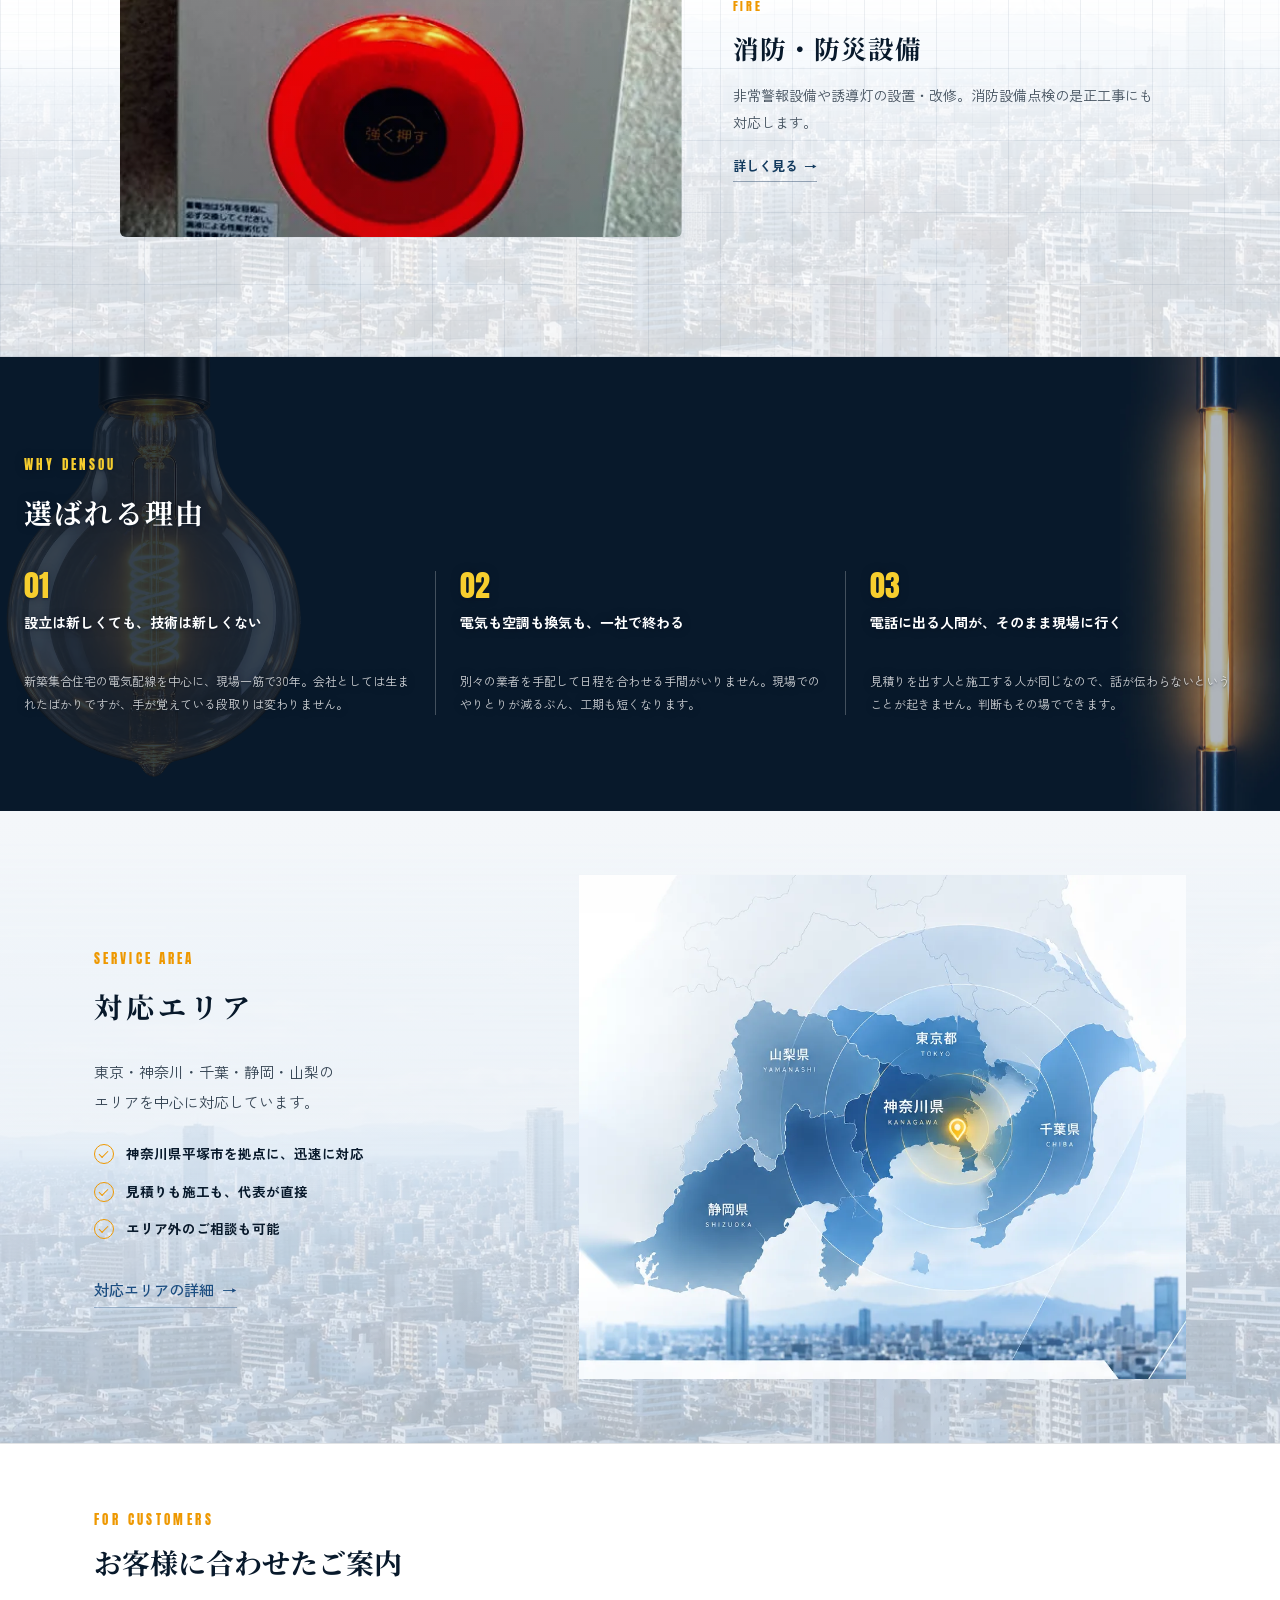
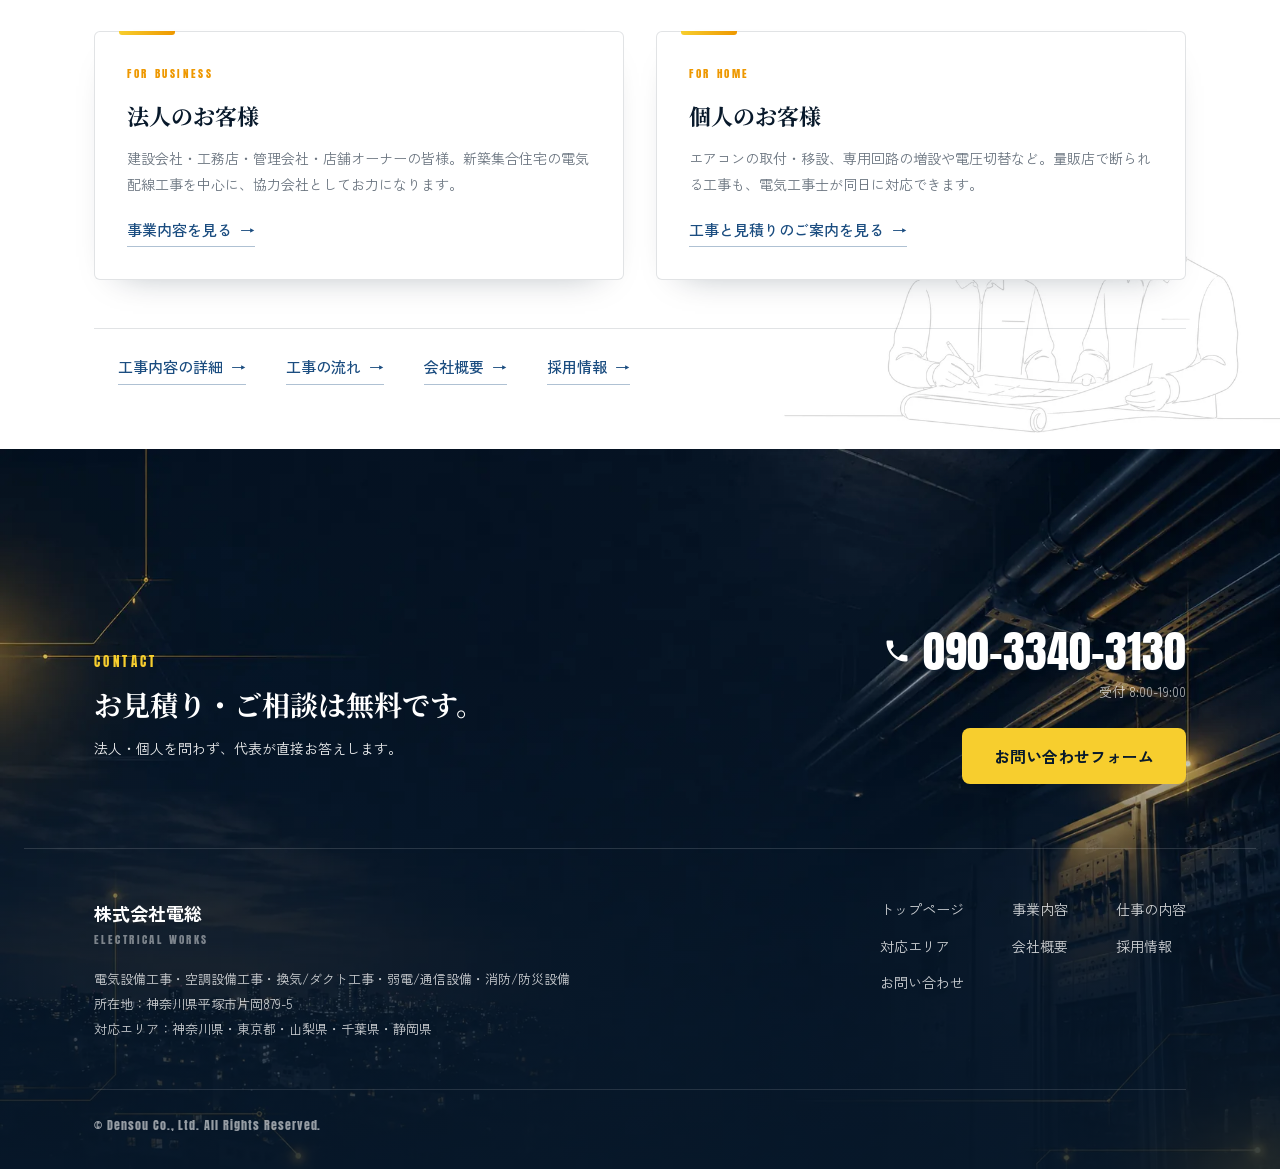
==== commit 4e950a8a: "お問い合わせの種別カードに写真ヘッダーを追加 種別選択の3カード（法人/個人/採用）に実写ヘッダー＋黄罫を追加： - 法人＝計器盤（縦長写真は計器窓に合わせて切り抜き位置を調整） - 個人＝エアコン工" ====
--- a/index.html
+++ b/index.html
@@ -20,7 +20,7 @@
 <link rel="preconnect" href="https://fonts.googleapis.com">
 <link rel="preconnect" href="https://fonts.gstatic.com" crossorigin>
 <link href="https://fonts.googleapis.com/css2?family=Anton&family=Noto+Serif+JP:wght@400;500&family=Zen+Kaku+Gothic+New:wght@400;500;700&display=swap" rel="stylesheet">
-<link rel="stylesheet" href="assets/css/style.css?v=46">
+<link rel="stylesheet" href="assets/css/style.css?v=47">
 <script type="application/ld+json">
 {
   "@context": "https://schema.org",
--- a/assets/css/style.css
+++ b/assets/css/style.css
@@ -3582,19 +3582,28 @@
 /* お問い合わせ：種別カードに斜めの黄アクセント */
 .type-card {
   position: relative;
-  border-radius: 0;
-  padding-left: calc(var(--s-3) + 14px);
-}
-.type-card::before {
-  content: "";
-  position: absolute;
-  left: 10px; top: 12px; bottom: 12px;
-  width: 3px;
-  background: var(--yellow);
-  transform: rotate(8deg);
-}
+  border-radius: 6px;
+  padding: 0 0 var(--s-2);
+  overflow: hidden;
+  box-shadow: 0 14px 30px -24px rgba(8,25,43,.4);
+}
+.type-card__ph {
+  display: block;
+  aspect-ratio: 16 / 8;
+  overflow: hidden;
+  margin-bottom: 14px;
+  border-bottom: 3px solid var(--yellow);
+}
+.type-card__ph img {
+  width: 100%; height: 100%;
+  object-fit: cover;
+  transition: transform .4s var(--ease);
+}
+.type-card:hover .type-card__ph img { transform: scale(1.05); }
+/* 縦長スナップは見せ場（計器窓）に合わせて切り抜く */
+.type-card[data-type="corporate"] .type-card__ph img { object-position: 50% 26%; }
+.type-card__title, .type-card__text { padding-inline: 18px; }
 .type-card:hover { border-color: var(--navy-900); }
-.type-card[aria-pressed="true"]::before { background: var(--yellow); }
 
 /* FAQ：Qを紺のバッジに */
 .faq dt {
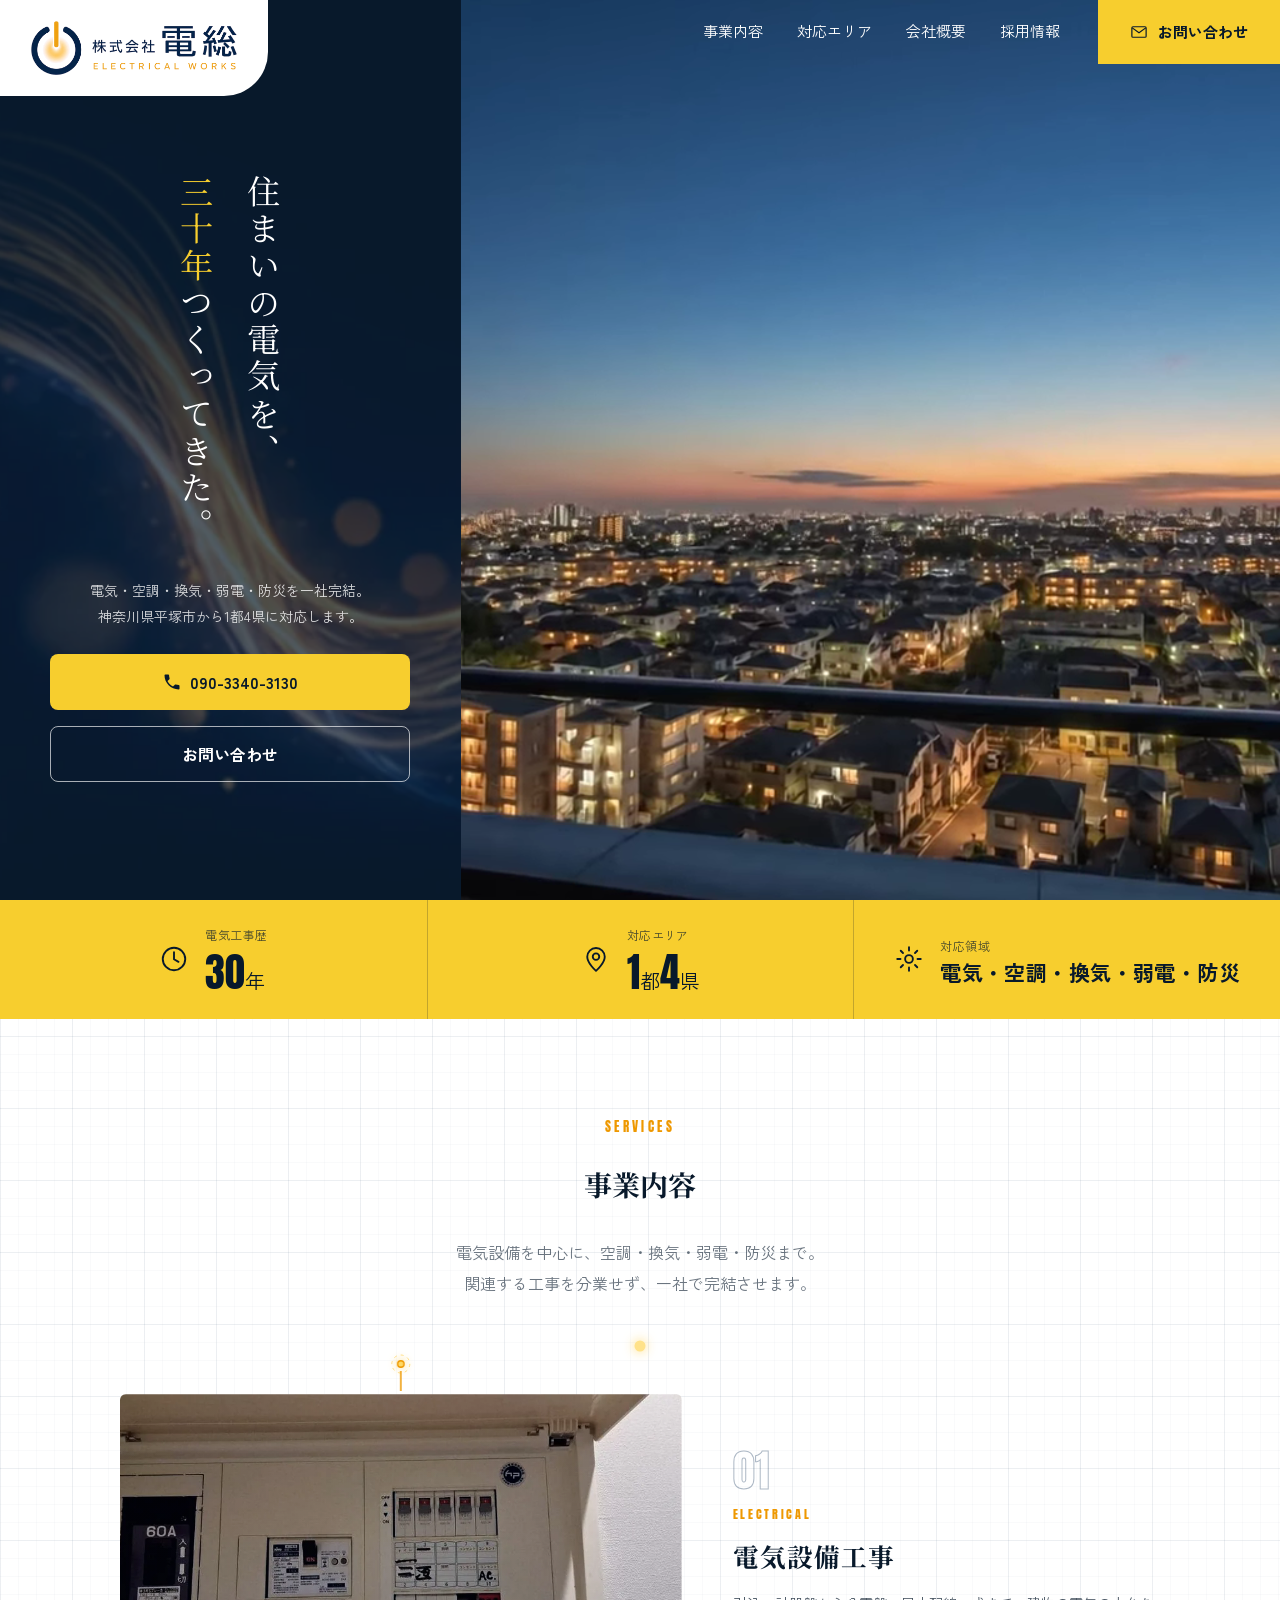
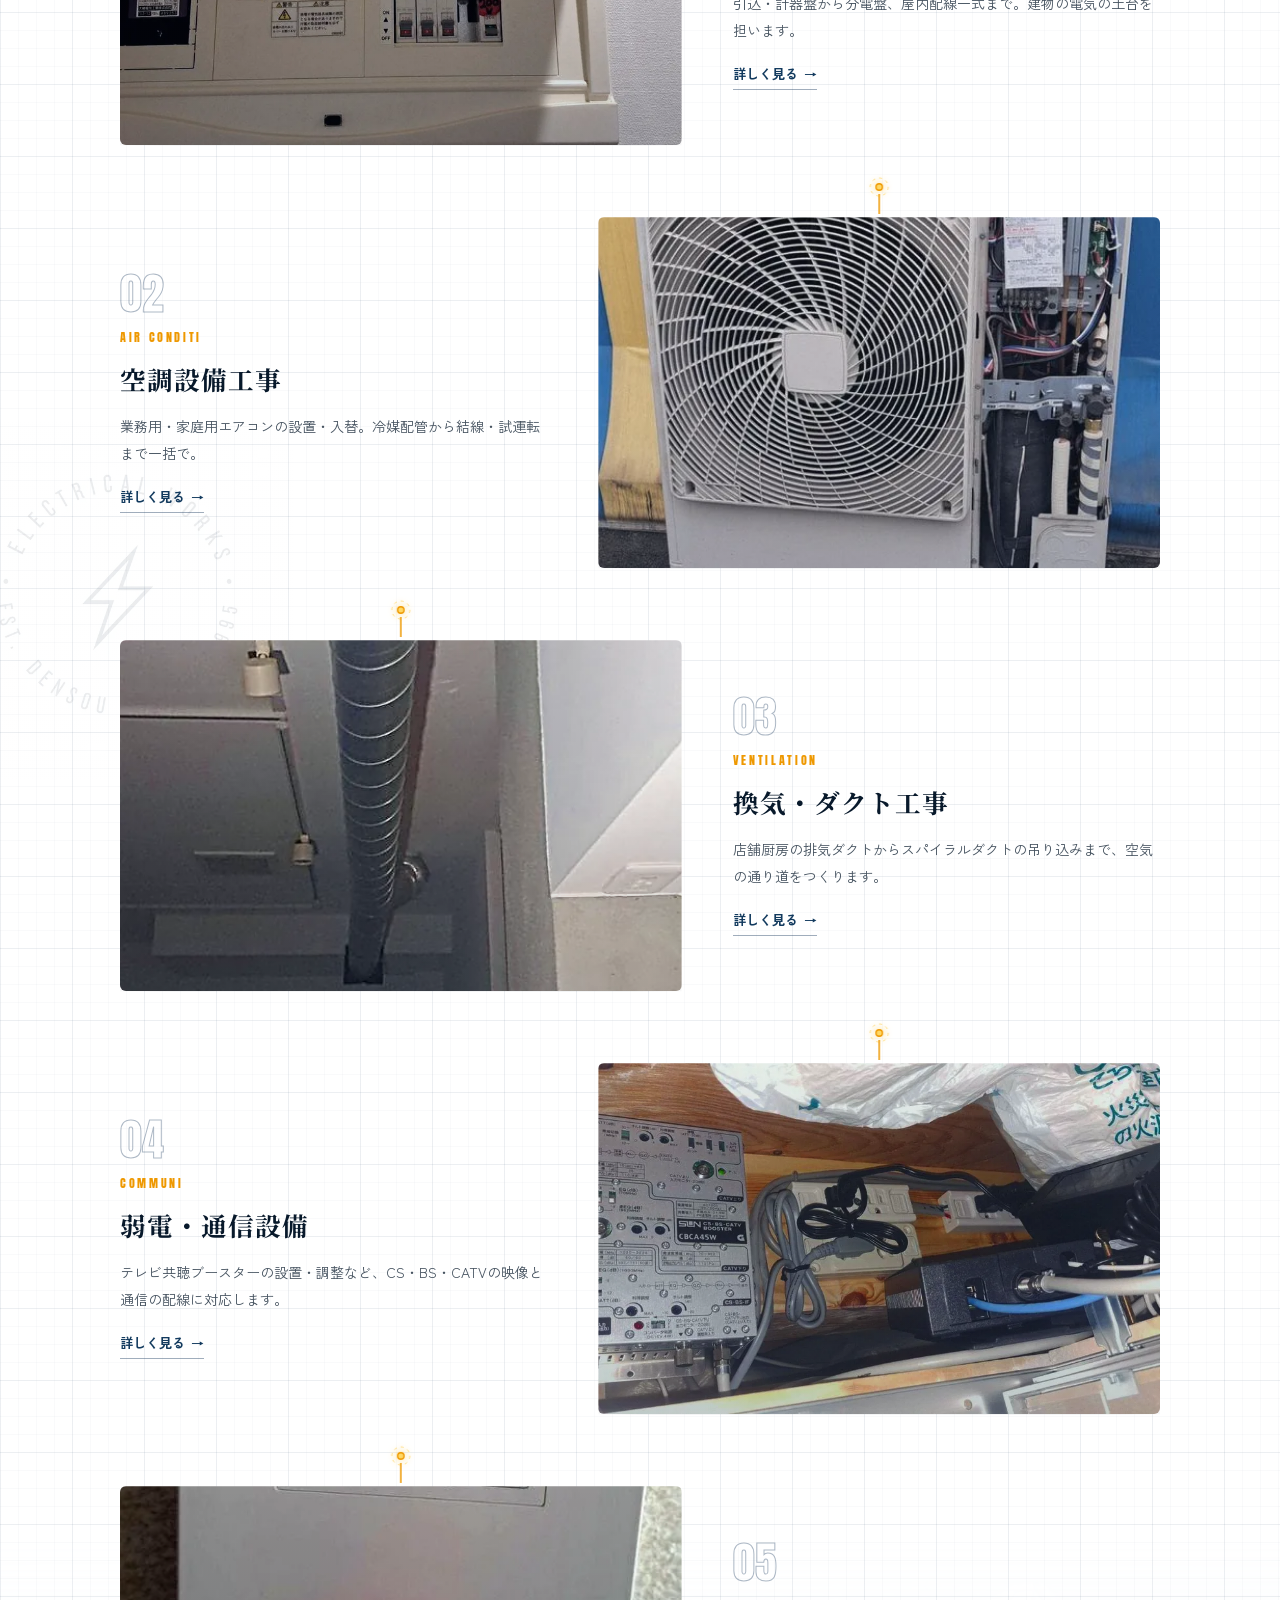
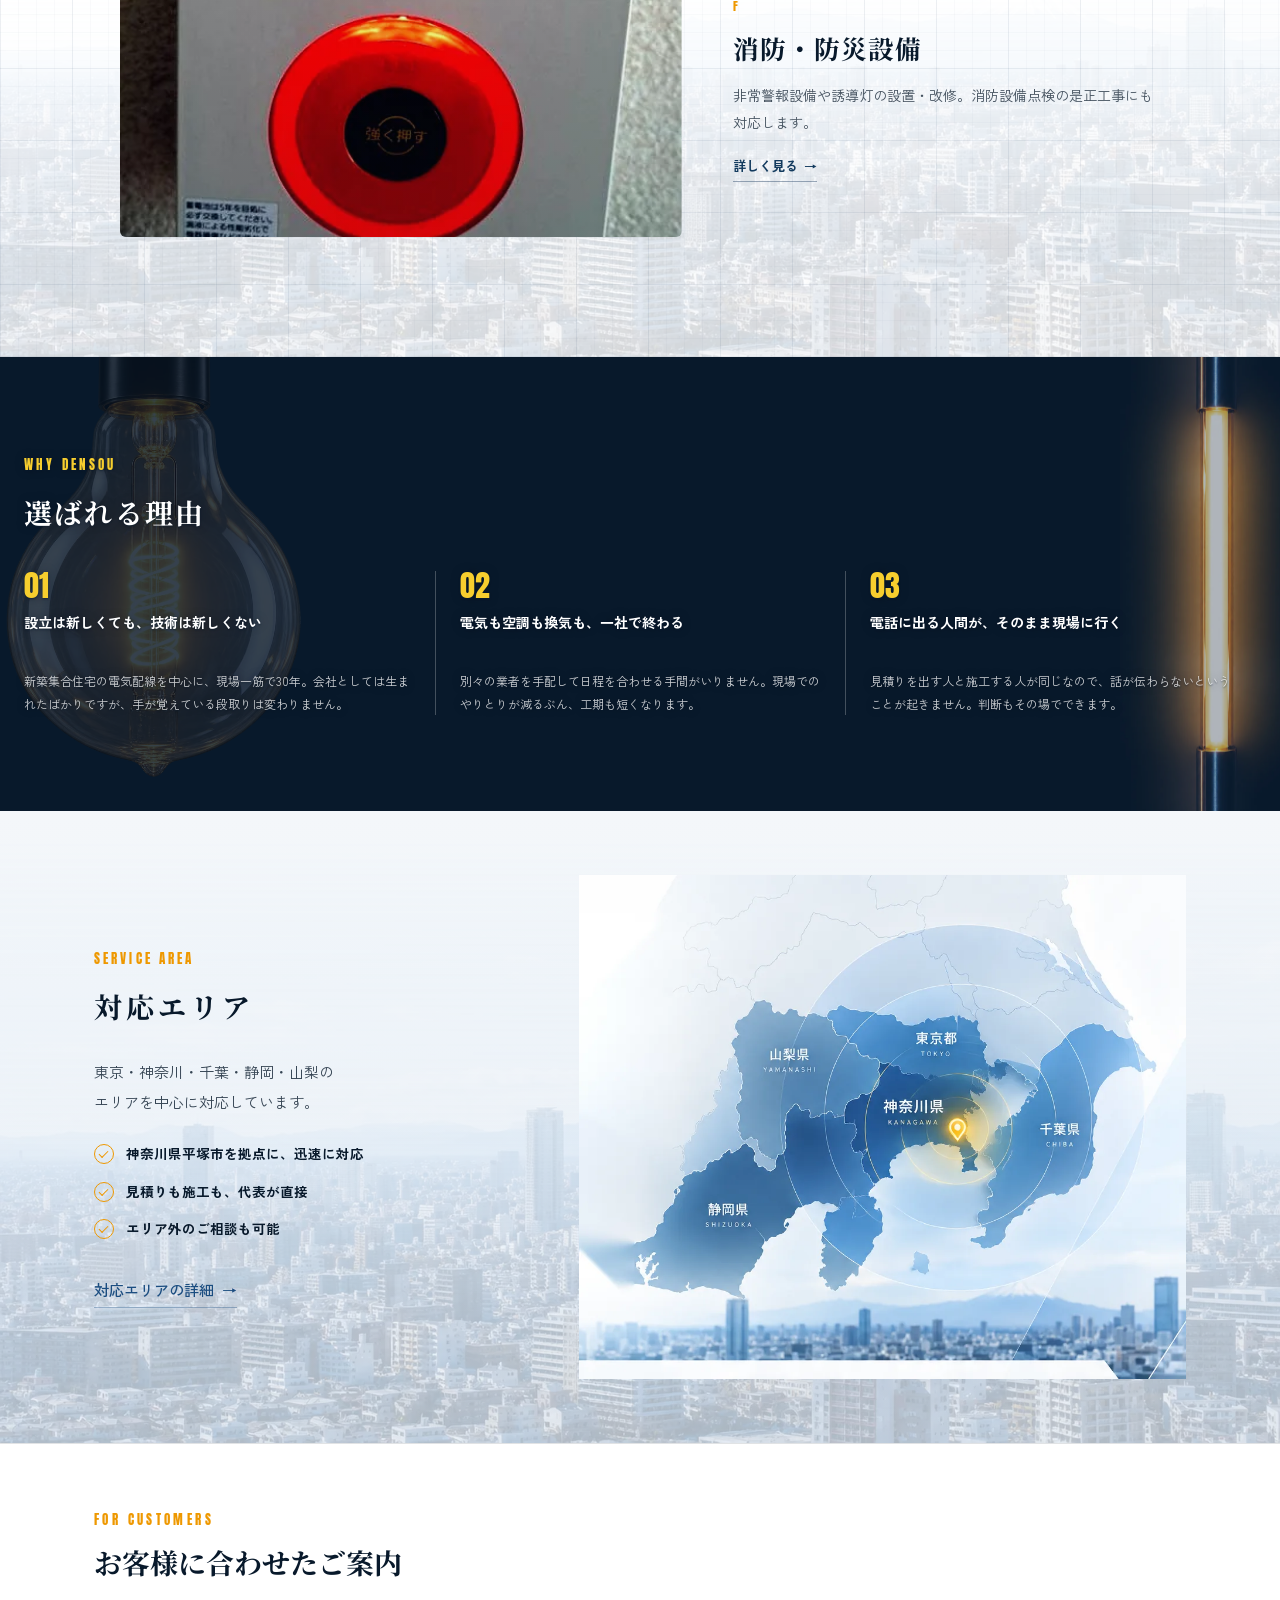
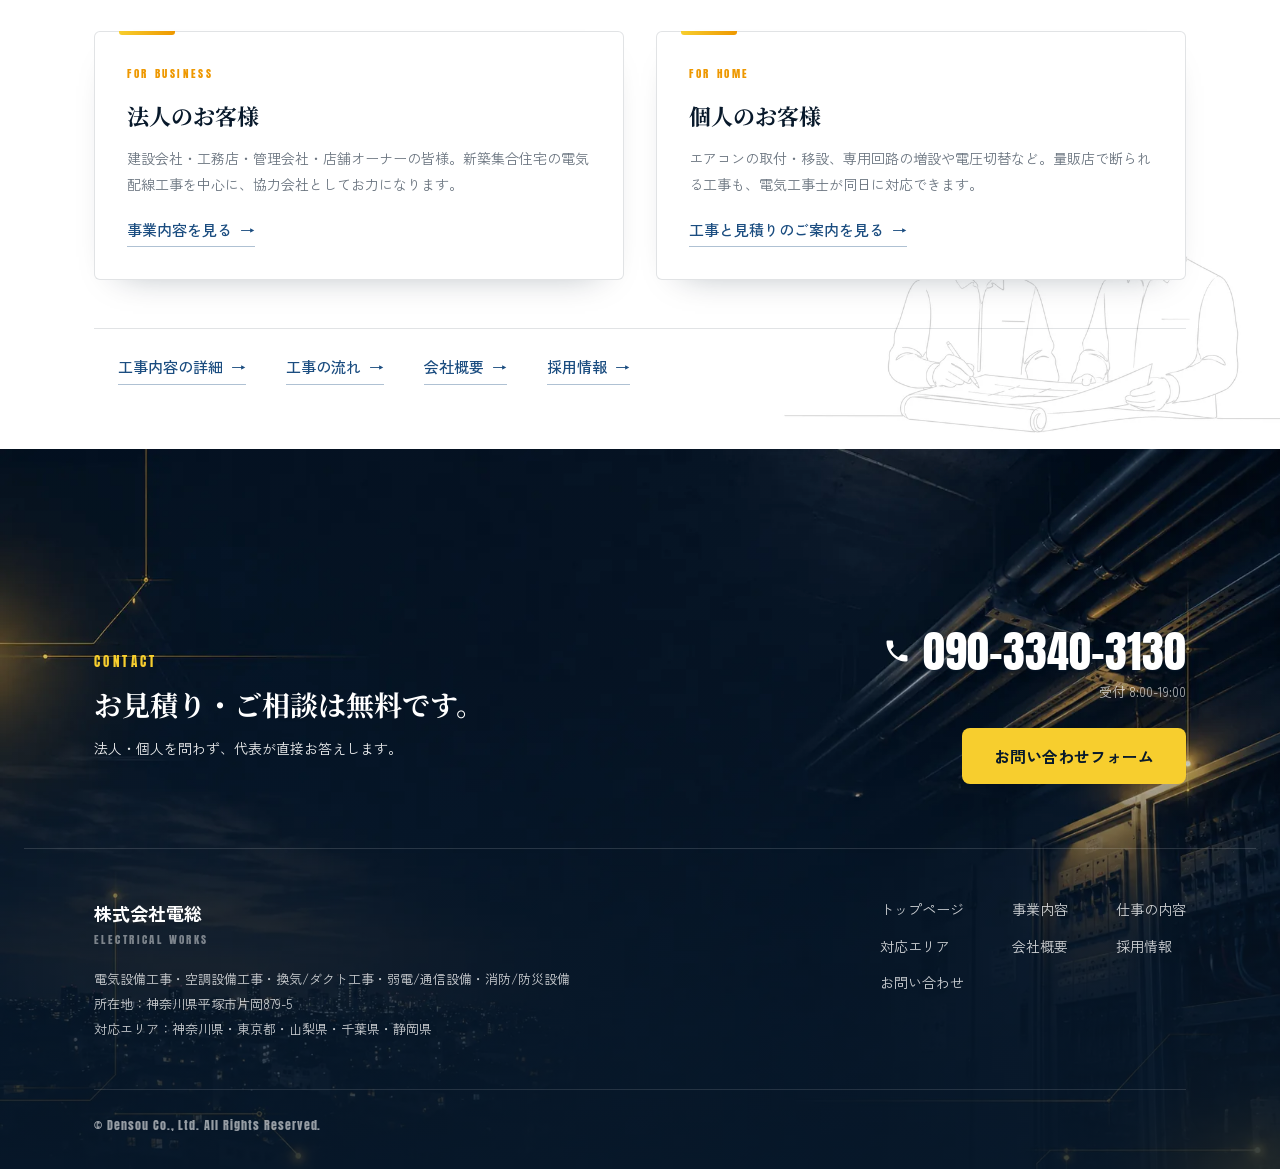
==== commit 5ed6271d: "お問い合わせの種別カードを支給の線画イラスト3枚に差し替え 「紺の夜に一点だけ灯りがともる」シリーズ（ユーザー生成の支給素材）： - 法人＝図面の上のデスクランプ / 個人＝取付完了で灯る天井照明 /" ====
--- a/index.html
+++ b/index.html
@@ -20,7 +20,7 @@
 <link rel="preconnect" href="https://fonts.googleapis.com">
 <link rel="preconnect" href="https://fonts.gstatic.com" crossorigin>
 <link href="https://fonts.googleapis.com/css2?family=Anton&family=Noto+Serif+JP:wght@400;500&family=Zen+Kaku+Gothic+New:wght@400;500;700&display=swap" rel="stylesheet">
-<link rel="stylesheet" href="assets/css/style.css?v=47">
+<link rel="stylesheet" href="assets/css/style.css?v=48">
 <script type="application/ld+json">
 {
   "@context": "https://schema.org",
--- a/assets/css/style.css
+++ b/assets/css/style.css
@@ -3600,8 +3600,7 @@
   transition: transform .4s var(--ease);
 }
 .type-card:hover .type-card__ph img { transform: scale(1.05); }
-/* 縦長スナップは見せ場（計器窓）に合わせて切り抜く */
-.type-card[data-type="corporate"] .type-card__ph img { object-position: 50% 26%; }
+
 .type-card__title, .type-card__text { padding-inline: 18px; }
 .type-card:hover { border-color: var(--navy-900); }
 
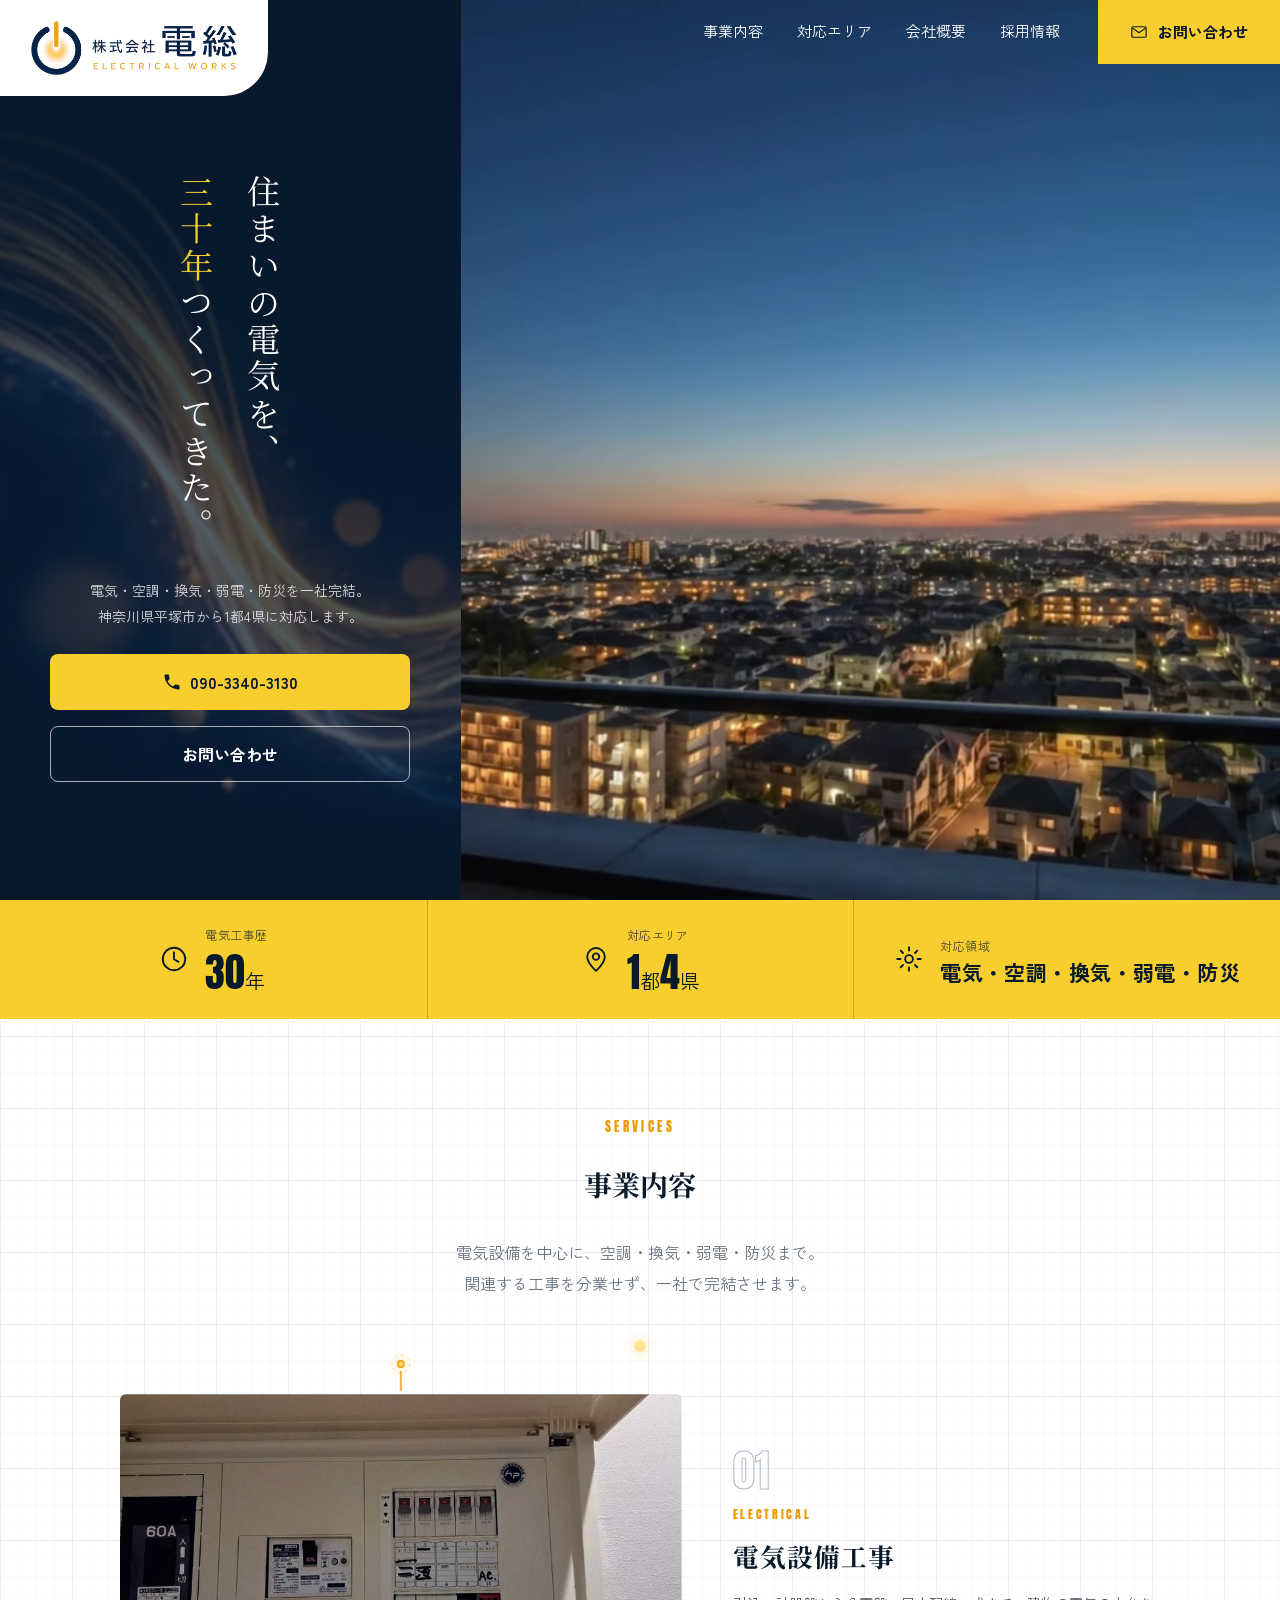
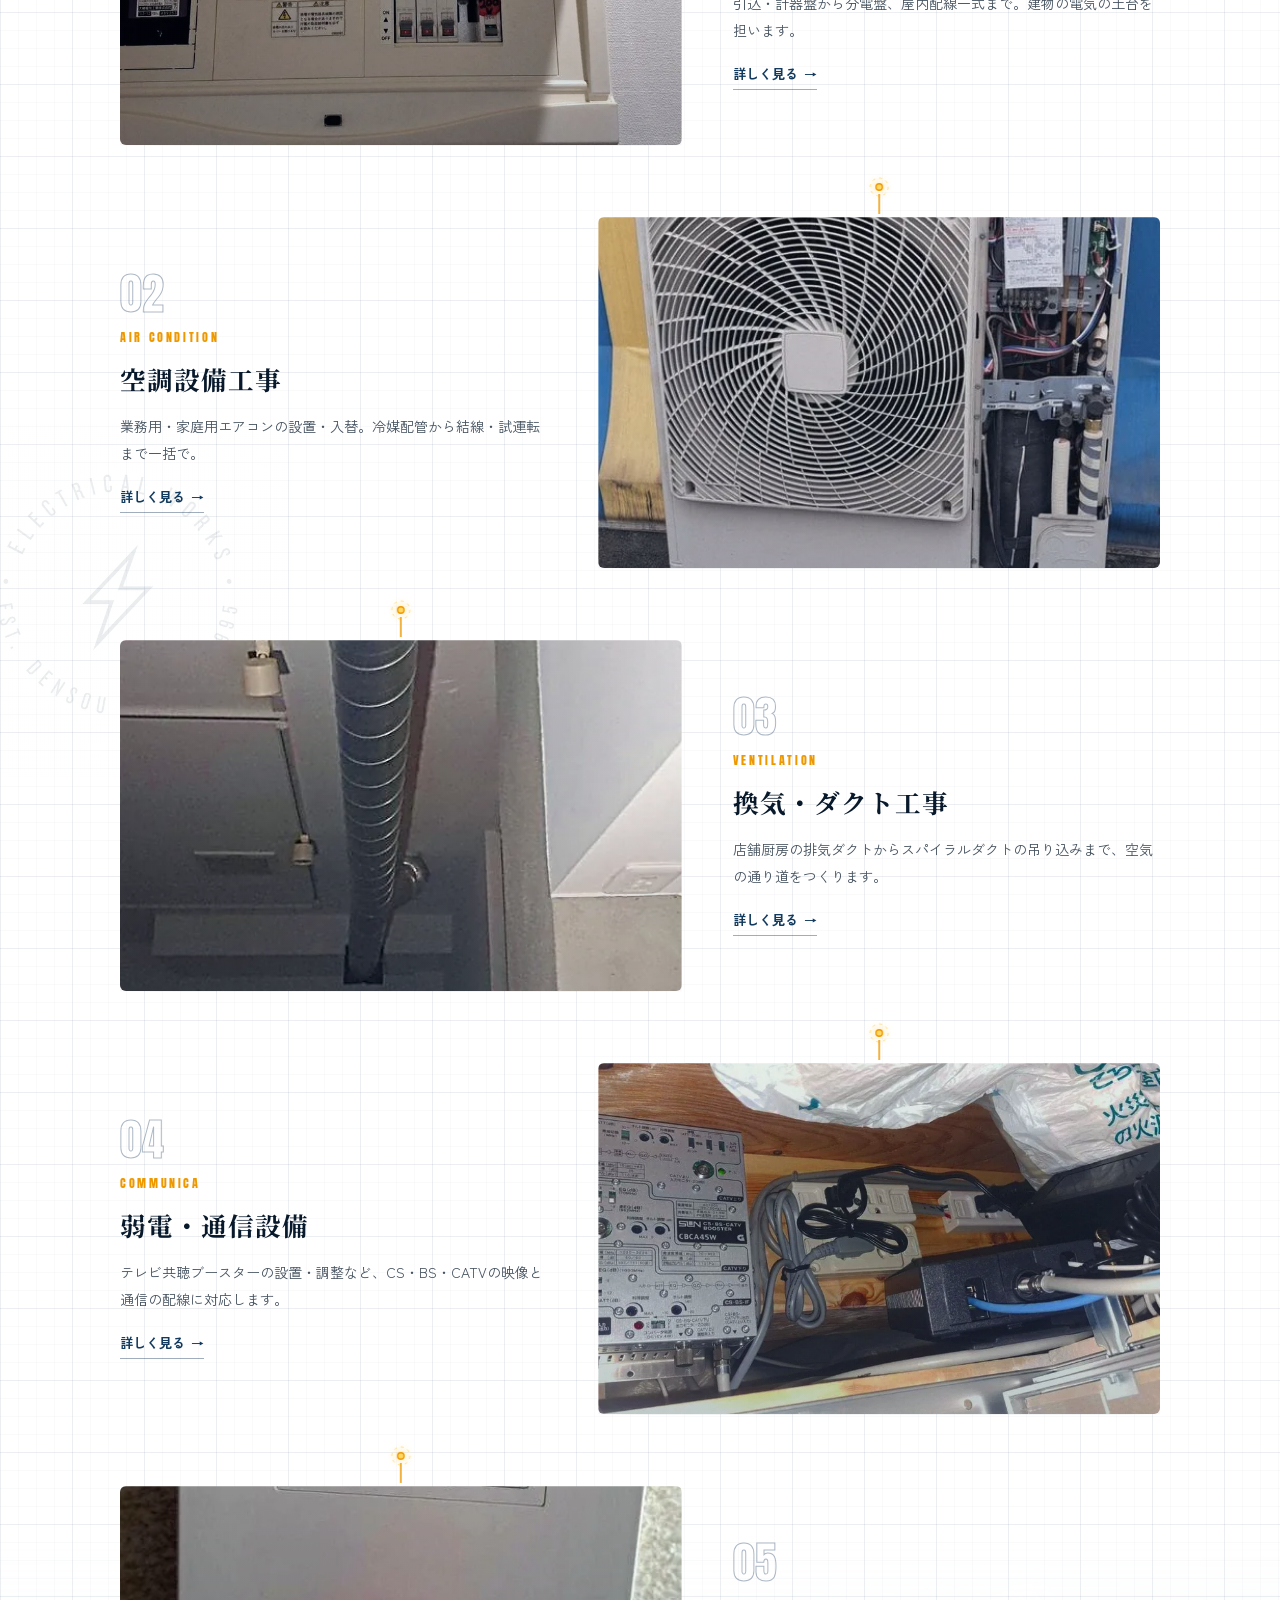
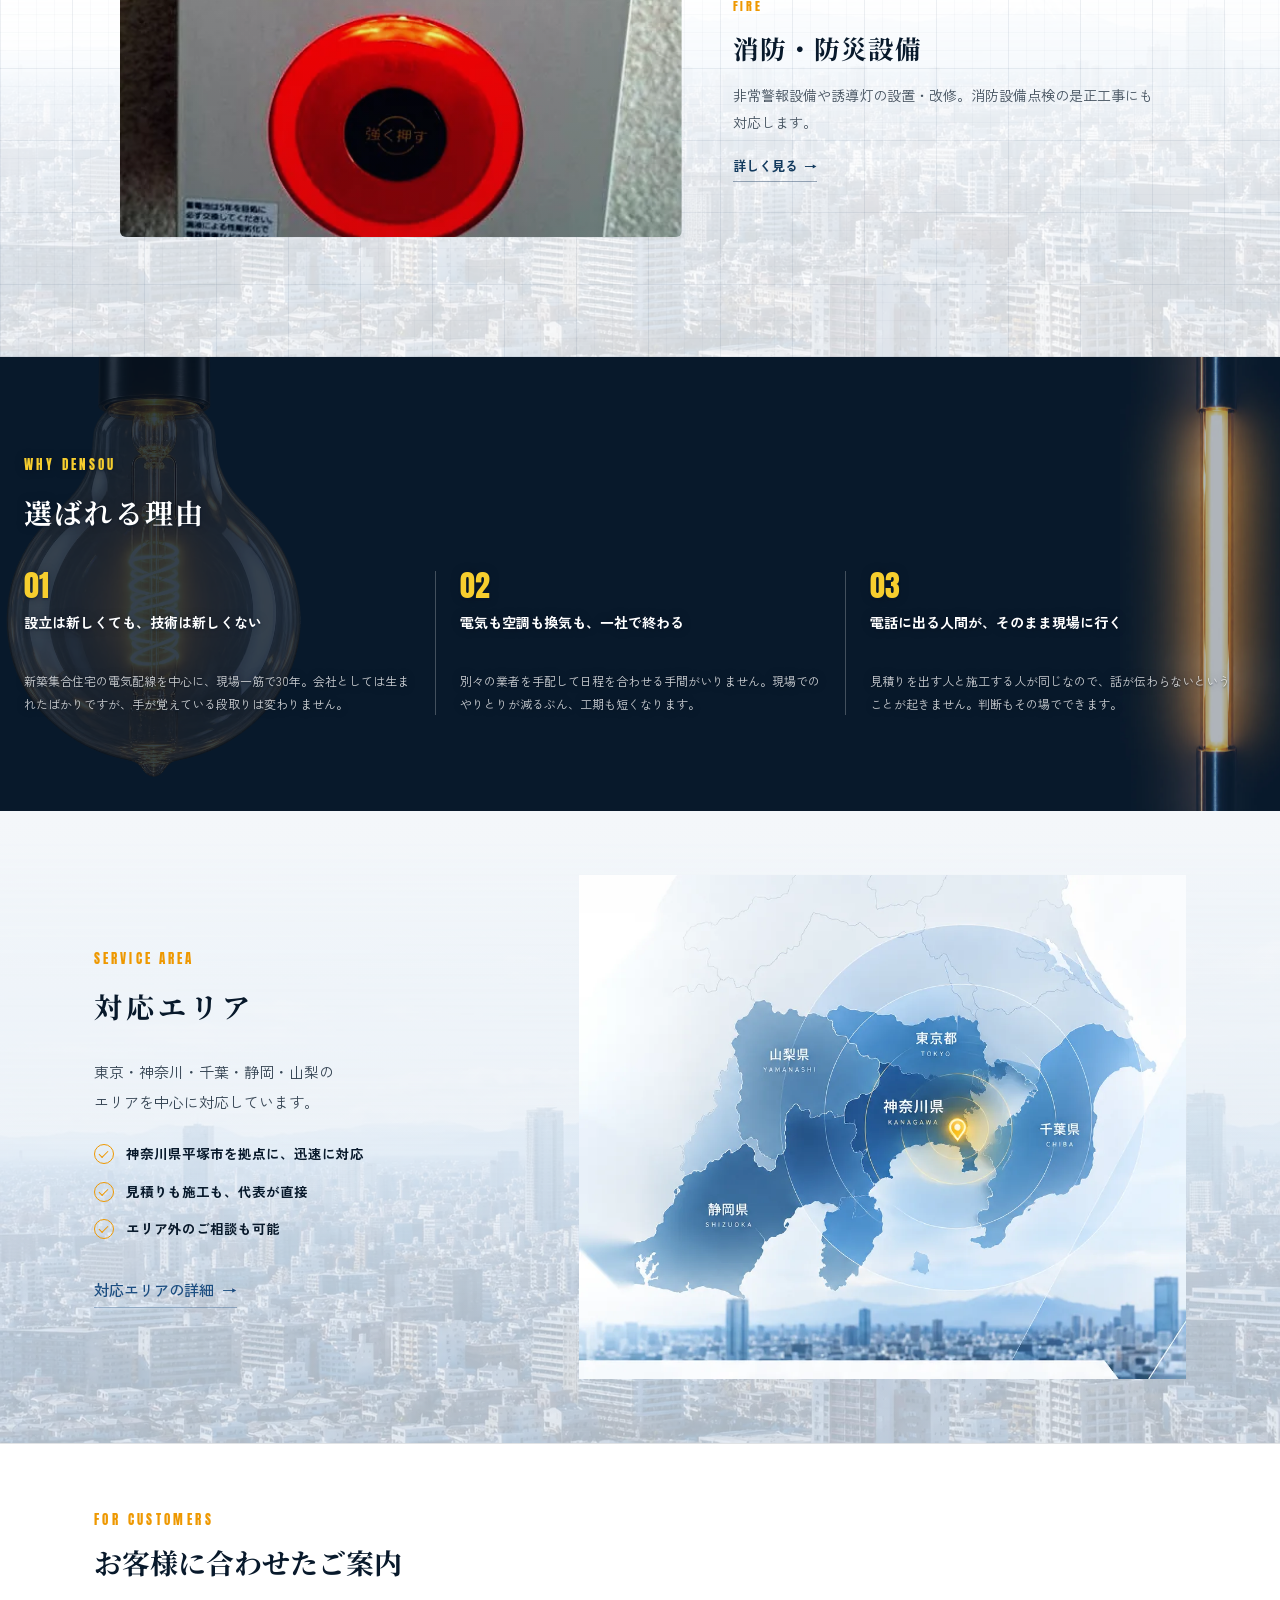
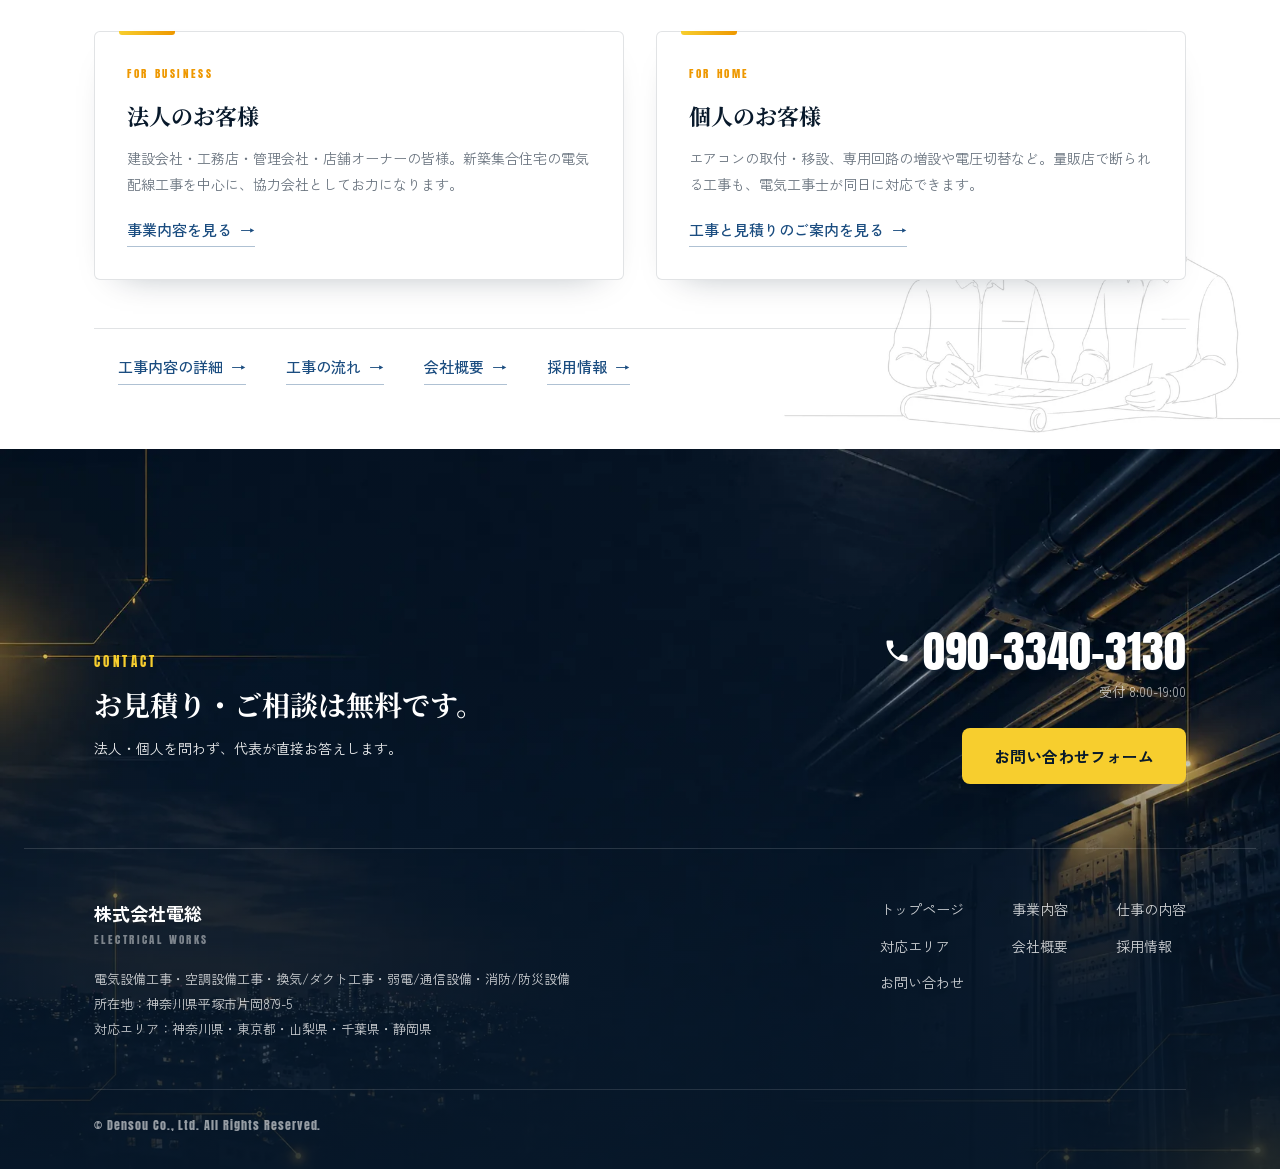
==== commit e2d5f886: "ヒーロー動画を支給の新タイムラプスに差し替え assets/video/Video Project.mp4（1080p・6.9MB・音声付き）をWeb用に最適化： - 720p・無音・faststar" ====
--- a/index.html
+++ b/index.html
@@ -98,14 +98,14 @@
          ループさせず1回だけ再生し、灯りきった最後のコマで止める。
          JS無効・データ節約モード・prefers-reduced-motion ではポスター画像を出す -->
     <video class="hero__video" autoplay muted playsinline preload="auto"
-           poster="assets/img/hero-poster.webp"
+           poster="assets/img/hero-poster.webp?v=2"
            aria-label="夕暮れから夜へ、灯りがともっていく住宅街のタイムラプス">
-      <source src="assets/video/hero-dusk.webm" type="video/webm">
-      <source src="assets/video/hero-dusk.mp4" type="video/mp4">
+      <source src="assets/video/hero-dusk.webm?v=2" type="video/webm">
+      <source src="assets/video/hero-dusk.mp4?v=2" type="video/mp4">
     </video>
     <picture class="hero__fallback" aria-hidden="true">
-      <source srcset="assets/img/hero-poster.webp" type="image/webp">
-      <img src="assets/img/hero-poster.jpg" alt="" width="1280" height="720" fetchpriority="high">
+      <source srcset="assets/img/hero-poster.webp?v=2" type="image/webp">
+      <img src="assets/img/hero-poster.jpg?v=2" alt="" width="1280" height="720" fetchpriority="high">
     </picture>
   </div>
   <div class="hero__panel">
